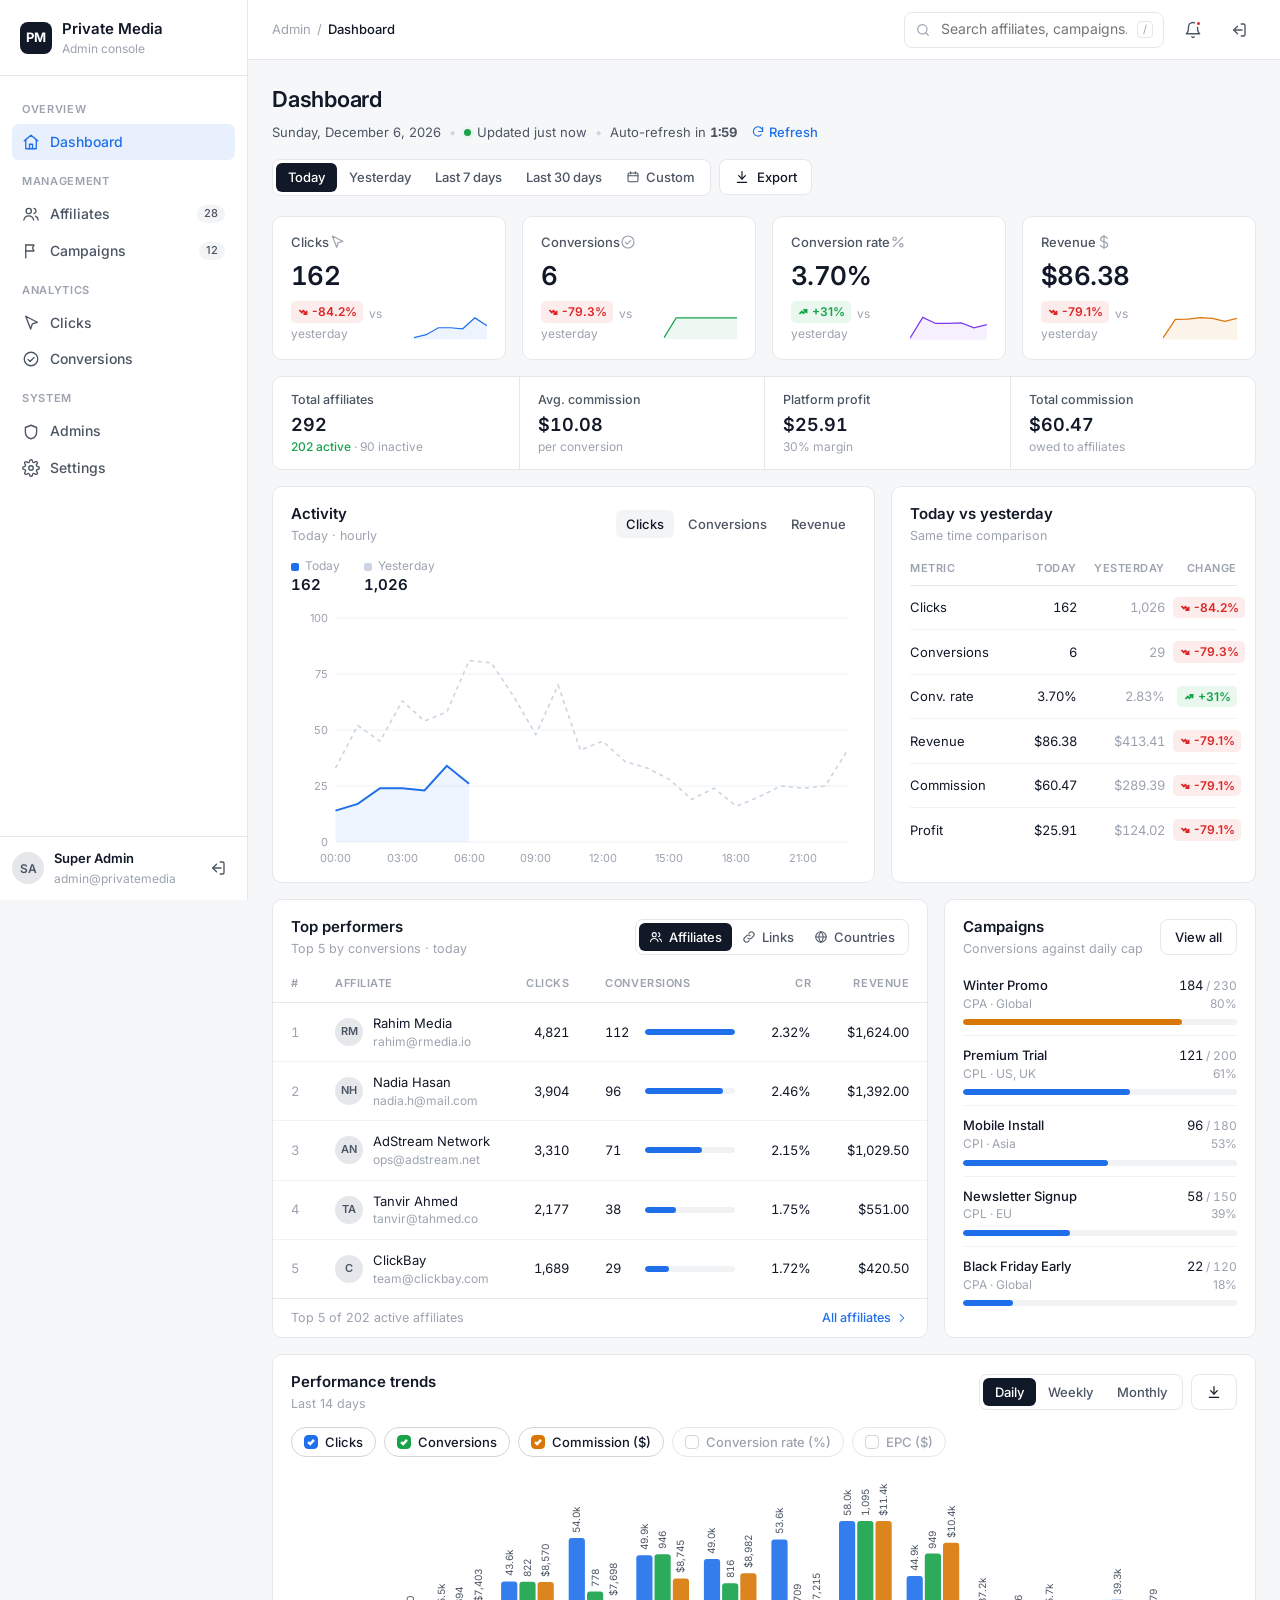
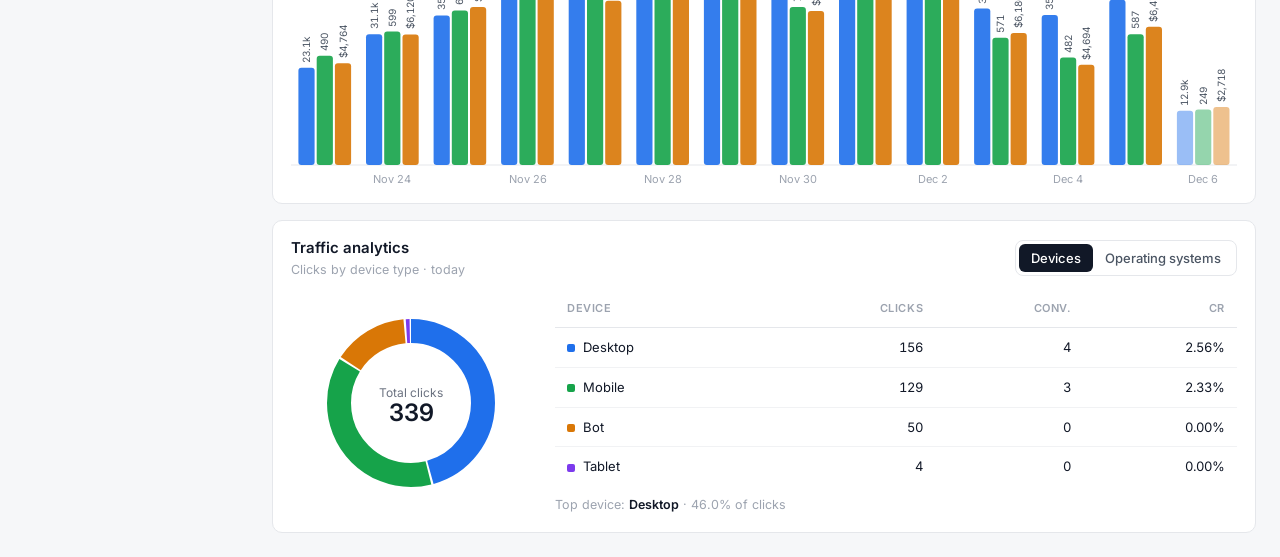
==== index.html @ 7565724c "Add Private Media admin dashboard UI Single-file admin console (HTML/CSS/JS, no build step) with sam" ====
<!doctype html>
<html lang="en">
<head>
<meta charset="utf-8">
<meta name="viewport" content="width=device-width, initial-scale=1">
<title>Private Media Admin</title>
<link rel="preconnect" href="https://fonts.googleapis.com">
<link href="https://fonts.googleapis.com/css2?family=Inter:wght@400;500;600;700&display=swap" rel="stylesheet">
<style>
  :root{
    --bg:#f6f7f9; --surface:#fff; --border:#e5e7eb; --border-strong:#d1d5db;
    --text:#111827; --text-2:#4b5563; --text-3:#9ca3af;
    --accent:#1f6feb; --accent-soft:#e8f0fe;
    --green:#16a34a; --green-soft:#e9f7ee;
    --red:#dc2626; --red-soft:#fdecec;
    --amber:#d97706; --amber-soft:#fdf3e2;
    --sidebar-w:248px; --radius:10px;
  }
  *{box-sizing:border-box}
  html,body{margin:0}
  body{font-family:Inter,system-ui,-apple-system,"Segoe UI",sans-serif;background:var(--bg);color:var(--text);font-size:14px;line-height:1.45;-webkit-font-smoothing:antialiased}
  button{font:inherit;color:inherit;cursor:pointer;border:0;background:none}
  a{color:inherit;text-decoration:none}
  svg.i{width:18px;height:18px;stroke:currentColor;fill:none;stroke-width:1.8;stroke-linecap:round;stroke-linejoin:round;flex-shrink:0}
  .num{font-variant-numeric:tabular-nums}

  /* ---------- Sidebar ---------- */
  .sidebar{position:fixed;inset:0 auto 0 0;width:var(--sidebar-w);background:var(--surface);border-right:1px solid var(--border);display:flex;flex-direction:column;z-index:40;transition:transform .2s}
  .brand{display:flex;align-items:center;gap:10px;padding:18px 20px;border-bottom:1px solid var(--border)}
  .brand-mark{width:32px;height:32px;border-radius:8px;background:var(--text);color:#fff;display:grid;place-items:center;font-weight:700;font-size:13px;letter-spacing:.5px}
  .brand-name{font-weight:600;font-size:15px}
  .brand-sub{font-size:12px;color:var(--text-3)}
  .nav{flex:1;overflow-y:auto;padding:12px 12px}
  .nav-label{font-size:11px;font-weight:600;color:var(--text-3);text-transform:uppercase;letter-spacing:.06em;padding:14px 10px 6px}
  .nav-item{display:flex;align-items:center;gap:10px;width:100%;padding:8px 10px;border-radius:7px;color:var(--text-2);font-weight:500;text-align:left}
  .nav-item:hover{background:#f3f4f6;color:var(--text)}
  .nav-item.active{background:var(--accent-soft);color:var(--accent)}
  .nav-item .badge{margin-left:auto;font-size:11px;background:#f3f4f6;color:var(--text-2);padding:1px 7px;border-radius:10px}
  .nav-item.active .badge{background:#fff}
  .side-foot{border-top:1px solid var(--border);padding:12px;display:flex;align-items:center;gap:10px}
  .avatar{width:32px;height:32px;border-radius:50%;background:#e5e7eb;display:grid;place-items:center;font-weight:600;font-size:12px;color:var(--text-2)}
  .side-foot .who{flex:1;min-width:0}
  .side-foot .who b{display:block;font-size:13px;font-weight:600}
  .side-foot .who span{font-size:12px;color:var(--text-3)}
  .icon-btn{width:34px;height:34px;border-radius:7px;display:grid;place-items:center;color:var(--text-2);position:relative}
  .icon-btn:hover{background:#f3f4f6;color:var(--text)}
  .scrim{display:none}

  /* ---------- Topbar ---------- */
  .main{margin-left:var(--sidebar-w);min-height:100vh}
  .topbar{position:sticky;top:0;z-index:30;height:60px;background:rgba(255,255,255,.92);backdrop-filter:blur(6px);border-bottom:1px solid var(--border);display:flex;align-items:center;gap:12px;padding:0 24px}
  .menu-btn{display:none}
  .crumbs{display:flex;align-items:center;gap:6px;color:var(--text-3);font-size:13px}
  .crumbs b{color:var(--text);font-weight:500}
  .search{margin-left:auto;display:flex;align-items:center;gap:8px;border:1px solid var(--border);border-radius:8px;padding:0 10px;height:36px;width:260px;color:var(--text-3);background:#fff}
  .search input{border:0;outline:0;font:inherit;flex:1;min-width:0;color:var(--text)}
  .search kbd{font-family:inherit;font-size:11px;border:1px solid var(--border);border-radius:4px;padding:0 5px;color:var(--text-3)}
  .search:focus-within{border-color:var(--accent);box-shadow:0 0 0 3px var(--accent-soft)}
  .dot-red{position:absolute;top:7px;right:8px;width:7px;height:7px;border-radius:50%;background:var(--red);border:2px solid #fff}

  /* ---------- Page ---------- */
  .page{padding:24px;max-width:1440px}
  .page-head{display:flex;align-items:flex-end;justify-content:space-between;gap:16px;flex-wrap:wrap;margin-bottom:20px}
  .page-head h1{margin:0;font-size:22px;font-weight:600;letter-spacing:-.01em}
  .meta{display:flex;align-items:center;gap:8px;margin-top:6px;color:var(--text-2);font-size:13px;flex-wrap:wrap}
  .live{display:inline-flex;align-items:center;gap:6px}
  .live::before{content:"";width:7px;height:7px;border-radius:50%;background:var(--green);box-shadow:0 0 0 3px var(--green-soft)}
  .sep{color:var(--border-strong)}
  .link-btn{color:var(--accent);font-weight:500;display:inline-flex;align-items:center;gap:4px}
  .link-btn:hover{text-decoration:underline}
  .head-actions{display:flex;gap:8px;align-items:center;flex-wrap:wrap}
  .seg{display:inline-flex;background:#fff;border:1px solid var(--border);border-radius:8px;padding:3px}
  .seg button{padding:5px 12px;border-radius:6px;color:var(--text-2);font-weight:500;font-size:13px}
  .seg button:hover{color:var(--text)}
  .seg button.on{background:var(--text);color:#fff}
  .btn{display:inline-flex;align-items:center;gap:7px;height:36px;padding:0 14px;border-radius:8px;border:1px solid var(--border);background:#fff;font-weight:500;font-size:13px}
  .btn:hover{background:#f9fafb;border-color:var(--border-strong)}
  .btn.primary{background:var(--text);border-color:var(--text);color:#fff}
  .btn.primary:hover{background:#1f2937}
  .btn.danger{background:var(--red);border-color:var(--red);color:#fff}
  .btn svg.i{width:16px;height:16px}

  .card{background:var(--surface);border:1px solid var(--border);border-radius:var(--radius)}
  .card-head{display:flex;align-items:center;justify-content:space-between;gap:12px;padding:16px 18px 0}
  .card-head h2{margin:0;font-size:15px;font-weight:600}
  .card-head p{margin:2px 0 0;color:var(--text-3);font-size:12.5px}

  /* KPI */
  .kpis{display:grid;grid-template-columns:repeat(4,1fr);gap:16px}
  .kpi{padding:16px 18px;display:flex;flex-direction:column;gap:6px;text-align:left;transition:border-color .15s}
  .kpi:hover{border-color:var(--border-strong)}
  .kpi-top{display:flex;justify-content:space-between;align-items:center;color:var(--text-2);font-weight:500;font-size:13px}
  .kpi-top svg.i{color:var(--text-3);width:16px;height:16px}
  .kpi-val{font-size:26px;font-weight:600;letter-spacing:-.02em}
  .kpi-foot{display:flex;justify-content:space-between;align-items:flex-end;gap:8px}
  .delta{display:inline-flex;align-items:center;gap:3px;font-size:12px;font-weight:600;padding:2px 6px;border-radius:5px}
  .delta.up{color:var(--green);background:var(--green-soft)}
  .delta.down{color:var(--red);background:var(--red-soft)}
  .delta.flat{color:var(--text-2);background:#f3f4f6}
  .delta svg{width:12px;height:12px;stroke:currentColor;fill:none;stroke-width:2.2}
  .vs{font-size:12px;color:var(--text-3);margin-left:6px}
  .spark{width:96px;height:32px}

  .stats{display:grid;grid-template-columns:repeat(4,1fr);margin-top:16px}
  .stat{padding:14px 18px;border-left:1px solid var(--border)}
  .stat:first-child{border-left:0}
  .stat .l{color:var(--text-2);font-size:12.5px;font-weight:500}
  .stat .v{font-size:18px;font-weight:600;margin-top:2px}
  .stat .s{font-size:12px;color:var(--text-3)}
  .stat .s b{color:var(--green);font-weight:500}

  .grid-2{display:grid;grid-template-columns:2fr 1fr;gap:16px;margin-top:16px}
  .grid-2b{display:grid;grid-template-columns:3fr 2fr;gap:16px;margin-top:16px}

  /* chart */
  .tabs{display:flex;gap:4px}
  .tabs button{padding:5px 10px;border-radius:6px;font-size:13px;font-weight:500;color:var(--text-2)}
  .tabs button:hover{background:#f3f4f6}
  .tabs button.on{background:#f3f4f6;color:var(--text)}
  .chart-wrap{position:relative;padding:12px 18px 14px}
  .chart-sum{display:flex;gap:24px;padding:12px 18px 0}
  .chart-sum div span{display:block;font-size:12px;color:var(--text-3)}
  .chart-sum div b{font-size:15px;font-weight:600}
  .legend-dot{display:inline-block;width:8px;height:8px;border-radius:2px;margin-right:6px;vertical-align:middle}
  #chart{width:100%;height:260px;display:block}
  .tip{position:absolute;pointer-events:none;background:var(--text);color:#fff;font-size:12px;padding:7px 10px;border-radius:6px;white-space:nowrap;opacity:0;transform:translate(-50%,-110%);transition:opacity .1s}
  .tip b{font-weight:600}
  .tip span{color:#9ca3af}

  /* compare */
  .cmp{padding:6px 18px 16px}
  .cmp-head{display:grid;grid-template-columns:1fr 80px 80px 64px;gap:8px;font-size:11px;color:var(--text-3);text-transform:uppercase;letter-spacing:.05em;font-weight:600;padding:10px 0 8px;border-bottom:1px solid var(--border)}
  .cmp-row{display:grid;grid-template-columns:1fr 80px 80px 64px;gap:8px;align-items:center;padding:11px 0;border-bottom:1px solid #f1f2f4;font-size:13px}
  .cmp-row:last-child{border-bottom:0}
  .cmp-row .r,.cmp-head .r{text-align:right}
  .cmp-row .muted{color:var(--text-3)}

  /* table */
  table{width:100%;border-collapse:collapse;font-size:13px}
  th{text-align:left;font-size:11px;text-transform:uppercase;letter-spacing:.05em;color:var(--text-3);font-weight:600;padding:10px 18px;border-bottom:1px solid var(--border);white-space:nowrap}
  th.r,td.r{text-align:right}
  td{padding:11px 18px;border-bottom:1px solid #f1f2f4;white-space:nowrap}
  tbody tr{cursor:pointer}
  tbody tr:hover{background:#fafafa}
  tbody tr:last-child td{border-bottom:0}
  .who-cell{display:flex;align-items:center;gap:10px}
  .who-cell .avatar{width:28px;height:28px;font-size:11px}
  .who-cell small{display:block;color:var(--text-3);font-size:12px}
  .pill{display:inline-flex;align-items:center;gap:5px;font-size:12px;font-weight:500;padding:2px 8px;border-radius:20px}
  .pill::before{content:"";width:6px;height:6px;border-radius:50%;background:currentColor}
  .pill.ok{color:var(--green);background:var(--green-soft)}
  .pill.warn{color:var(--amber);background:var(--amber-soft)}
  .pill.off{color:var(--text-2);background:#f3f4f6}
  .table-wrap{overflow-x:auto;margin-top:8px}
  .card-foot{border-top:1px solid var(--border);padding:10px 18px;display:flex;justify-content:space-between;align-items:center;font-size:12.5px;color:var(--text-3)}

  .camp{padding:8px 18px 14px}
  .camp-row{padding:10px 0;border-bottom:1px solid #f1f2f4;cursor:pointer}
  .camp-row:last-child{border-bottom:0}
  .camp-row:hover .camp-name{color:var(--accent)}
  .camp-line{display:flex;justify-content:space-between;font-size:13px;gap:8px}
  .camp-name{font-weight:500}
  .camp-meta{color:var(--text-3);font-size:12px}
  .bar{height:6px;background:#f1f2f4;border-radius:4px;margin-top:7px;overflow:hidden}
  .bar i{display:block;height:100%;background:var(--accent);border-radius:4px}

  /* dropdown / modal / toast */
  .menu{position:absolute;top:calc(100% + 6px);right:0;width:320px;background:#fff;border:1px solid var(--border);border-radius:10px;box-shadow:0 10px 30px rgba(17,24,39,.1);display:none;z-index:50;text-align:left}
  .menu.open{display:block}
  .menu-head{display:flex;justify-content:space-between;align-items:center;padding:12px 14px;border-bottom:1px solid var(--border);font-weight:600}
  .menu-item{display:flex;gap:10px;padding:11px 14px;border-bottom:1px solid #f1f2f4;font-size:13px;color:var(--text-2)}
  .menu-item:last-child{border-bottom:0}
  .menu-item b{color:var(--text);font-weight:500}
  .menu-item small{display:block;color:var(--text-3);font-size:12px;margin-top:2px}
  .menu-item .ic{width:28px;height:28px;border-radius:7px;background:#f3f4f6;display:grid;place-items:center;flex-shrink:0}
  .menu-item .ic svg{width:15px;height:15px}
  .menu-item.unread{background:#fbfcff}
  .modal-bg{position:fixed;inset:0;background:rgba(17,24,39,.4);display:none;align-items:center;justify-content:center;z-index:100;padding:16px}
  .modal-bg.open{display:flex}
  .modal{background:#fff;border-radius:12px;width:100%;max-width:380px;padding:22px}
  .modal h3{margin:0 0 6px;font-size:16px}
  .modal p{margin:0 0 20px;color:var(--text-2)}
  .modal .acts{display:flex;justify-content:flex-end;gap:8px}
  .toast{position:fixed;bottom:20px;left:50%;transform:translate(-50%,20px);background:var(--text);color:#fff;padding:10px 16px;border-radius:8px;font-size:13px;opacity:0;transition:.2s;z-index:200;pointer-events:none}
  .toast.show{opacity:1;transform:translate(-50%,0)}

  .empty{padding:60px 20px;text-align:center;color:var(--text-2)}
  .empty .ic{width:44px;height:44px;border-radius:10px;background:#f3f4f6;display:grid;place-items:center;margin:0 auto 14px;color:var(--text-2)}
  .empty h3{margin:0 0 4px;color:var(--text);font-size:15px}
  .empty p{margin:0 0 16px}
  .spin{animation:spin .7s linear}
  @keyframes spin{to{transform:rotate(360deg)}}

  /* ---------- Top performers / trends / traffic ---------- */
  .section{margin-top:16px}
  .card-head{flex-wrap:wrap}
  .seg.sm button{display:inline-flex;align-items:center;gap:6px;padding:5px 10px}
  .seg.sm svg.i{width:14px;height:14px}
  .rank{color:var(--text-3);width:36px}
  .lead{width:28px;height:28px;border-radius:7px;background:#f3f4f6;display:grid;place-items:center;font-size:11px;font-weight:600;color:var(--text-2);flex-shrink:0}
  .lead svg.i{width:14px;height:14px}
  .conv-cell{display:flex;align-items:center;gap:10px;min-width:130px}
  .conv-cell span{width:30px}
  .conv-cell .bar{flex:1;margin:0}

  .metric-picks{display:flex;flex-wrap:wrap;gap:8px;padding:14px 18px 0}
  .chip{display:inline-flex;align-items:center;gap:7px;height:30px;padding:0 12px;border:1px solid var(--border);border-radius:16px;font-size:13px;font-weight:500;color:var(--text-3);background:#fff;user-select:none}
  .chip:hover{border-color:var(--border-strong);color:var(--text-2)}
  .chip .box{width:14px;height:14px;border-radius:4px;border:1.5px solid var(--border-strong);display:grid;place-items:center}
  .chip .box svg{width:10px;height:10px;stroke:#fff;stroke-width:3;fill:none;display:none}
  .chip.on{color:var(--text);border-color:var(--border-strong)}
  .chip.on .box{background:var(--c);border-color:var(--c)}
  .chip.on .box svg{display:block}
  #trendChart{width:100%;display:block}
  .tip .row{display:flex;align-items:center;gap:6px;margin-top:3px}
  .tip .row i{width:8px;height:8px;border-radius:2px;display:inline-block}
  .tip .row b{margin-left:auto;padding-left:14px}

  .traffic{display:grid;grid-template-columns:240px 1fr;gap:24px;align-items:center;padding:12px 18px 18px}
  .donut{width:200px;height:200px;margin:0 auto;display:block}
  .donut circle.sg{transition:opacity .15s;cursor:pointer}
  .traffic.hovering circle.sg:not(.hl){opacity:.25}
  .traffic table td{padding:10px 12px}
  .traffic table th{padding:10px 12px}
  .traffic tr.hl td{background:#f9fafb}
  .dot{display:inline-block;width:8px;height:8px;border-radius:2px;margin-right:8px;vertical-align:middle}
  .share{display:flex;align-items:center;gap:8px;justify-content:flex-end}
  .share .bar{width:70px;margin:0}
  .traffic-foot{margin-top:10px;font-size:12.5px;color:var(--text-3)}
  .traffic-foot b{color:var(--text);font-weight:600}

  /* ---------- Affiliates page ---------- */
  .utabs{display:flex;gap:24px;padding:0 18px;border-bottom:1px solid var(--border);overflow-x:auto}
  .utabs button{padding:14px 0 12px;border-bottom:2px solid transparent;margin-bottom:-1px;color:var(--text-2);font-weight:500;display:inline-flex;gap:7px;align-items:center;white-space:nowrap}
  .utabs button:hover{color:var(--text)}
  .utabs button.on{color:var(--text);border-color:var(--text)}
  .utabs .cnt{font-size:11.5px;background:#f3f4f6;color:var(--text-2);padding:1px 7px;border-radius:10px}
  .utabs button.on .cnt{background:var(--text);color:#fff}
  .toolbar{display:flex;gap:10px;flex-wrap:wrap;align-items:center;padding:12px 18px;border-bottom:1px solid var(--border)}
  .field{display:flex;align-items:center;gap:8px;height:36px;border:1px solid var(--border);border-radius:8px;padding:0 10px;background:#fff;color:var(--text-3)}
  .field:focus-within{border-color:var(--accent);box-shadow:0 0 0 3px var(--accent-soft)}
  .field input{border:0;outline:0;font:inherit;color:var(--text);background:transparent;min-width:0;flex:1}
  .field svg.i{width:16px;height:16px}
  .toolbar .grow{flex:1;min-width:220px;max-width:360px}
  select.sel{height:36px;border:1px solid var(--border);border-radius:8px;padding:0 30px 0 10px;font:inherit;font-size:13px;color:var(--text);background:#fff url("data:image/svg+xml;utf8,<svg xmlns='http://www.w3.org/2000/svg' width='12' height='12' viewBox='0 0 24 24' fill='none' stroke='%239ca3af' stroke-width='2.5'><path d='m6 9 6 6 6-6'/></svg>") no-repeat right 10px center;appearance:none;-webkit-appearance:none;cursor:pointer;outline:0}
  select.sel:focus{border-color:var(--accent);box-shadow:0 0 0 3px var(--accent-soft)}
  select.sel.sm{height:30px}
  .bulk{display:flex;align-items:center;gap:8px;padding:9px 18px;background:#f9fafb;border-bottom:1px solid var(--border);font-size:13px;flex-wrap:wrap}
  .bulk b{margin-right:6px;font-weight:600}
  .btn.sm{height:30px;padding:0 10px;font-size:12.5px}
  .btn.sm svg.i{width:14px;height:14px}
  th.cb,td.cb{width:44px;padding-right:0}
  input[type=checkbox]{width:16px;height:16px;accent-color:var(--text);cursor:pointer;margin:0;vertical-align:middle}
  .paytag{font-size:12px;font-weight:500;border:1px solid var(--border);border-radius:6px;padding:2px 8px;color:var(--text-2);background:#fff}
  .site{color:var(--accent);max-width:180px;display:inline-block;overflow:hidden;text-overflow:ellipsis;vertical-align:middle;white-space:nowrap}
  .site:hover{text-decoration:underline}
  .contact{font-size:12.5px;line-height:1.65}
  .contact span{color:var(--text-3);display:inline-block;width:62px}
  .muted{color:var(--text-3)}
  .row-acts{display:inline-flex;gap:2px}
  .row-acts button{width:30px;height:30px;border-radius:6px;display:grid;place-items:center;color:var(--text-2)}
  .row-acts button:hover{background:#f3f4f6;color:var(--text)}
  .row-acts button.del:hover{background:var(--red-soft);color:var(--red)}
  .row-acts button.ok:hover{background:var(--green-soft);color:var(--green)}
  .row-acts svg.i{width:16px;height:16px}
  tr.sel td{background:#f8fafc}
  .pager{display:flex;align-items:center;gap:2px}
  .pager button{min-width:30px;height:30px;border-radius:6px;padding:0 6px;color:var(--text-2);font-size:13px;display:grid;place-items:center}
  .pager button:hover:not(:disabled){background:#f3f4f6}
  .pager button.on{background:var(--text);color:#fff}
  .pager button:disabled{opacity:.35;cursor:default}
  .pager svg.i{width:15px;height:15px}
  .empty-row td{text-align:center;padding:56px 18px;color:var(--text-3);cursor:default}
  .empty-row:hover td{background:none}

  /* profile */
  .crumbs a:hover{color:var(--text)}
  .back{display:inline-flex;align-items:center;gap:4px;color:var(--text-2);font-size:13px;font-weight:500;margin-bottom:12px}
  .back:hover{color:var(--text)}
  .back svg.i{width:15px;height:15px}
  .prof-top{display:flex;gap:16px;align-items:flex-start;padding:20px;flex-wrap:wrap}
  .avatar.xl{width:56px;height:56px;font-size:18px;flex-shrink:0}
  .prof-id{flex:1;min-width:240px}
  .prof-name{display:flex;align-items:center;gap:10px;flex-wrap:wrap}
  .prof-name h1{margin:0;font-size:20px;font-weight:600;letter-spacing:-.01em}
  .prof-meta{display:flex;flex-wrap:wrap;gap:6px 20px;margin-top:8px;font-size:13px;color:var(--text)}
  .prof-meta span{display:inline-flex;align-items:center;gap:6px}
  .prof-meta b{color:var(--text-3);font-weight:400}
  .prof-meta svg.i{width:14px;height:14px;color:var(--text-3)}
  .prof-meta a{color:var(--accent)}
  .prof-meta a:hover{text-decoration:underline}
  .prof-stats{display:grid;grid-template-columns:repeat(5,1fr);border-top:1px solid var(--border)}
  .info-grid{display:grid;grid-template-columns:1fr 1fr}
  .info-sec{padding:18px 20px 22px}
  .info-sec+.info-sec{border-left:1px solid var(--border)}
  .info-sec h3{margin:0 0 16px;font-size:14px;font-weight:600;display:flex;justify-content:space-between;align-items:center}
  .info-sec h3 .link-btn{font-size:13px}
  .dl{display:grid;grid-template-columns:140px 1fr;gap:12px;font-size:13.5px;margin:0}
  .dl dt{color:var(--text-3)}
  .dl dd{margin:0;word-break:break-word}
  .code{font-family:ui-monospace,SFMono-Regular,Consolas,monospace;font-size:12px;background:#f3f4f6;border-radius:5px;padding:2px 6px;color:var(--text)}
  .cc{display:inline-block;font-size:11px;font-weight:600;color:var(--text-2);background:#f3f4f6;border-radius:4px;padding:1px 5px;margin-right:7px}
  .copy{width:26px;height:26px;border-radius:6px;display:inline-grid;place-items:center;color:var(--text-3);vertical-align:middle;margin-left:4px}
  .copy:hover{background:#f3f4f6;color:var(--text)}
  .copy svg.i{width:14px;height:14px}
  tbody tr.static{cursor:default}
  .tb-summary{font-size:13px;color:var(--text-2)}
  .tb-summary b{color:var(--text);font-weight:600}
  .field .fl{font-size:12.5px;color:var(--text-3)}
  .field input[type=date]{font-size:13px}
  .btn:disabled{opacity:.45;cursor:not-allowed}
  .form-sec{grid-column:1/-1;font-size:11px;text-transform:uppercase;letter-spacing:.06em;color:var(--text-3);font-weight:600;padding-top:4px;border-top:1px solid var(--border);padding-top:14px}
  .form-sec:first-child{border-top:0;padding-top:0}
  @media (max-width:900px){
    .prof-stats{grid-template-columns:repeat(2,1fr)}
    .prof-stats .stat{border-left:0;border-top:1px solid var(--border)}
    .prof-stats .stat:nth-child(-n+2){border-top:0}
    .prof-stats .stat:nth-child(even){border-left:1px solid var(--border)}
    .info-grid{grid-template-columns:1fr}
    .info-sec+.info-sec{border-left:0;border-top:1px solid var(--border)}
    .dl{grid-template-columns:120px 1fr}
  }

  .modal{max-height:calc(100vh - 32px);overflow-y:auto}
  .modal.wide{max-width:560px}
  .form{display:grid;grid-template-columns:1fr 1fr;gap:14px;margin-bottom:22px}
  .form label{display:flex;flex-direction:column;gap:6px;font-size:12.5px;font-weight:500;color:var(--text-2)}
  .form label.full{grid-column:1/-1}
  .form input,.form select{height:38px;border:1px solid var(--border);border-radius:8px;padding:0 10px;font:inherit;font-size:14px;color:var(--text);outline:0;background:#fff;width:100%}
  .form input:focus,.form select:focus{border-color:var(--accent);box-shadow:0 0 0 3px var(--accent-soft)}
  .form .hint{color:var(--red);font-weight:400;font-size:12px;display:none}
  .form label.bad input{border-color:var(--red)}
  .form label.bad .hint{display:block}
  @media (max-width:560px){.form{grid-template-columns:1fr}.toolbar .grow{max-width:none}}

  /* ---------- Campaigns ---------- */
  .cgrid{display:grid;grid-template-columns:repeat(auto-fill,minmax(280px,1fr));gap:16px;margin-top:16px}
  .ccard{overflow:hidden;display:flex;flex-direction:column;cursor:pointer;transition:border-color .15s,box-shadow .15s}
  .ccard:hover{border-color:var(--border-strong);box-shadow:0 4px 14px rgba(17,24,39,.06)}
  .ccover{position:relative;height:140px;background-size:cover;background-position:center;display:flex;align-items:center;justify-content:center;padding:16px}
  .ccover-t{color:rgba(255,255,255,.92);font-weight:700;font-size:20px;text-transform:uppercase;letter-spacing:.02em;text-align:center;line-height:1.15}
  .cnum{position:absolute;left:10px;bottom:10px;background:rgba(17,24,39,.75);color:#fff;font-size:11.5px;font-weight:600;padding:2px 7px;border-radius:5px}
  .cstatus{position:absolute;right:10px;top:10px}
  .cbody{padding:14px 16px 12px;display:flex;flex-direction:column;gap:9px;flex:1}
  .ctitle{display:flex;align-items:flex-start;justify-content:space-between;gap:8px}
  .ctitle h3{margin:0;font-size:15px;font-weight:600;line-height:1.3}
  .curl{max-width:100%;font-size:12.5px;margin-top:-5px}
  .ccomm{display:flex;align-items:baseline;gap:6px;flex-wrap:wrap}
  .ccomm b{font-size:18px;font-weight:600}
  .ccomm span{font-size:12.5px;color:var(--text-3)}
  .cappr{margin-left:auto;font-size:11.5px!important;color:var(--text-2)!important;border:1px solid var(--border);border-radius:5px;padding:0 6px}
  .cdur-top{display:flex;justify-content:space-between;gap:8px;font-size:12px;color:var(--text-2)}
  .cdur-top .soon{color:var(--amber);font-weight:500}
  .cdur .bar{margin-top:6px}
  .cmeta{font-size:12px;color:var(--text-3)}
  .cfoot{display:flex;align-items:center;gap:8px;padding:10px 16px;border-top:1px solid var(--border)}
  .cdel{margin-left:auto;width:30px;height:30px}
  .cdel:hover{background:var(--red-soft);color:var(--red)}
  .stepper{display:inline-flex;align-items:center;border:1px solid var(--border);border-radius:8px;height:30px}
  .stepper button{width:28px;height:28px;display:grid;place-items:center;color:var(--text-2)}
  .stepper button:hover{background:#f3f4f6;color:var(--text)}
  .stepper svg.i{width:13px;height:13px}
  .stepper span{min-width:26px;text-align:center;font-size:13px;font-weight:600}
  .ttag{display:inline-flex;align-items:center;gap:4px;font-size:11.5px;font-weight:600;padding:2px 7px;border-radius:5px;white-space:nowrap;flex-shrink:0}
  .ttag svg.i{width:12px;height:12px}
  .t-hot{color:#b91c1c;background:#fdecec}
  .t-seasonal{color:#b45309;background:#fdf3e2}
  .t-evergreen{color:#15803d;background:#e9f7ee}
  .t-new{color:#1d4ed8;background:#e8f0fe}
  .t-ending{color:#7c3aed;background:#f1ecfd}

  /* campaign form */
  .cform-wrap{max-width:860px;margin:0 auto}
  .fsec{padding:18px 20px 20px;margin-bottom:16px}
  .fsec h2{margin:0 0 14px;font-size:15px;font-weight:600}
  .fsec .form{margin-bottom:0}
  .form textarea{border:1px solid var(--border);border-radius:8px;padding:9px 10px;font:inherit;font-size:14px;color:var(--text);outline:0;resize:vertical;width:100%}
  .form textarea:focus{border-color:var(--accent);box-shadow:0 0 0 3px var(--accent-soft)}
  .form label.bad select{border-color:var(--red)}
  .suffix{position:relative}
  .suffix input{padding-right:48px}
  .suffix span{position:absolute;right:10px;top:50%;transform:translateY(-50%);font-size:12.5px;color:var(--text-3)}
  .form label.switch-row{flex-direction:row;align-items:center;justify-content:space-between;gap:12px;border:1px solid var(--border);border-radius:8px;padding:10px 12px;cursor:pointer;align-self:end}
  .switch-row b{display:block;color:var(--text);font-weight:500;font-size:13.5px}
  .switch-row small{display:block;color:var(--text-3);font-weight:400;font-size:12px}
  .switch{position:relative;width:36px;height:20px;flex-shrink:0}
  .switch input{position:absolute;opacity:0;inset:0;margin:0;cursor:pointer}
  .switch i{position:absolute;inset:0;background:#d1d5db;border-radius:20px;transition:background .15s;pointer-events:none}
  .switch i::after{content:"";position:absolute;top:2px;left:2px;width:16px;height:16px;background:#fff;border-radius:50%;transition:transform .15s;box-shadow:0 1px 2px rgba(0,0,0,.2)}
  .switch input:checked+i{background:var(--green)}
  .switch input:checked+i::after{transform:translateX(16px)}
  .switch input:focus-visible+i{box-shadow:0 0 0 3px var(--accent-soft)}
  .flabel{font-size:12.5px;font-weight:500;color:var(--text-2);margin-bottom:8px}
  .trend-grid{display:grid;grid-template-columns:repeat(auto-fill,minmax(180px,1fr));gap:10px}
  .trend-opt{display:flex;align-items:center;gap:10px;border:1px solid var(--border);border-radius:8px;padding:10px 12px;cursor:pointer}
  .trend-opt:hover{border-color:var(--border-strong)}
  .trend-opt:has(input:checked){border-color:var(--accent);background:var(--accent-soft)}
  .trend-opt input{margin:0;accent-color:var(--accent)}
  .trend-opt .ttag{padding:5px}
  .trend-opt .ttag svg.i{width:14px;height:14px}
  .trend-opt b{display:block;font-size:13.5px;font-weight:500}
  .trend-opt small{display:block;font-size:12px;color:var(--text-3)}
  .drop{border:1.5px dashed var(--border-strong);border-radius:10px;padding:32px 16px;text-align:center;cursor:pointer;color:var(--text-2);transition:.15s}
  .drop:hover,.drop.over,.drop:focus-visible{border-color:var(--accent);background:var(--accent-soft);outline:0}
  .drop .ic{width:40px;height:40px;border-radius:10px;background:#f3f4f6;display:grid;place-items:center;margin:0 auto 10px}
  .drop b{display:block;font-weight:500;font-size:13.5px;color:var(--text)}
  .drop small{color:var(--text-3);font-size:12px}
  .img-prev{display:flex;gap:16px;align-items:flex-end;flex-wrap:wrap}
  .img-prev img{width:320px;max-width:100%;aspect-ratio:16/9;object-fit:cover;border-radius:8px;border:1px solid var(--border)}
  .img-acts{display:flex;gap:8px}
  .form-actions{display:flex;gap:8px;justify-content:flex-end;align-items:center;position:sticky;bottom:0;background:rgba(246,247,249,.94);backdrop-filter:blur(4px);padding:12px 0;border-top:1px solid var(--border);margin-top:4px}

  /* ---------- Reports / admins ---------- */
  .alink{color:var(--accent);font-weight:500}
  .alink:hover{text-decoration:underline}
  .row-acts .rbtn{width:30px;height:30px;border-radius:6px;display:grid;place-items:center;color:var(--text-2)}
  .row-acts .rbtn:hover{background:#f3f4f6;color:var(--text)}
  .row-acts .rbtn svg.i{width:16px;height:16px}
  .you{font-size:11px;font-weight:600;color:var(--text-2);background:#f3f4f6;border-radius:4px;padding:1px 6px;margin-left:4px;vertical-align:1px}
  .form select:disabled{background:#f9fafb;color:var(--text-3);cursor:not-allowed}

  /* ---------- Date range picker ---------- */
  .seg button{display:inline-flex;align-items:center;gap:6px}
  .seg button svg.i{width:14px;height:14px}
  .rwrap{display:inline-flex;gap:8px;align-items:center;flex-wrap:wrap}
  .rchip svg.i{width:15px;height:15px}
  .rpop{position:absolute;z-index:120;width:300px;max-width:calc(100vw - 16px);background:#fff;border:1px solid var(--border);border-radius:10px;box-shadow:0 10px 30px rgba(17,24,39,.12);padding:14px}
  .rpop-h{font-weight:600;font-size:14px;margin-bottom:10px}
  .rpop-q{display:flex;flex-wrap:wrap;gap:6px;margin-bottom:12px}
  .rpop-q button{font-size:12px;padding:3px 10px;border:1px solid var(--border);border-radius:14px;color:var(--text-2)}
  .rpop-q button:hover{border-color:var(--border-strong);color:var(--text);background:#f9fafb}
  .rpop-f{display:grid;grid-template-columns:1fr 1fr;gap:10px}
  .rpop-f label{display:flex;flex-direction:column;gap:4px;font-size:12px;color:var(--text-2);font-weight:500}
  .rpop-f input{height:34px;border:1px solid var(--border);border-radius:7px;padding:0 8px;font:inherit;font-size:13px;width:100%;outline:0;color:var(--text)}
  .rpop-f input:focus{border-color:var(--accent);box-shadow:0 0 0 3px var(--accent-soft)}
  .rpop-err{color:var(--red);font-size:12px;min-height:16px;margin:6px 0 4px}
  .rpop-a{display:flex;justify-content:flex-end;gap:8px}

  /* ---------- Responsive ---------- */
  @media (max-width:760px){.traffic{grid-template-columns:1fr}}
  @media (max-width:1180px){
    .kpis{grid-template-columns:repeat(2,1fr)}
    .grid-2,.grid-2b{grid-template-columns:1fr}
  }
  @media (max-width:900px){
    .sidebar{transform:translateX(-100%)}
    body.nav-open .sidebar{transform:none}
    body.nav-open .scrim{display:block;position:fixed;inset:0;background:rgba(17,24,39,.35);z-index:35}
    .main{margin-left:0}
    .menu-btn{display:grid}
    .search{display:none}
    .topbar{padding:0 16px}
    .page{padding:16px}
    .stats{grid-template-columns:repeat(2,1fr)}
    .stat:nth-child(3){border-left:0}
    .stat:nth-child(n+3){border-top:1px solid var(--border)}
  }
  @media (max-width:560px){
    .kpis{grid-template-columns:1fr}
    .head-actions{width:100%}
    .seg{flex:1;overflow-x:auto}
    .seg button{flex:1;white-space:nowrap}
    .menu{width:calc(100vw - 32px);right:-8px}
    .chart-sum{flex-wrap:wrap;gap:12px 20px}
  }
</style>
</head>
<body>

<!-- SVG icon sprite -->
<svg width="0" height="0" style="position:absolute">
  <defs>
    <symbol id="i-home" viewBox="0 0 24 24"><path d="M3 10.5 12 3l9 7.5"/><path d="M5 9.5V21h14V9.5"/><path d="M10 21v-6h4v6"/></symbol>
    <symbol id="i-users" viewBox="0 0 24 24"><circle cx="9" cy="8" r="3.5"/><path d="M2.5 20c.6-3.4 3.2-5.5 6.5-5.5s5.9 2.1 6.5 5.5"/><path d="M16 4.6a3.5 3.5 0 0 1 0 6.8"/><path d="M18 14.8c1.9.7 3.2 2.6 3.5 5.2"/></symbol>
    <symbol id="i-flag" viewBox="0 0 24 24"><path d="M5 21V4"/><path d="M5 4h11l-2 4 2 4H5"/></symbol>
    <symbol id="i-file" viewBox="0 0 24 24"><path d="M14 3H6v18h12V7z"/><path d="M14 3v4h4"/><path d="M9 13h6M9 17h4"/></symbol>
    <symbol id="i-cursor" viewBox="0 0 24 24"><path d="m5 3 6.5 17 2.3-6.8L20.5 11z"/></symbol>
    <symbol id="i-check" viewBox="0 0 24 24"><circle cx="12" cy="12" r="9"/><path d="m8 12.5 2.7 2.7L16 10"/></symbol>
    <symbol id="i-shield" viewBox="0 0 24 24"><path d="M12 3 4.5 6v6c0 4.5 3.2 8 7.5 9 4.3-1 7.5-4.5 7.5-9V6z"/></symbol>
    <symbol id="i-gear" viewBox="0 0 24 24"><circle cx="12" cy="12" r="3"/><path d="M19.4 15a1.7 1.7 0 0 0 .3 1.8l.1.1a2 2 0 1 1-2.8 2.8l-.1-.1a1.7 1.7 0 0 0-1.8-.3 1.7 1.7 0 0 0-1 1.5V21a2 2 0 1 1-4 0v-.1a1.7 1.7 0 0 0-1.1-1.5 1.7 1.7 0 0 0-1.8.3l-.1.1a2 2 0 1 1-2.8-2.8l.1-.1a1.7 1.7 0 0 0 .3-1.8 1.7 1.7 0 0 0-1.5-1H3a2 2 0 1 1 0-4h.1a1.7 1.7 0 0 0 1.5-1.1 1.7 1.7 0 0 0-.3-1.8l-.1-.1a2 2 0 1 1 2.8-2.8l.1.1a1.7 1.7 0 0 0 1.8.3H9a1.7 1.7 0 0 0 1-1.5V3a2 2 0 1 1 4 0v.1a1.7 1.7 0 0 0 1 1.5 1.7 1.7 0 0 0 1.8-.3l.1-.1a2 2 0 1 1 2.8 2.8l-.1.1a1.7 1.7 0 0 0-.3 1.8V9a1.7 1.7 0 0 0 1.5 1H21a2 2 0 1 1 0 4h-.1a1.7 1.7 0 0 0-1.5 1z"/></symbol>
    <symbol id="i-logout" viewBox="0 0 24 24"><path d="M15 4h3a2 2 0 0 1 2 2v12a2 2 0 0 1-2 2h-3"/><path d="M10 17l-5-5 5-5"/><path d="M5 12h11"/></symbol>
    <symbol id="i-search" viewBox="0 0 24 24"><circle cx="11" cy="11" r="7"/><path d="m20 20-3.5-3.5"/></symbol>
    <symbol id="i-bell" viewBox="0 0 24 24"><path d="M6 8a6 6 0 1 1 12 0c0 7 3 9 3 9H3s3-2 3-9"/><path d="M10.3 21a1.9 1.9 0 0 0 3.4 0"/></symbol>
    <symbol id="i-menu" viewBox="0 0 24 24"><path d="M4 6h16M4 12h16M4 18h16"/></symbol>
    <symbol id="i-refresh" viewBox="0 0 24 24"><path d="M20 11a8 8 0 1 0-2.3 5.7"/><path d="M20 4v7h-7"/></symbol>
    <symbol id="i-download" viewBox="0 0 24 24"><path d="M12 4v11"/><path d="m7 10 5 5 5-5"/><path d="M5 20h14"/></symbol>
    <symbol id="i-percent" viewBox="0 0 24 24"><path d="M19 5 5 19"/><circle cx="7" cy="7" r="2.5"/><circle cx="17" cy="17" r="2.5"/></symbol>
    <symbol id="i-dollar" viewBox="0 0 24 24"><path d="M12 2v20"/><path d="M17 6.5c-.8-1.5-2.6-2.5-5-2.5-3 0-5 1.5-5 3.8 0 5.2 10.5 2.7 10.5 8.2 0 2.3-2.2 4-5.5 4-2.6 0-4.6-1.1-5.5-3"/></symbol>
    <symbol id="i-chev" viewBox="0 0 24 24"><path d="m9 6 6 6-6 6"/></symbol>
    <symbol id="i-plus" viewBox="0 0 24 24"><path d="M12 5v14M5 12h14"/></symbol>
    <symbol id="i-link" viewBox="0 0 24 24"><path d="M10 14a4.5 4.5 0 0 0 6.4 0l3-3a4.5 4.5 0 0 0-6.4-6.4l-1.2 1.2"/><path d="M14 10a4.5 4.5 0 0 0-6.4 0l-3 3a4.5 4.5 0 0 0 6.4 6.4l1.2-1.2"/></symbol>
    <symbol id="i-edit" viewBox="0 0 24 24"><path d="M4 20h4L19 9l-4-4L4 16z"/><path d="m13.5 6.5 4 4"/></symbol>
    <symbol id="i-eye" viewBox="0 0 24 24"><path d="M2 12s3.6-7 10-7 10 7 10 7-3.6 7-10 7S2 12 2 12z"/><circle cx="12" cy="12" r="3"/></symbol>
    <symbol id="i-trash" viewBox="0 0 24 24"><path d="M4 7h16"/><path d="M10 11v6M14 11v6"/><path d="M6 7l1 13h10l1-13"/><path d="M9 7V4h6v3"/></symbol>
    <symbol id="i-x" viewBox="0 0 24 24"><path d="M6 6l12 12M18 6 6 18"/></symbol>
    <symbol id="i-ok" viewBox="0 0 24 24"><path d="m5 12.5 4.5 4.5L19 7.5"/></symbol>
    <symbol id="i-flame" viewBox="0 0 24 24"><path d="M12 3c1 3.5 5 5.5 5 10a5 5 0 0 1-10 0c0-2.2 1-3.6 2-4.5.2 1.7 1 2.8 2 3.2 0-3 0-5.7 1-8.7z"/></symbol>
    <symbol id="i-calendar" viewBox="0 0 24 24"><rect x="3.5" y="5" width="17" height="15" rx="2"/><path d="M3.5 10h17M8 3v4M16 3v4"/></symbol>
    <symbol id="i-spark" viewBox="0 0 24 24"><path d="M12 3v4M12 17v4M3 12h4M17 12h4M6 6l2.5 2.5M15.5 15.5 18 18M18 6l-2.5 2.5M8.5 15.5 6 18"/></symbol>
    <symbol id="i-star" viewBox="0 0 24 24"><path d="m12 3.5 2.6 5.3 5.9.9-4.3 4.1 1 5.8L12 16.9l-5.2 2.7 1-5.8-4.3-4.1 5.9-.9z"/></symbol>
    <symbol id="i-clock" viewBox="0 0 24 24"><circle cx="12" cy="12" r="9"/><path d="M12 7v5l3 2"/></symbol>
    <symbol id="i-minus" viewBox="0 0 24 24"><path d="M5 12h14"/></symbol>
    <symbol id="i-image" viewBox="0 0 24 24"><rect x="3" y="4" width="18" height="16" rx="2"/><circle cx="9" cy="10" r="2"/><path d="m21 16-5-5-9 9"/></symbol>
    <symbol id="i-user"viewBox="0 0 24 24"><circle cx="12" cy="8" r="4"/><path d="M4 21c.8-4 4-6.5 8-6.5s7.2 2.5 8 6.5"/></symbol>
    <symbol id="i-mail" viewBox="0 0 24 24"><rect x="3" y="5" width="18" height="14" rx="2"/><path d="m4 7 8 6 8-6"/></symbol>
    <symbol id="i-copy" viewBox="0 0 24 24"><rect x="9" y="9" width="11" height="11" rx="2"/><path d="M15 9V5a1 1 0 0 0-1-1H5a1 1 0 0 0-1 1v9a1 1 0 0 0 1 1h4"/></symbol>
    <symbol id="i-chevl"viewBox="0 0 24 24"><path d="m15 6-6 6 6 6"/></symbol>
    <symbol id="i-globe"viewBox="0 0 24 24"><circle cx="12" cy="12" r="9"/><path d="M3 12h18"/><path d="M12 3c2.5 2.6 3.8 5.6 3.8 9s-1.3 6.4-3.8 9c-2.5-2.6-3.8-5.6-3.8-9S9.5 5.6 12 3z"/></symbol>
  </defs>
</svg>

<aside class="sidebar" id="sidebar">
  <div class="brand">
    <div class="brand-mark">PM</div>
    <div><div class="brand-name">Private Media</div><div class="brand-sub">Admin console</div></div>
  </div>
  <nav class="nav" id="nav">
    <div class="nav-label">Overview</div>
    <a class="nav-item" href="#dashboard" data-page="dashboard"><svg class="i"><use href="#i-home"/></svg>Dashboard</a>

    <div class="nav-label">Management</div>
    <a class="nav-item" href="#affiliates" data-page="affiliates"><svg class="i"><use href="#i-users"/></svg>Affiliates<span class="badge">292</span></a>
    <a class="nav-item" href="#campaigns" data-page="campaigns"><svg class="i"><use href="#i-flag"/></svg>Campaigns<span class="badge">0</span></a>

    <div class="nav-label">Analytics</div>
    <a class="nav-item" href="#clicks" data-page="clicks"><svg class="i"><use href="#i-cursor"/></svg>Clicks</a>
    <a class="nav-item" href="#conversions" data-page="conversions"><svg class="i"><use href="#i-check"/></svg>Conversions</a>

    <div class="nav-label">System</div>
    <a class="nav-item" href="#admins" data-page="admins"><svg class="i"><use href="#i-shield"/></svg>Admins</a>
    <a class="nav-item" href="#settings" data-page="settings"><svg class="i"><use href="#i-gear"/></svg>Settings</a>
  </nav>
  <div class="side-foot">
    <div class="avatar">SA</div>
    <div class="who"><b>Super Admin</b><span>admin@privatemedia</span></div>
    <button class="icon-btn" title="Log out" data-action="logout"><svg class="i"><use href="#i-logout"/></svg></button>
  </div>
</aside>
<div class="scrim" id="scrim"></div>

<div class="main">
  <header class="topbar">
    <button class="icon-btn menu-btn" id="menuBtn" aria-label="Open menu"><svg class="i"><use href="#i-menu"/></svg></button>
    <div class="crumbs" id="crumbs"></div>
    <label class="search">
      <svg class="i" style="width:16px;height:16px"><use href="#i-search"/></svg>
      <input id="searchInput" placeholder="Search affiliates, campaigns…">
      <kbd>/</kbd>
    </label>
    <div style="position:relative">
      <button class="icon-btn" id="bellBtn" aria-label="Notifications"><svg class="i"><use href="#i-bell"/></svg><span class="dot-red" id="bellDot"></span></button>
      <div class="menu" id="bellMenu">
        <div class="menu-head">Notifications <button class="link-btn" style="font-size:12px" id="markRead">Mark all read</button></div>
        <div class="menu-item unread"><div class="ic"><svg class="i"><use href="#i-users"/></svg></div><div><b>3 new affiliate sign-ups</b> waiting for approval<small>12 min ago</small></div></div>
        <div class="menu-item unread"><div class="ic"><svg class="i"><use href="#i-flag"/></svg></div><div>Campaign <b>Winter Promo</b> hit 80% of its daily cap<small>1 hr ago</small></div></div>
        <div class="menu-item"><div class="ic"><svg class="i"><use href="#i-dollar"/></svg></div><div>Weekly payout batch <b>#1042</b> completed<small>Yesterday</small></div></div>
      </div>
    </div>
    <button class="icon-btn" title="Log out" data-action="logout"><svg class="i"><use href="#i-logout"/></svg></button>
  </header>

  <main class="page" id="page"></main>
</div>

<!-- logout modal -->
<div class="modal-bg" id="logoutModal">
  <div class="modal" role="dialog" aria-modal="true">
    <h3>Log out?</h3>
    <p>You'll need to sign in again to access the admin console.</p>
    <div class="acts">
      <button class="btn" data-close>Cancel</button>
      <button class="btn danger" id="confirmLogout">Log out</button>
    </div>
  </div>
</div>
<!-- add / edit affiliate -->
<div class="modal-bg" id="formModal">
  <div class="modal wide" role="dialog" aria-modal="true">
    <h3 id="formTitle"></h3>
    <p id="formSub"></p>
    <form class="form" id="affForm" novalidate></form>
    <div class="acts">
      <button class="btn" data-close>Cancel</button>
      <button class="btn primary" id="formSave">Save</button>
    </div>
  </div>
</div>
<!-- generic confirm -->
<div class="modal-bg" id="confirmModal">
  <div class="modal" role="dialog" aria-modal="true">
    <h3 id="cfTitle"></h3>
    <p id="cfText"></p>
    <div class="acts">
      <button class="btn" data-close>Cancel</button>
      <button class="btn danger" id="cfOk"></button>
    </div>
  </div>
</div>

<div class="toast" id="toast"></div>

<script>
/* ============ helpers ============ */
const $ = (s, el=document) => el.querySelector(s);
const $$ = (s, el=document) => [...el.querySelectorAll(s)];
const fmt = n => n.toLocaleString('en-US');
const money = n => '$' + n.toLocaleString('en-US',{minimumFractionDigits:2,maximumFractionDigits:2});
const icon = id => `<svg class="i"><use href="#i-${id}"/></svg>`;
function toast(msg){const t=$('#toast');t.textContent=msg;t.classList.add('show');clearTimeout(t._t);t._t=setTimeout(()=>t.classList.remove('show'),2200)}
function rng(seed){return()=>{seed=(seed*16807)%2147483647;return(seed-1)/2147483646}}

/* ============ mock data ============ */
const RANGES = {
  today:     {label:'Today',     prev:'yesterday',     points:24, seed:11, base:22, hourly:true},
  yesterday: {label:'Yesterday', prev:'day before',    points:24, seed:23, base:52, hourly:true},
  '7d':      {label:'Last 7 days',  prev:'previous 7 days',  points:7,  seed:37, base:1180},
  '30d':     {label:'Last 30 days', prev:'previous 30 days', points:30, seed:51, base:1050},
};
const PAYOUT = 14.5, COMMISSION_RATE = 0.7;
// custom dashboard range: one day → hourly, otherwise one point per day, compared with the same-length period before it
function setCustomRange(v){
  const n = Math.round((new Date(v.to+'T12:00') - new Date(v.from+'T12:00'))/DAY) + 1, one = n===1;
  state.custom = v;
  RANGES.custom = {label:rangeLabel(v), prev:'previous period', points: one ? 24 : n, hourly:one, base: one ? 50 : 1100,
    seed: (parseInt(v.from.replace(/-/g,''), 10) % 997) + n, end:v.to};
}

function buildSeries(key, jitter=0){
  const r = RANGES[key], rand = rng(r.seed + jitter);
  const nowH = new Date().getHours();
  const out = [];
  for(let i=0;i<r.points;i++){
    let shape = 1;
    if(r.hourly) shape = 0.35 + Math.sin((i-6)/24*Math.PI*2 - Math.PI/2)*-0.5 + 0.5; // daytime peak
    let clicks = Math.round(r.base * shape * (0.75 + rand()*0.5));
    if((key==='today' || (key==='custom' && r.hourly && r.end===isoDay(new Date()))) && i>nowH) clicks = null;   // future hours
    const conv = clicks==null ? null : Math.round(clicks * (0.018 + rand()*0.02));
    out.push({clicks, conv, rev: conv==null?null: +(conv*PAYOUT*(0.85+rand()*0.3)).toFixed(2)});
  }
  return out;
}
function labelsFor(key){
  const r = RANGES[key];
  if(r.hourly) return Array.from({length:24},(_,i)=>`${String(i).padStart(2,'0')}:00`);
  const d = r.end ? new Date(r.end+'T12:00') : new Date(); return Array.from({length:r.points},(_,i)=>{
    const x = new Date(d); x.setDate(d.getDate()-(r.points-1-i));
    return x.toLocaleDateString('en-US',{month:'short',day:'numeric'});
  });
}
function totals(series){
  const s = series.filter(p=>p.clicks!=null);
  const clicks = s.reduce((a,p)=>a+p.clicks,0), conv = s.reduce((a,p)=>a+p.conv,0), rev = s.reduce((a,p)=>a+p.rev,0);
  const commission = rev*COMMISSION_RATE;
  return {clicks, conv, rev, rate: clicks? conv/clicks*100 : 0, commission, profit: rev-commission, avgComm: conv? commission/conv : 0};
}
const pct = (a,b) => b===0 ? 0 : (a-b)/b*100;

const AFFILIATES = [
  {name:'Rahim Media',      email:'rahim@rmedia.io',   clicks:4821, conv:112, rev:1624.0, status:'ok'},
  {name:'Nadia Hasan',      email:'nadia.h@mail.com',  clicks:3904, conv:96,  rev:1392.0, status:'ok'},
  {name:'AdStream Network', email:'ops@adstream.net',  clicks:3310, conv:71,  rev:1029.5, status:'ok'},
  {name:'Tanvir Ahmed',     email:'tanvir@tahmed.co',  clicks:2177, conv:38,  rev:551.0,  status:'warn'},
  {name:'ClickBay',         email:'team@clickbay.com', clicks:1689, conv:29,  rev:420.5,  status:'ok'},
  {name:'Jamal Uddin',      email:'jamal.u@mail.com',  clicks:942,  conv:9,   rev:130.5,  status:'off'},
];
const CAMPAIGNS = [
  {name:'Winter Promo',       type:'CPA · Global',  conv:184, cap:230},
  {name:'Premium Trial',      type:'CPL · US, UK',  conv:121, cap:200},
  {name:'Mobile Install',     type:'CPI · Asia',    conv:96,  cap:180},
  {name:'Newsletter Signup',  type:'CPL · EU',      conv:58,  cap:150},
  {name:'Black Friday Early', type:'CPA · Global',  conv:22,  cap:120},
];

const LINKS = [
  {name:'pm.link/winter-promo',  sub:'Winter Promo',       clicks:6120, conv:148, rev:2146.0},
  {name:'pm.link/premium-trial', sub:'Premium Trial',      clicks:4870, conv:103, rev:1493.5},
  {name:'pm.link/app-install',   sub:'Mobile Install',     clicks:5302, conv:88,  rev:1276.0},
  {name:'pm.link/newsletter',    sub:'Newsletter Signup',  clicks:2210, conv:51,  rev:739.5},
  {name:'pm.link/bf-early',      sub:'Black Friday Early', clicks:1488, conv:22,  rev:319.0},
];
const COUNTRIES = [
  {code:'US', name:'United States',  clicks:5410, conv:131, rev:1899.5},
  {code:'BD', name:'Bangladesh',     clicks:7820, conv:97,  rev:1406.5},
  {code:'GB', name:'United Kingdom', clicks:2930, conv:74,  rev:1073.0},
  {code:'IN', name:'India',          clicks:6105, conv:58,  rev:841.0},
  {code:'DE', name:'Germany',        clicks:1760, conv:41,  rev:594.5},
];
const TRAFFIC = {
  devices:{label:'device type', rows:[
    {name:'Desktop',clicks:156,conv:4},{name:'Mobile',clicks:129,conv:3},{name:'Bot',clicks:50,conv:0},{name:'Tablet',clicks:4,conv:0}]},
  os:{label:'operating system', rows:[
    {name:'Windows',clicks:141,conv:4},{name:'Android',clicks:98,conv:2},{name:'iOS',clicks:52,conv:1},{name:'macOS',clicks:21,conv:0},{name:'Linux',clicks:15,conv:0},{name:'Other',clicks:12,conv:0}]},
};
const SERIES_COLORS = ['#1f6feb','#16a34a','#d97706','#7c3aed','#0891b2','#9ca3af'];
const TREND_METRICS = {
  clicks:    {label:'Clicks',          color:'#1f6feb', f:v=>fmt(Math.round(v))},
  conv:      {label:'Conversions',     color:'#16a34a', f:v=>fmt(Math.round(v))},
  commission:{label:'Commission ($)',  color:'#d97706', f:v=>money(v)},
  cr:        {label:'Conversion rate (%)', color:'#7c3aed', f:v=>v.toFixed(2)+'%'},
  epc:       {label:'EPC ($)',         color:'#0891b2', f:v=>'$'+v.toFixed(3)},
};

/* ============ state ============ */
const state = { range:'today', metric:'clicks', jitter:0, lastUpdate:Date.now(), nextRefresh:120,
  top:'affiliates', gran:'daily', tmetrics:new Set(['clicks','conv','commission']), traffic:'devices' };

/* ============ dashboard ============ */
function deltaHtml(v, invert=false){
  const r = Math.round(v*10)/10;
  if(Math.abs(r) < 0.1) return `<span class="delta flat">0%</span>`;
  const up = r>0, good = invert ? !up : up;
  const path = up ? 'M3 9l3-3 2 2 4-4M8 4h4v4' : 'M3 4l3 3 2-2 4 4M8 9h4V5';
  return `<span class="delta ${good?'up':'down'}"><svg viewBox="0 0 15 13"><path d="${path}"/></svg>${up?'+':''}${r}%</span>`;
}
function sparkline(vals, color){
  vals = vals.filter(v=>v!=null); if(vals.length<2) return '';
  const w=96,h=32,max=Math.max(...vals),min=Math.min(...vals),span=max-min||1;
  const pts = vals.map((v,i)=>[i/(vals.length-1)*w, h-2-(v-min)/span*(h-6)]);
  const d = pts.map((p,i)=>(i?'L':'M')+p[0].toFixed(1)+' '+p[1].toFixed(1)).join(' ');
  return `<svg class="spark" viewBox="0 0 ${w} ${h}"><path d="${d} L${w} ${h} L0 ${h}Z" fill="${color}" opacity=".08"/><path d="${d}" fill="none" stroke="${color}" stroke-width="1.6"/></svg>`;
}

function renderDashboard(){
  const r = RANGES[state.range];
  const cur = buildSeries(state.range, state.jitter);
  const prevKey = state.range==='today' ? 'yesterday' : state.range;
  const prev = buildSeries(prevKey, 99 + (state.range==='today'?-99:0));
  const T = totals(cur), P = totals(prev);
  const todayT = totals(buildSeries('today', state.jitter)), yT = totals(buildSeries('yesterday'));
  const prettyDate = new Date().toLocaleDateString('en-US',{weekday:'long',month:'long',day:'numeric',year:'numeric'});

  $('#page').innerHTML = `
    <div class="page-head">
      <div>
        <h1>Dashboard</h1>
        <div class="meta">
          <span>${prettyDate}</span><span class="sep">•</span>
          <span class="live" id="updated">Updated just now</span><span class="sep">•</span>
          <span>Auto-refresh in <b class="num" id="countdown">2:00</b></span>
          <button class="link-btn" id="refreshBtn">${icon('refresh').replace('class="i"','class="i" style="width:14px;height:14px"')}Refresh</button>
        </div>
      </div>
      <div class="head-actions">
        <div class="seg" id="rangeSeg">
          ${['today','yesterday','7d','30d'].map(k=>`<button data-range="${k}" class="${k===state.range?'on':''}">${RANGES[k].label}</button>`).join('')}
          <button data-range="custom" class="${state.range==='custom'?'on':''}" title="Pick a custom date range">${icon('calendar')}${state.range==='custom' ? RANGES.custom.label : 'Custom'}</button>
        </div>
        <button class="btn" id="exportBtn">${icon('download')}Export</button>
      </div>
    </div>

    <section class="kpis">
      ${kpiCard('Clicks','cursor',fmt(T.clicks),pct(T.clicks,P.clicks),cur.map(p=>p.clicks),'#1f6feb',r.prev,'clicks')}
      ${kpiCard('Conversions','check',fmt(T.conv),pct(T.conv,P.conv),cur.map(p=>p.conv),'#16a34a',r.prev,'conversions')}
      ${kpiCard('Conversion rate','percent',T.rate.toFixed(2)+'%',pct(T.rate,P.rate),cur.map(p=>p.clicks?p.conv/p.clicks:null),'#7c3aed',r.prev,'conversions')}
      ${kpiCard('Revenue','dollar',money(T.rev),pct(T.rev,P.rev),cur.map(p=>p.rev),'#d97706',r.prev,'conversions')}
    </section>

    <section class="card stats">
      <div class="stat"><div class="l">Total affiliates</div><div class="v num">292</div><div class="s"><b>202 active</b> · 90 inactive</div></div>
      <div class="stat"><div class="l">Avg. commission</div><div class="v num">${money(T.avgComm)}</div><div class="s">per conversion</div></div>
      <div class="stat"><div class="l">Platform profit</div><div class="v num">${money(T.profit)}</div><div class="s">${Math.round((1-COMMISSION_RATE)*100)}% margin</div></div>
      <div class="stat"><div class="l">Total commission</div><div class="v num">${money(T.commission)}</div><div class="s">owed to affiliates</div></div>
    </section>

    <section class="grid-2">
      <div class="card">
        <div class="card-head">
          <div><h2>Activity</h2><p>${r.label} · ${r.hourly?'hourly':'daily'}</p></div>
          <div class="tabs" id="metricTabs">
            <button data-metric="clicks">Clicks</button>
            <button data-metric="conv">Conversions</button>
            <button data-metric="rev">Revenue</button>
          </div>
        </div>
        <div class="chart-sum">
          <div><span><i class="legend-dot" style="background:var(--accent)"></i>${r.label}</span><b class="num" id="sumCur"></b></div>
          <div><span><i class="legend-dot" style="background:#cbd5e1"></i>${cap(r.prev)}</span><b class="num" id="sumPrev"></b></div>
        </div>
        <div class="chart-wrap"><svg id="chart"></svg><div class="tip" id="tip"></div></div>
      </div>

      <div class="card">
        <div class="card-head"><div><h2>Today vs yesterday</h2><p>Same time comparison</p></div></div>
        <div class="cmp">
          <div class="cmp-head"><span>Metric</span><span class="r">Today</span><span class="r">Yesterday</span><span class="r">Change</span></div>
          ${cmpRow('Clicks', fmt(todayT.clicks), fmt(yT.clicks), pct(todayT.clicks,yT.clicks))}
          ${cmpRow('Conversions', fmt(todayT.conv), fmt(yT.conv), pct(todayT.conv,yT.conv))}
          ${cmpRow('Conv. rate', todayT.rate.toFixed(2)+'%', yT.rate.toFixed(2)+'%', pct(todayT.rate,yT.rate))}
          ${cmpRow('Revenue', money(todayT.rev), money(yT.rev), pct(todayT.rev,yT.rev))}
          ${cmpRow('Commission', money(todayT.commission), money(yT.commission), pct(todayT.commission,yT.commission))}
          ${cmpRow('Profit', money(todayT.profit), money(yT.profit), pct(todayT.profit,yT.profit))}
        </div>
      </div>
    </section>

    <section class="grid-2b">
      <div class="card">
        <div class="card-head">
          <div><h2>Top performers</h2><p>Top 5 by conversions · ${state.range==='custom' ? r.label : r.label.toLowerCase()}</p></div>
          <div class="seg sm" id="topTabs">
            <button data-top="affiliates">${icon('users')}Affiliates</button>
            <button data-top="links">${icon('link')}Links</button>
            <button data-top="countries">${icon('globe')}Countries</button>
          </div>
        </div>
        <div class="table-wrap" id="topTable"></div>
        <div class="card-foot" id="topFoot"></div>
      </div>

      <div class="card">
        <div class="card-head"><div><h2>Campaigns</h2><p>Conversions against daily cap</p></div><a class="btn" href="#campaigns">View all</a></div>
        <div class="camp">
          ${CAMPAIGNS.map(c=>{const p=Math.round(c.conv/c.cap*100);return `<div class="camp-row" data-go="campaigns">
            <div class="camp-line"><span class="camp-name">${c.name}</span><span class="num">${c.conv} <span class="camp-meta">/ ${c.cap}</span></span></div>
            <div class="camp-line"><span class="camp-meta">${c.type}</span><span class="camp-meta">${p}%</span></div>
            <div class="bar"><i style="width:${p}%;${p>=80?'background:var(--amber)':''}"></i></div>
          </div>`}).join('')}
        </div>
      </div>
    </section>

    <section class="card section">
      <div class="card-head">
        <div><h2>Performance trends</h2><p id="trendSub"></p></div>
        <div class="head-actions">
          <div class="seg" id="granSeg">
            <button data-g="daily">Daily</button><button data-g="weekly">Weekly</button><button data-g="monthly">Monthly</button>
          </div>
          <button class="btn" id="trendDl" title="Download CSV">${icon('download')}</button>
        </div>
      </div>
      <div class="metric-picks" id="metricPicks">
        ${Object.entries(TREND_METRICS).map(([k,m])=>`<button class="chip" data-m="${k}" style="--c:${m.color}"><span class="box"><svg viewBox="0 0 12 12"><path d="M2.5 6.2 5 8.5l4.5-5"/></svg></span>${m.label}</button>`).join('')}
      </div>
      <div class="chart-wrap"><svg id="trendChart"></svg><div class="tip" id="trendTip"></div></div>
    </section>

    <section class="card section">
      <div class="card-head">
        <div><h2>Traffic analytics</h2><p id="trafficSub"></p></div>
        <div class="seg" id="trafficTabs"><button data-t="devices">Devices</button><button data-t="os">Operating systems</button></div>
      </div>
      <div class="traffic" id="traffic"></div>
    </section>`;

  // wire up
  $$('#rangeSeg button').forEach(b=>b.onclick=()=>{
    if(b.dataset.range==='custom') return openRangePicker(b, state.custom, v => { setCustomRange(v); state.range='custom'; renderDashboard(); });
    state.range=b.dataset.range; renderDashboard();
  });
  $$('#metricTabs button').forEach(b=>{b.classList.toggle('on',b.dataset.metric===state.metric);b.onclick=()=>{state.metric=b.dataset.metric;$$('#metricTabs button').forEach(x=>x.classList.toggle('on',x===b));drawChart(cur,prev)}});
  $$('[data-go]').forEach(el=>el.onclick=()=>location.hash=el.dataset.go);
  $$('.kpi').forEach(el=>el.onclick=()=>location.hash=el.dataset.go);
  $('#refreshBtn').onclick=()=>refresh(true);
  $('#exportBtn').onclick=()=>exportCsv(cur);
  drawChart(cur, prev);
  renderTop(); renderTrends(); renderTraffic();
  tickClock();
}
function cap(s){return s[0].toUpperCase()+s.slice(1)}
function kpiCard(label, ic, value, d, spark, color, prevLabel, go){
  return `<button class="card kpi" data-go="${go}">
    <div class="kpi-top"><span>${label}</span>${icon(ic)}</div>
    <div class="kpi-val num">${value}</div>
    <div class="kpi-foot"><div>${deltaHtml(d)}<span class="vs">vs ${prevLabel}</span></div>${sparkline(spark,color)}</div>
  </button>`;
}
function cmpRow(label,a,b,d){
  return `<div class="cmp-row"><span>${label}</span><span class="r num">${a}</span><span class="r num muted">${b}</span><span class="r">${deltaHtml(d)}</span></div>`;
}

/* ============ chart ============ */
function drawChart(cur, prev){
  const svg = $('#chart'); if(!svg) return;
  const m = state.metric, labels = labelsFor(state.range);
  const W = svg.clientWidth || 600, H = 260, pad={l:44,r:8,t:10,b:26};
  const cv = cur.map(p=>p[m]), pv = prev.map(p=>p[m]);
  const max = Math.max(1, ...cv.filter(v=>v!=null), ...pv) * 1.12;
  const nice = niceMax(max), iw = W-pad.l-pad.r, ih = H-pad.t-pad.b;
  const x = i => pad.l + (cv.length===1?iw/2: i/(cv.length-1)*iw);
  const y = v => pad.t + ih - v/nice*ih;
  const f = v => m==='rev' ? '$'+(v>=1000?(v/1000).toFixed(1)+'k':Math.round(v)) : (v>=1000?(v/1000).toFixed(1)+'k':Math.round(v));
  const line = arr => arr.map((v,i)=>v==null?null:[x(i),y(v)]).filter(Boolean).map((p,i)=>(i?'L':'M')+p[0].toFixed(1)+' '+p[1].toFixed(1)).join(' ');
  const curPts = cv.map((v,i)=>v==null?null:[x(i),y(v)]).filter(Boolean);
  const area = curPts.length ? line(cv)+` L${curPts.at(-1)[0]} ${pad.t+ih} L${curPts[0][0]} ${pad.t+ih}Z` : '';
  const step = Math.ceil(labels.length/ (W<500?4:8));
  let g = '';
  for(let k=0;k<=4;k++){const v=nice/4*k, yy=y(v);g+=`<line x1="${pad.l}" x2="${W-pad.r}" y1="${yy}" y2="${yy}" stroke="#eef0f3"/><text x="${pad.l-8}" y="${yy+4}" text-anchor="end" font-size="11" fill="#9ca3af">${f(v)}</text>`}
  labels.forEach((l,i)=>{if(i%step===0) g+=`<text x="${x(i)}" y="${H-6}" text-anchor="middle" font-size="11" fill="#9ca3af">${l}</text>`});
  svg.setAttribute('viewBox',`0 0 ${W} ${H}`);
  svg.innerHTML = g +
    `<path d="${line(pv)}" fill="none" stroke="#cbd5e1" stroke-width="1.6" stroke-dasharray="4 4"/>` +
    `<path d="${area}" fill="#1f6feb" opacity=".07"/>` +
    `<path d="${line(cv)}" fill="none" stroke="#1f6feb" stroke-width="2"/>` +
    `<line id="hoverLine" y1="${pad.t}" y2="${pad.t+ih}" stroke="#d1d5db" visibility="hidden"/>` +
    `<circle id="hoverDot" r="4" fill="#fff" stroke="#1f6feb" stroke-width="2" visibility="hidden"/>` +
    `<rect x="${pad.l}" y="${pad.t}" width="${iw}" height="${ih}" fill="transparent" id="hit"/>`;

  const sum = arr => arr.filter(v=>v!=null).reduce((a,b)=>a+b,0);
  const show = v => m==='rev'?money(v):fmt(v);
  $('#sumCur').textContent = show(sum(cv)); $('#sumPrev').textContent = show(sum(pv));

  const tip = $('#tip'), hl = $('#hoverLine'), hd = $('#hoverDot');
  $('#hit').onmousemove = e => {
    const rect = svg.getBoundingClientRect(), mx = (e.clientX-rect.left)/rect.width*W;
    const i = Math.max(0, Math.min(cv.length-1, Math.round((mx-pad.l)/iw*(cv.length-1))));
    const xx = x(i); hl.setAttribute('x1',xx); hl.setAttribute('x2',xx); hl.setAttribute('visibility','visible');
    if(cv[i]!=null){hd.setAttribute('cx',xx);hd.setAttribute('cy',y(cv[i]));hd.setAttribute('visibility','visible')} else hd.setAttribute('visibility','hidden');
    tip.innerHTML = `<span>${labels[i]}</span><br><b>${cv[i]==null?'—':show(cv[i])}</b> <span>vs ${show(pv[i])}</span>`;
    tip.style.left = (xx/W*rect.width + 18)+'px'; tip.style.top = (y(Math.max(cv[i]??0,pv[i]))/H*rect.height + 12)+'px'; tip.style.opacity = 1;
  };
  $('#hit').onmouseleave = () => {tip.style.opacity=0;hl.setAttribute('visibility','hidden');hd.setAttribute('visibility','hidden')};
}
function niceMax(v){const p=Math.pow(10,Math.floor(Math.log10(v)));const n=v/p;return (n<=1?1:n<=2?2:n<=2.5?2.5:n<=5?5:10)*p}

/* ============ top performers ============ */
function renderTop(){
  const t = state.top, initials = n => n.split(' ').map(w=>w[0]).join('').slice(0,2);
  let rows, col, foot;
  if(t==='affiliates'){
    rows = [...AFFILIATES].sort((a,b)=>b.conv-a.conv).slice(0,5).map(a=>({...a, sub:a.email, lead:`<div class="avatar">${initials(a.name)}</div>`}));
    col='Affiliate'; foot=['Top 5 of 202 active affiliates','affiliates','All affiliates'];
  } else if(t==='links'){
    rows = LINKS.map(l=>({...l, lead:`<div class="lead">${icon('link')}</div>`}));
    col='Link'; foot=['Top 5 of 38 tracking links','campaigns','All campaigns'];
  } else {
    rows = COUNTRIES.map(c=>({...c, sub:c.code, lead:`<div class="lead">${c.code}</div>`}));
    col='Country'; foot=['Top 5 of 47 countries','clicks','Full geo report'];
  }
  const max = Math.max(...rows.map(r=>r.conv));
  $('#topTable').innerHTML = `<table>
    <thead><tr><th>#</th><th>${col}</th><th class="r">Clicks</th><th>Conversions</th><th class="r">CR</th><th class="r">Revenue</th></tr></thead>
    <tbody>${rows.map((r,i)=>`<tr data-go="${foot[1]}">
      <td class="rank num">${i+1}</td>
      <td><div class="who-cell">${r.lead}<div>${r.name}<small>${r.sub}</small></div></div></td>
      <td class="r num">${fmt(r.clicks)}</td>
      <td><div class="conv-cell"><span class="num">${r.conv}</span><div class="bar"><i style="width:${(r.conv/max*100).toFixed(0)}%"></i></div></div></td>
      <td class="r num">${(r.conv/r.clicks*100).toFixed(2)}%</td>
      <td class="r num">${money(r.rev)}</td>
    </tr>`).join('')}</tbody></table>`;
  $('#topFoot').innerHTML = `<span>${foot[0]}</span><a class="link-btn" href="#${foot[1]}">${foot[2]} ${icon('chev').replace('class="i"','class="i" style="width:14px;height:14px"')}</a>`;
  $$('#topTable [data-go]').forEach(el=>el.onclick=()=>location.hash=el.dataset.go);
  $$('#topTabs button').forEach(b=>{b.classList.toggle('on',b.dataset.top===t);b.onclick=()=>{state.top=b.dataset.top;renderTop()}});
}

/* ============ performance trends ============ */
function trendData(g){
  const n = {daily:14,weekly:12,monthly:12}[g], base = {daily:42000,weekly:290000,monthly:1250000}[g];
  const rand = rng({daily:7,weekly:13,monthly:19}[g]), now = new Date(), out = [];
  for(let i=0;i<n;i++){
    const back = n-1-i, d = new Date(now); let label;
    if(g==='daily'){ d.setDate(now.getDate()-back); label = d.toLocaleDateString('en-US',{month:'short',day:'numeric'}); }
    else if(g==='weekly'){ d.setDate(now.getDate()-now.getDay()+1-back*7); label = d.toLocaleDateString('en-US',{month:'short',day:'numeric'}); }
    else { d.setDate(1); d.setMonth(now.getMonth()-back); label = d.toLocaleDateString('en-US',{month:'short'}) + " '" + String(d.getFullYear()).slice(2); }
    let clicks = Math.round(base*(0.55+rand()*0.9));
    if(back===0) clicks = Math.round(clicks * (g==='daily' ? (now.getHours()+1)/24 : g==='weekly' ? ((now.getDay()||7))/7 : now.getDate()/30));
    const conv = Math.round(clicks*(0.012+rand()*0.01));
    const commission = +(conv*PAYOUT*COMMISSION_RATE*(0.9+rand()*0.2)).toFixed(2);
    out.push({label, clicks, conv, commission, cr: clicks?conv/clicks*100:0, epc: clicks?commission/clicks:0});
  }
  return out;
}
function renderTrends(){
  state.trend = trendData(state.gran);
  const n = state.trend.length;
  $('#trendSub').textContent = {daily:`Last ${n} days`, weekly:`Last ${n} weeks`, monthly:`Last ${n} months`}[state.gran];
  $$('#granSeg button').forEach(b=>{b.classList.toggle('on',b.dataset.g===state.gran);b.onclick=()=>{state.gran=b.dataset.g;renderTrends()}});
  $$('#metricPicks .chip').forEach(c=>{
    c.classList.toggle('on',state.tmetrics.has(c.dataset.m));
    c.onclick=()=>{
      const k=c.dataset.m;
      if(state.tmetrics.has(k)){ if(state.tmetrics.size===1) return toast('Keep at least one metric selected'); state.tmetrics.delete(k); }
      else state.tmetrics.add(k);
      c.classList.toggle('on'); drawTrends();
    };
  });
  $('#trendDl').onclick=()=>{
    const d = state.trend, rows=[['Period','Clicks','Conversions','Commission','Conversion rate (%)','EPC']].concat(d.map(p=>[p.label,p.clicks,p.conv,p.commission,p.cr.toFixed(2),p.epc.toFixed(4)]));
    downloadCsv(rows, `trends-${state.gran}-${new Date().toISOString().slice(0,10)}.csv`);
  };
  drawTrends();
}
function drawTrends(){
  const svg = $('#trendChart'); if(!svg) return;
  const data = state.trend, keys = Object.keys(TREND_METRICS).filter(k=>state.tmetrics.has(k));
  const W = svg.clientWidth || 800, H = 320, axisH = 24, n = data.length, colW = W/n;
  const groupW = colW*0.78, barW = Math.min(34, (groupW - (keys.length-1)*2) / keys.length);
  const realGroupW = barW*keys.length + (keys.length-1)*2;
  const rotate = barW < 28;                       // vertical labels when bars are too thin for horizontal text
  const topPad = rotate ? 52 : 22, base = H - axisH, barMax = base - topPad;
  const compact = v => v>=1e6 ? (v/1e6).toFixed(1)+'M' : v>=1e4 ? (v/1e3).toFixed(1)+'k' : fmt(Math.round(v));
  const short = {clicks:compact, conv:compact, commission:v=>'$'+compact(v), cr:v=>v.toFixed(2)+'%', epc:v=>'$'+v.toFixed(3)};
  const maxOf = {}; keys.forEach(k=>maxOf[k] = Math.max(...data.map(p=>p[k]))||1);
  svg.setAttribute('viewBox',`0 0 ${W} ${H}`); svg.style.height = H+'px';
  let g = `<rect id="tHl" y="0" width="${colW}" height="${base}" fill="#f3f4f6" rx="4" visibility="hidden"/>`;
  g += `<line x1="0" x2="${W}" y1="${base}" y2="${base}" stroke="#e5e7eb"/>`;
  data.forEach((p,i)=>{
    const gx = i*colW + (colW-realGroupW)/2, faded = i===n-1;
    keys.forEach((k,j)=>{
      const m = TREND_METRICS[k], h = Math.max(2, p[k]/maxOf[k]*barMax), x = gx + j*(barW+2), y = base-h, cx = x+barW/2;
      g += `<rect x="${x.toFixed(1)}" y="${y.toFixed(1)}" width="${barW.toFixed(1)}" height="${h.toFixed(1)}" rx="3" fill="${m.color}" opacity="${faded?.45:.9}"/>`;
      g += rotate
        ? `<text transform="translate(${cx+3.5} ${y-5}) rotate(-90)" font-size="10" fill="#4b5563" class="num">${short[k](p[k])}</text>`
        : `<text x="${cx}" y="${y-6}" font-size="10.5" fill="#4b5563" text-anchor="middle" class="num">${short[k](p[k])}</text>`;
    });
  });
  const step = Math.ceil(n/(W<520?5:12));
  data.forEach((p,i)=>{ if((n-1-i)%step===0) g += `<text x="${i*colW+colW/2}" y="${H-6}" font-size="11" fill="#9ca3af" text-anchor="middle">${p.label}</text>`; });
  g += `<rect id="tHit" x="0" y="0" width="${W}" height="${H}" fill="transparent"/>`;
  svg.innerHTML = g;

  const tip = $('#trendTip'), hl = $('#tHl');
  $('#tHit').onmousemove = e => {
    const rect = svg.getBoundingClientRect(), i = Math.max(0, Math.min(n-1, Math.floor((e.clientX-rect.left)/rect.width*n)));
    hl.setAttribute('x', i*colW); hl.setAttribute('visibility','visible');
    const p = data[i];
    tip.innerHTML = `<span>${p.label}${i===n-1?' (so far)':''}</span>` + keys.map(k=>`<div class="row"><i style="background:${TREND_METRICS[k].color}"></i>${TREND_METRICS[k].label}<b>${TREND_METRICS[k].f(p[k])}</b></div>`).join('');
    const cx = (i+0.5)*colW/W*rect.width;
    tip.style.left = Math.min(Math.max(cx+18, 110), rect.width-90)+'px'; tip.style.top = (e.clientY-rect.top+12)+'px'; tip.style.opacity = 1;
  };
  $('#tHit').onmouseleave = () => { tip.style.opacity = 0; hl.setAttribute('visibility','hidden'); };
}

/* ============ traffic analytics ============ */
function renderTraffic(){
  const T = TRAFFIC[state.traffic], rows = T.rows, total = rows.reduce((a,r)=>a+r.clicks,0);
  $('#trafficSub').textContent = `Clicks by ${T.label} · today`;
  $$('#trafficTabs button').forEach(b=>{b.classList.toggle('on',b.dataset.t===state.traffic);b.onclick=()=>{state.traffic=b.dataset.t;renderTraffic()}});
  const R = 72, C = 2*Math.PI*R, gap = rows.length>1 ? 2 : 0; let off = 0;
  const segs = rows.map((r,i)=>{ const len = r.clicks/total*C, s = `<circle class="sg" data-i="${i}" cx="100" cy="100" r="${R}" fill="none" stroke="${SERIES_COLORS[i]}" stroke-width="24" stroke-dasharray="${Math.max(0,len-gap)} ${C}" stroke-dashoffset="${-off}" transform="rotate(-90 100 100)"/>`; off += len; return s; }).join('');
  const top = rows.reduce((a,b)=>b.clicks>a.clicks?b:a);
  const name = state.traffic==='devices'?'Device':'OS';
  $('#traffic').innerHTML = `
    <svg class="donut" viewBox="0 0 200 200">${segs}
      <text x="100" y="94" text-anchor="middle" font-size="12" fill="#6b7280">Total clicks</text>
      <text x="100" y="118" text-anchor="middle" font-size="24" font-weight="600" fill="#111827">${fmt(total)}</text>
    </svg>
    <div>
      <div class="table-wrap" style="margin:0">
        <table>
          <thead><tr><th>${name}</th><th class="r">Clicks</th><th class="r">Conv.</th><th class="r">CR</th></tr></thead>
          <tbody>${rows.map((r,i)=>{return `<tr data-i="${i}">
            <td><i class="dot" style="background:${SERIES_COLORS[i]}"></i>${r.name}</td>
            <td class="r num">${fmt(r.clicks)}</td>
            <td class="r num">${r.conv}</td>
            <td class="r num">${(r.conv/r.clicks*100).toFixed(2)}%</td>
          </tr>`}).join('')}</tbody>
        </table>
      </div>
      <div class="traffic-foot">Top ${name.toLowerCase()}: <b>${top.name}</b> · ${(top.clicks/total*100).toFixed(1)}% of clicks</div>
    </div>`;
  const wrap = $('#traffic');
  const hover = i => { wrap.classList.toggle('hovering', i!=null); $$('#traffic [data-i]').forEach(el=>el.classList.toggle('hl', el.dataset.i===String(i))); };
  $$('#traffic [data-i]').forEach(el=>{ el.onmouseenter=()=>hover(el.dataset.i); el.onmouseleave=()=>hover(null); });
}

/* ============ refresh / export ============ */
function downloadCsv(rows, filename){
  const blob = new Blob([rows.map(r=>r.join(',')).join('\n')],{type:'text/csv'});
  const a = document.createElement('a'); a.href = URL.createObjectURL(blob); a.download = filename; a.click();
  toast('CSV exported');
}
function refresh(manual){
  state.jitter++; state.lastUpdate=Date.now(); state.nextRefresh=120;
  if(route()==='dashboard'){ renderDashboard(); }
  if(manual) toast('Dashboard refreshed');
}
function tickClock(){
  const u=$('#updated'), c=$('#countdown'); if(!u) return;
  const s = Math.floor((Date.now()-state.lastUpdate)/1000);
  u.textContent = s<10 ? 'Updated just now' : s<60 ? `Updated ${s}s ago` : `Updated ${Math.floor(s/60)}m ago`;
  c.textContent = `${Math.floor(state.nextRefresh/60)}:${String(state.nextRefresh%60).padStart(2,'0')}`;
}
setInterval(()=>{ state.nextRefresh--; if(state.nextRefresh<=0) refresh(false); tickClock(); },1000);

function exportCsv(series){
  const labels = labelsFor(state.range);
  const rows = [['Period','Clicks','Conversions','Revenue']].concat(series.map((p,i)=>[labels[i],p.clicks??'',p.conv??'',p.rev??'']));
  downloadCsv(rows, `dashboard-${state.range}-${new Date().toISOString().slice(0,10)}.csv`);
}

/* ============ other pages (placeholder) ============ */
const PAGES = {
  dashboard:{title:'Dashboard'},
  affiliates:{title:'Affiliates', icon:'users', desc:'Manage affiliate accounts, approvals and payouts.', cta:'Add affiliate'},
  campaigns:{title:'Campaigns', icon:'flag', desc:'Create campaigns, set payouts and daily caps.', cta:'New campaign'},
  clicks:{title:'Clicks', icon:'cursor', desc:'Raw click log with source, device and geo breakdown.'},
  conversions:{title:'Conversions', icon:'check', desc:'Every tracked conversion with payout and status.'},
  admins:{title:'Admins', icon:'shield', desc:'Who has access to this console and what they can do.', cta:'Invite admin'},
  settings:{title:'Settings', icon:'gear'},
};
function renderPlaceholder(key){
  const p = PAGES[key];
  $('#page').innerHTML = `
    <div class="page-head"><div><h1>${p.title}</h1>${p.desc ? `<div class="meta">${p.desc}</div>` : ''}</div>
      ${p.cta?`<div class="head-actions"><button class="btn primary" id="ctaBtn">${icon('plus')}${p.cta}</button></div>`:''}</div>
    <div class="card empty">
      <div class="ic">${icon(p.icon)}</div>
      <h3>${p.title} page coming soon</h3>
      <p>This section hasn't been designed yet.</p>
      <a class="btn" href="#dashboard">Back to dashboard</a>
    </div>`;
  const cta = $('#ctaBtn'); if(cta) cta.onclick=()=>toast(`"${p.cta}" will open a form here`);
}

/* ============ affiliates: data ============ */
const MODS = ['Unassigned','Rafi Karim','Mitu Akter','Arif Hossain'];
const PAYS = ['Bank','PayPal','Payoneer','USDT'];
const STATUS_LABEL = {active:'Active', pending:'Pending', inactive:'Inactive'};
const STATUS_PILL  = {active:'ok', pending:'warn', inactive:'off'};
const COUNTRY_NAME = {BD:'Bangladesh', US:'United States', GB:'United Kingdom', IN:'India', DE:'Germany', CA:'Canada'};
const GEO = [
  {c:'Bangladesh',     s:'Rajshahi',  city:'Sirajganj',  zip:'6700',     dial:'+880 17'},
  {c:'United States',  s:'Texas',     city:'Austin',     zip:'73301',    dial:'+1 512'},
  {c:'United Kingdom', s:'England',   city:'Manchester', zip:'M1 1AE',   dial:'+44 161'},
  {c:'India',          s:'Karnataka', city:'Bengaluru',  zip:'560001',   dial:'+91 80'},
  {c:'Germany',        s:'Bavaria',   city:'Munich',     zip:'80331',    dial:'+49 89'},
  {c:'Canada',         s:'Ontario',   city:'Toronto',    zip:'M5H 2N2',  dial:'+1 416'},
];
const DAY = 864e5;
const dateFmt = d => d.toLocaleDateString('en-US',{month:'short',day:'numeric',year:'numeric'});
const dtFmt = d => dateFmt(d) + ', ' + d.toLocaleTimeString('en-US',{hour:'numeric',minute:'2-digit'});
const esc = s => String(s ?? '').replace(/[&<>"']/g, c => ({'&':'&amp;','<':'&lt;','>':'&gt;','"':'&quot;',"'":'&#39;'}[c]));
const initials = n => n.split(' ').filter(Boolean).map(w=>w[0]).join('').slice(0,2).toUpperCase();
const dn = a => a.name || a.email;   // display name: new affiliates only have an email until the profile is filled in
const codePrefix = a => (dn(a).split(/[\s@._-]/)[0].toUpperCase().replace(/[^A-Z0-9]/g,'').slice(0,5)) || 'AFF';
const sumBy = (arr, k) => arr.reduce((t,x)=>t+x[k], 0);
const dash = v => v ? esc(v) : '<span class="muted">—</span>';
const isoDay = d => new Date(d.getTime() - d.getTimezoneOffset()*6e4).toISOString().slice(0,10);

let AFF_DATA = (() => {
  const r = rng(77);
  const first = ['alex','maria','jordan','sam','lena','omar','priya','diego','nina','kai','sara','tom','yuki','ivan','zara','leo','emma','raj','mia','noah','ava','liam','sofia','ethan','chloe','ali','hana','marco'];
  const last = ['Rahman','Smith','Lopez','Khan','Chen','Ali','Brown','Silva'];
  const sites = ['deals','reviews','tech','travel','fit','games','money','style','food','hub'];
  return first.map((f,i) => {
    const d = new Date(); d.setDate(d.getDate() - Math.floor(i*2.3 + r()*2)); d.setHours(Math.floor(r()*23), Math.floor(r()*59));
    const st = i<4 ? 'pending' : r()<0.72 ? 'active' : r()<0.5 ? 'pending' : 'inactive';
    const handle = f + (Math.floor(r()*90)+10);
    return {
      id:i+1, name:cap(f)+' '+last[Math.floor(r()*8)], email:`${handle}@mail.com`,
      pay:PAYS[Math.floor(r()*4)], website:`https://${f}${sites[Math.floor(r()*10)]}.com`,
      skype: r()<0.8 ? `live:${handle}` : '', telegram: r()<0.85 ? `@${handle}` : '',
      created:d, status:st, balance:0, mod:MODS[Math.floor(r()*4)],
    };
  });
})();

/* per-affiliate profile, links, clicks, conversions, payments (mock) */
const AFF_DETAIL = {};
function seedAffiliate(a){
  const r = rng(a.id*97 + 5), now = Date.now(), pick = arr => arr[Math.floor(r()*arr.length)];
  const g = pick(GEO);
  Object.assign(a, {
    mobile: `${g.dial} ${String(Math.floor(r()*9e6)+1e6)}`, country:g.c, state:g.s, city:g.city, zip:g.zip,
    address: `${10+Math.floor(r()*190)} ${pick(['Station Road','Main Street','Park Avenue','Lake View Road','Market Lane'])}`,
    registered: new Date(a.created.getTime() - (1+Math.floor(r()*20))*36e5),
    payout: a.pay==='Bank' ? `•••• ${1000+Math.floor(r()*9000)}` : a.pay==='USDT' ? `TRC20 · T${Math.random().toString(36).slice(2,6).toUpperCase()}…${Math.floor(r()*90+10)}` : a.email,
  });
  const links = [], nL = a.status==='pending' ? (r()<.5?0:1) : 1+Math.floor(r()*4);
  for(let i=0;i<nL;i++){
    const created = new Date(a.created.getTime() + r()*(now-a.created.getTime())*0.3), dur = pick([0,30,90]);
    links.push({code: codePrefix(a) + (10+Math.floor(r()*90)), campaign:pick(CAMPAIGNS).name,
      commission:pick([8,10.15,12,15]), status: r()<.85?'active':'paused', created, end: dur ? new Date(created.getTime()+dur*DAY) : null});
  }
  const clicks = [], conversions = [], start = Math.max(a.created.getTime(), now-30*DAY);
  const nC = !links.length ? 0 : a.status==='pending' ? 3+Math.floor(r()*15) : a.status==='inactive' ? 5+Math.floor(r()*20) : 40+Math.floor(r()*110);
  for(let i=0;i<nC;i++){
    const l = pick(links), cc = pick(Object.keys(COUNTRY_NAME)), dev = pick(['Desktop','Desktop','Mobile','Mobile','Tablet']);
    const ck = {date:new Date(start + r()*(now-start)), campaign:l.campaign, link:l.code, country:cc, device:dev,
      browser:pick(['Chrome','Chrome','Safari','Firefox','Edge']), os: dev==='Desktop' ? pick(['Windows','Windows','macOS','Linux']) : pick(['Android','iOS']),
      ip:`${pick([103,182,45,89,212])}.${Math.floor(r()*255)}.${Math.floor(r()*255)}.${Math.floor(r()*255)}`,
      referrer:pick(['facebook.com','t.me','google.com','youtube.com','Direct'])};
    clicks.push(ck);
    if(a.status!=='pending' && r()<0.07) conversions.push({date:new Date(Math.min(now, ck.date.getTime()+r()*6*36e5)), campaign:l.campaign, link:l.code, country:cc, commission:l.commission});
  }
  const byDate = (x,y) => y.date - x.date; clicks.sort(byDate); conversions.sort(byDate);
  const earned = sumBy(conversions,'commission'), payments = [];
  if(earned>0 && r()<.75){
    const n = 1+Math.floor(r()*2), each = +(earned*(0.4+r()*0.4)/n).toFixed(2);
    for(let k=0;k<n;k++) payments.push({date:new Date(now-(3+k*7)*DAY), method:a.pay, note:'Weekly payout', amount:each});
  }
  AFF_DETAIL[a.id] = {links, clicks, conversions, payments};
  a.balance = +(earned - sumBy(payments,'amount')).toFixed(2);
}
AFF_DATA.forEach(seedAffiliate);

state.aff = {tab:'all', q:'', mod:'all', pay:'all', page:1, per:10};
state.tp = {};

function updateAffBadge(){ const b = $('.nav-item[data-page="affiliates"] .badge'); if(b) b.textContent = AFF_DATA.length; }
function affFiltered(){
  const s = state.aff, q = s.q.toLowerCase();
  return AFF_DATA.filter(a =>
    (s.tab==='all' || a.status===s.tab) && (s.mod==='all' || a.mod===s.mod) && (s.pay==='all' || a.pay===s.pay) &&
    (!q || (a.name+' '+a.email+' '+a.website+' '+a.telegram+' '+a.skype).toLowerCase().includes(q))
  ).sort((a,b) => b.created - a.created);
}
function pagerHtml(page, pages){
  const nums = []; for(let p=1;p<=pages;p++){ if(p===1||p===pages||Math.abs(p-page)<=1) nums.push(p); else if(nums.at(-1)!=='…') nums.push('…'); }
  return `<div class="pager">
    <button data-p="${page-1}" ${page===1?'disabled':''} aria-label="Previous">${icon('chevl')}</button>
    ${nums.map(p => p==='…' ? `<span class="muted" style="padding:0 4px">…</span>` : `<button data-p="${p}" class="${p===page?'on':''}">${p}</button>`).join('')}
    <button data-p="${page+1}" ${page===pages?'disabled':''} aria-label="Next">${icon('chev')}</button></div>`;
}

/* ============ affiliates: list page ============ */
function renderAffiliates(){
  const s = state.aff;
  $('#page').innerHTML = `
    <div class="page-head">
      <div><h1>Affiliates</h1></div>
      <div class="head-actions">
        <button class="btn" id="affExport">${icon('download')}Export</button>
        <button class="btn primary" id="affAdd">${icon('plus')}Add affiliate</button>
      </div>
    </div>
    <div class="card">
      <div class="utabs" id="affTabs"></div>
      <div class="toolbar">
        <label class="field grow">${icon('search')}<input id="affQ" placeholder="Search name, email, website or handle" value="${esc(s.q)}"></label>
        <select class="sel" id="affMod"><option value="all">All moderators</option>${MODS.map(m=>`<option ${s.mod===m?'selected':''}>${m}</option>`).join('')}</select>
        <select class="sel" id="affPay"><option value="all">All payment methods</option>${PAYS.map(p=>`<option ${s.pay===p?'selected':''}>${p}</option>`).join('')}</select>
        <button class="link-btn" id="affClear">Clear filters</button>
      </div>
      <div class="table-wrap" style="margin:0" id="affTable"></div>
      <div class="card-foot" id="affFoot"></div>
    </div>`;

  $('#affAdd').onclick = () => openAffForm(null);
  $('#affExport').onclick = () => downloadCsv(
    [['Name','Email','Payment','Website','Skype','Telegram','Moderator','Created','Status','Balance']]
      .concat(affFiltered().map(a=>[a.name,a.email,a.pay,a.website,a.skype,a.telegram,a.mod,isoDay(a.created),a.status,a.balance.toFixed(2)])),
    `affiliates-${isoDay(new Date())}.csv`);
  $('#affQ').oninput = e => { s.q = e.target.value.trim(); s.page = 1; renderAffTable(); };
  $('#affMod').onchange = e => { s.mod = e.target.value; s.page = 1; renderAffTable(); };
  $('#affPay').onchange = e => { s.pay = e.target.value; s.page = 1; renderAffTable(); };
  $('#affClear').onclick = () => { s.q=''; s.mod='all'; s.pay='all'; s.page=1; renderAffiliates(); };
  renderAffTable();
}

function renderAffTable(){
  const s = state.aff;
  const counts = {all:AFF_DATA.length}; ['active','pending','inactive'].forEach(k => counts[k] = AFF_DATA.filter(a=>a.status===k).length);
  $('#affTabs').innerHTML = ['all','active','pending','inactive'].map(k =>
    `<button data-tab="${k}" class="${s.tab===k?'on':''}">${k==='all'?'All':STATUS_LABEL[k]}<span class="cnt">${counts[k]}</span></button>`).join('');
  $$('#affTabs button').forEach(b => b.onclick = () => { s.tab = b.dataset.tab; s.page = 1; renderAffTable(); });
  $('#affClear').style.visibility = (s.q || s.mod!=='all' || s.pay!=='all') ? 'visible' : 'hidden';

  const list = affFiltered(), pages = Math.max(1, Math.ceil(list.length/s.per));
  if(s.page > pages) s.page = pages;
  const rows = list.slice((s.page-1)*s.per, s.page*s.per);

  $('#affTable').innerHTML = `<table>
    <thead><tr>
      <th>Affiliate</th><th>Payment</th><th>Website</th><th>Contact</th><th>Joined</th><th>Status</th><th class="r">Balance</th><th class="r">Actions</th>
    </tr></thead>
    <tbody>${rows.length ? rows.map(a => `<tr data-id="${a.id}">
      <td><div class="who-cell"><div class="avatar">${initials(dn(a))}</div><div>${a.name ? `${esc(a.name)}<small>${esc(a.email)}</small>` : `${esc(a.email)}<small>Profile not completed</small>`}</div></div></td>
      <td>${a.pay ? `<span class="paytag">${esc(a.pay)}</span>` : dash()}</td>
      <td>${a.website ? `<a class="site" href="${esc(a.website)}" target="_blank" rel="noopener">${esc(a.website.replace(/^https?:\/\//,''))}</a>` : '<span class="muted">—</span>'}</td>
      <td class="contact">
        <div><span>Skype</span>${a.skype ? esc(a.skype) : '<i class="muted">—</i>'}</div>
        <div><span>Telegram</span>${a.telegram ? `<a class="site" style="max-width:140px" href="https://t.me/${esc(a.telegram.replace('@',''))}" target="_blank" rel="noopener">${esc(a.telegram)}</a>` : '<i class="muted">—</i>'}</div>
      </td>
      <td>${dateFmt(a.created)}</td>
      <td><span class="pill ${STATUS_PILL[a.status]}">${STATUS_LABEL[a.status]}</span></td>
      <td class="r num ${a.balance?'':'muted'}">${money(a.balance)}</td>
      <td class="r"><div class="row-acts">
        ${a.status==='pending' ? `<button class="ok" data-act="approve" title="Approve">${icon('ok')}</button>` : ''}
        <button data-act="view" title="View profile">${icon('eye')}</button>
        <button data-act="edit" title="Edit">${icon('edit')}</button>
        <button class="del" data-act="delete" title="Delete">${icon('trash')}</button>
      </div></td>
    </tr>`).join('') : `<tr class="empty-row"><td colspan="8">No affiliates match these filters.</td></tr>`}</tbody>
  </table>`;

  const from = list.length ? (s.page-1)*s.per+1 : 0, to = Math.min(s.page*s.per, list.length);
  $('#affFoot').innerHTML = `<span>Showing ${from}–${to} of ${list.length}</span>
    <div style="display:flex;align-items:center;gap:12px;flex-wrap:wrap">
      <select class="sel sm" id="affPer">${[10,25,50].map(n=>`<option value="${n}" ${s.per===n?'selected':''}>${n} / page</option>`).join('')}</select>
      ${pagerHtml(s.page, pages)}
    </div>`;
  $('#affPer').onchange = e => { s.per = +e.target.value; s.page = 1; renderAffTable(); };
  $$('#affFoot [data-p]').forEach(b => b.onclick = () => { s.page = +b.dataset.p; renderAffTable(); });

  $('#affTable').onclick = e => {
    const tr = e.target.closest('tr[data-id]'); if(!tr) return;
    const id = +tr.dataset.id;
    if(e.target.closest('a')) return;
    const act = e.target.closest('[data-act]')?.dataset.act;
    if(act==='edit') openAffForm(id);
    else if(act==='delete') deleteAff([id]);
    else if(act==='approve') setAffStatus([id],'active');
    else location.hash = `affiliates/${id}`;
  };
}

/* ============ affiliates: actions ============ */
function rerenderAff(){
  const h = parseHash(); if(h.page!=='affiliates') return;
  h.id ? renderAffProfile(+h.id, h.tab) : renderAffTable();
}
function setAffStatus(ids, status){
  AFF_DATA.forEach(a => { if(ids.includes(a.id)) a.status = status; });
  toast(`${ids.length>1 ? ids.length+' affiliates' : 'Affiliate'} ${status==='active'?'approved':status==='inactive'?'deactivated':'updated'}`);
  rerenderAff();
}
function deleteAff(ids){
  const one = ids.length===1 ? AFF_DATA.find(a=>a.id===ids[0]) : null;
  confirmDialog(
    one ? `Delete ${dn(one)}?` : `Delete ${ids.length} affiliates?`,
    'Their account, links and tracking history will be removed. This cannot be undone.',
    'Delete',
    () => {
      AFF_DATA = AFF_DATA.filter(a => !ids.includes(a.id));
      ids.forEach(id => { delete AFF_DETAIL[id]; });
      updateAffBadge();
      toast(ids.length>1 ? `${ids.length} affiliates deleted` : 'Affiliate deleted');
      if(parseHash().id) location.hash = 'affiliates'; else renderAffTable();
    });
}

const emailError = (email, self) => !/^[^\s@]+@[^\s@]+\.[^\s@]+$/.test(email) ? 'Enter a valid email'
  : AFF_DATA.some(x => x !== self && x.email.toLowerCase()===email.toLowerCase()) ? 'This email is already registered' : '';

/* create: just email + status — the rest is filled in later from the profile */
function openCreateAffForm(){
  openModalForm({
    title:'Create affiliate profile', sub:'', save:'Create',
    html:`
      <label class="full">Email<input name="email" type="email" placeholder="name@example.com" autocomplete="off"><span class="hint"></span></label>
      <label class="full">Status<select name="status"><option value="" selected disabled>Select status…</option>${['pending','active','inactive'].map(st=>`<option value="${st}">${STATUS_LABEL[st]}</option>`).join('')}</select><span class="hint">Select a status</span></label>`,
    onSave:(d, mark) => {
      const msg = emailError(d.email, null);
      if(mark('email', !!msg, msg) | mark('status', !d.status)) return false;
      const id = Math.max(0, ...AFF_DATA.map(x=>x.id)) + 1, now = new Date();
      AFF_DATA.push({id, email:d.email, status:d.status, name:'', pay:'', payout:'', website:'', skype:'', telegram:'', mobile:'',
        country:'', state:'', city:'', zip:'', address:'', mod:'Unassigned', created:now, registered:now, balance:0});
      AFF_DETAIL[id] = {links:[], clicks:[], conversions:[], payments:[]};
      Object.assign(state.aff, {tab:'all', page:1});
      toast('Affiliate created');
      updateAffBadge(); rerenderAff();
    },
  });
}

function openAffForm(id){
  if(!id) return openCreateAffForm();
  const a = AFF_DATA.find(x => x.id===id);
  const v = k => esc(a ? a[k] : '');
  const opt = (list, cur) => (cur ? '' : '<option value="" selected>—</option>') + list.map(x=>`<option ${cur===x?'selected':''}>${x}</option>`).join('');
  openModalForm({
    title: 'Edit affiliate', sub: a.email, save: 'Save changes',
    html: `
      <div class="form-sec">Basic</div>
      <label>Full name<input name="name" value="${v('name')}" placeholder="Jane Doe" autocomplete="off"></label>
      <label>Email<input name="email" type="email" value="${v('email')}" placeholder="name@example.com" autocomplete="off"><span class="hint"></span></label>
      <label>Mobile<input name="mobile" value="${v('mobile')}" placeholder="+880 17…"></label>
      <label>Website<input name="website" value="${v('website')}" placeholder="https://"></label>
      <label>Skype<input name="skype" value="${v('skype')}" placeholder="live:username"></label>
      <label>Telegram<input name="telegram" value="${v('telegram')}" placeholder="@username"></label>
      <div class="form-sec">Address</div>
      <label>Country<select name="country">${opt(GEO.map(g=>g.c), a?.country)}</select></label>
      <label>State / region<input name="state" value="${v('state')}"></label>
      <label>City<input name="city" value="${v('city')}"></label>
      <label>Zip<input name="zip" value="${v('zip')}"></label>
      <label class="full">Street address<input name="address" value="${v('address')}"></label>
      <div class="form-sec">Account</div>
      <label>Payment method<select name="pay">${opt(PAYS, a?.pay)}</select></label>
      <label>Payout account<input name="payout" value="${v('payout')}" placeholder="Account no. / email / wallet"></label>
      <label>Moderator<select name="mod">${opt(MODS, a?.mod)}</select></label>
      <label>Status<select name="status">${['pending','active','inactive'].map(st=>`<option value="${st}" ${(a?a.status:'pending')===st?'selected':''}>${STATUS_LABEL[st]}</option>`).join('')}</select></label>`,
    onSave: (d, mark) => {
      const emailMsg = emailError(d.email, a);
      if(mark('email', !!emailMsg, emailMsg)) return false;
      if(d.telegram && !d.telegram.startsWith('@')) d.telegram = '@' + d.telegram;
      if(d.website && !/^https?:\/\//.test(d.website)) d.website = 'https://' + d.website;
      Object.assign(a, d);
      toast('Affiliate updated');
      rerenderAff();
    },
  });
}

/* ============ affiliates: profile page ============ */
const PROFILE_TABS = [['profile','Profile','user'],['payments','Payments','dollar'],['links','Links','link'],['conversions','Conversions','check'],['clicks','Clicks','cursor']];

function renderAffProfile(id, tab){
  const a = AFF_DATA.find(x => x.id===id);
  if(!a){
    $('#page').innerHTML = `<a class="back" href="#affiliates">${icon('chevl')}All affiliates</a>
      <div class="card empty"><div class="ic">${icon('users')}</div><h3>Affiliate not found</h3><p>It may have been deleted.</p><a class="btn" href="#affiliates">Back to affiliates</a></div>`;
    return;
  }
  if(!PROFILE_TABS.some(t=>t[0]===tab)) tab = 'profile';
  const d = AFF_DETAIL[a.id], earned = sumBy(d.conversions,'commission'), paid = sumBy(d.payments,'amount');
  const statusBtn = a.status==='pending' ? `<button class="btn primary" data-st="active">${icon('ok')}Approve</button>`
                  : a.status==='active'  ? `<button class="btn" data-st="inactive">Deactivate</button>`
                  : `<button class="btn primary" data-st="active">Activate</button>`;
  const counts = {payments:d.payments.length, links:d.links.length, conversions:d.conversions.length, clicks:d.clicks.length};

  $('#page').innerHTML = `
    <a class="back" href="#affiliates">${icon('chevl')}All affiliates</a>
    <div class="card">
      <div class="prof-top">
        <div class="avatar xl">${initials(dn(a))}</div>
        <div class="prof-id">
          <div class="prof-name"><h1>${esc(dn(a))}</h1><span class="pill ${STATUS_PILL[a.status]}">${STATUS_LABEL[a.status]}</span></div>
          <div class="prof-meta">
            <span>${icon('mail')}<a href="mailto:${esc(a.email)}">${esc(a.email)}</a></span>
            ${a.skype ? `<span><b>Skype</b>${esc(a.skype)}</span>` : ''}
            ${a.telegram ? `<span><b>Telegram</b><a href="https://t.me/${esc(a.telegram.replace('@',''))}" target="_blank" rel="noopener">${esc(a.telegram)}</a></span>` : ''}
            <span><b>Joined</b>${dateFmt(a.created)}</span>
          </div>
        </div>
        <div class="head-actions">
          <button class="btn" id="pEdit">${icon('edit')}Edit</button>
          ${statusBtn}
          <button class="btn" id="pDel" title="Delete affiliate" style="color:var(--red);padding:0 10px">${icon('trash')}</button>
        </div>
      </div>
      <div class="prof-stats">
        <div class="stat"><div class="l">Current balance</div><div class="v num">${money(a.balance)}</div><div class="s">outstanding</div></div>
        <div class="stat"><div class="l">Total earned</div><div class="v num">${money(earned)}</div><div class="s">from conversions</div></div>
        <div class="stat"><div class="l">Total paid</div><div class="v num">${money(paid)}</div><div class="s">${d.payments.length} payment${d.payments.length===1?'':'s'}</div></div>
        <div class="stat"><div class="l">Conversions</div><div class="v num">${fmt(d.conversions.length)}</div><div class="s">${d.clicks.length ? (d.conversions.length/d.clicks.length*100).toFixed(2) : '0.00'}% conv. rate</div></div>
        <div class="stat"><div class="l">Clicks</div><div class="v num">${fmt(d.clicks.length)}</div><div class="s">last 30 days</div></div>
      </div>
    </div>

    <div class="card section">
      <div class="utabs" id="pTabs">
        ${PROFILE_TABS.map(([k,l,ic]) => `<button data-t="${k}" class="${k===tab?'on':''}">${icon(ic).replace('class="i"','class="i" style="width:15px;height:15px"')}${l}${counts[k]!=null?`<span class="cnt">${counts[k]}</span>`:''}</button>`).join('')}
      </div>
      <div id="tabBody"></div>
    </div>`;

  $('#pEdit').onclick = () => openAffForm(a.id);
  $('#pDel').onclick = () => deleteAff([a.id]);
  $$('[data-st]').forEach(b => b.onclick = () => setAffStatus([a.id], b.dataset.st));
  $$('#pTabs button').forEach(b => b.onclick = () => {
    const k = b.dataset.t;
    // update the URL so the tab is linkable, without re-rendering the whole page
    const h = `#affiliates/${a.id}${k==='profile'?'':'/'+k}`;
    if(location.hash !== h){ state.skipRoute = true; location.hash = h; }
    $$('#pTabs button').forEach(x => x.classList.toggle('on', x===b));
    state.tp = {};
    renderProfileTab(a, k);
  });
  renderProfileTab(a, tab);
}

function renderProfileTab(a, tab){
  const d = AFF_DETAIL[a.id], body = $('#tabBody');

  if(tab==='profile'){
    body.innerHTML = `<div class="info-grid">
      <div class="info-sec">
        <h3>Personal information <button class="link-btn" data-edit>Edit</button></h3>
        <dl class="dl lg">
          <dt>Full name</dt><dd>${dash(a.name)}</dd>
          <dt>Mobile</dt><dd>${dash(a.mobile)}</dd>
          <dt>Email</dt><dd>${dash(a.email)}</dd>
          <dt>Country</dt><dd>${dash(a.country)}</dd>
          <dt>State / region</dt><dd>${dash(a.state)}</dd>
          <dt>City</dt><dd>${dash(a.city)}</dd>
          <dt>Street address</dt><dd>${dash(a.address)}</dd>
          <dt>Zip</dt><dd>${dash(a.zip)}</dd>
        </dl>
      </div>
      <div class="info-sec">
        <h3>Account</h3>
        <dl class="dl lg">
          <dt>Website</dt><dd>${a.website ? `<a class="site" style="max-width:100%" href="${esc(a.website)}" target="_blank" rel="noopener">${esc(a.website)}</a>` : dash()}</dd>
          <dt>Payment method</dt><dd>${a.pay ? `<span class="paytag">${esc(a.pay)}</span>` : dash()}</dd>
          <dt>Payout account</dt><dd>${dash(a.payout)}</dd>
          <dt>Moderator</dt><dd>${dash(a.mod)}</dd>
          <dt>Registered</dt><dd>${a.registered ? dtFmt(a.registered) : dash()}</dd>
          <dt>Account created</dt><dd>${dtFmt(a.created)}</dd>
        </dl>
      </div>
    </div>`;
    $('[data-edit]', body).onclick = () => openAffForm(a.id);
    return;
  }

  if(tab==='payments'){
    body.innerHTML = `<div class="toolbar">
        <label class="field"><span class="fl">From</span><input type="date" id="payFrom"></label>
        <label class="field"><span class="fl">To</span><input type="date" id="payTo"></label>
        <button class="link-btn" id="payClear" style="visibility:hidden">Clear</button>
        <button class="btn primary" id="payBtn" style="margin-left:auto" ${a.balance>0?'':'disabled title="No outstanding balance"'}>${icon('dollar')}Record payment</button>
      </div><div id="payTable"></div>`;
    const draw = () => {
      const f = $('#payFrom').value, t = $('#payTo').value;
      $('#payClear').style.visibility = f||t ? 'visible' : 'hidden';
      const rows = d.payments.filter(p => (!f || p.date >= new Date(f+'T00:00:00')) && (!t || p.date <= new Date(t+'T23:59:59')));
      state.tp.pay = 1;
      pagedTable($('#payTable'), 'pay', [
        {h:'Date', v:p=>dateFmt(p.date)},
        {h:'Method', v:p=>`<span class="paytag">${esc(p.method)}</span>`},
        {h:'Note', v:p=>dash(p.note)},
        {h:'Status', v:()=>`<span class="pill ok">Paid</span>`},
        {h:'Amount', r:1, v:p=>money(p.amount)},
      ], rows, f||t ? 'No payments in this date range.' : 'No payments made yet.');
    };
    $('#payFrom').onchange = draw; $('#payTo').onchange = draw;
    $('#payClear').onclick = () => { $('#payFrom').value = ''; $('#payTo').value = ''; draw(); };
    $('#payBtn').onclick = () => openPaymentForm(a);
    draw();
    return;
  }

  if(tab==='links'){
    body.innerHTML = `<div class="toolbar">
        <span class="tb-summary"><b>${d.links.length}</b> link${d.links.length===1?'':'s'} · <b>${d.links.filter(l=>l.status==='active').length}</b> active</span>
        <button class="btn primary" id="linkBtn" style="margin-left:auto">${icon('plus')}Create link</button>
      </div><div id="linkTable"></div>`;
    pagedTable($('#linkTable'), 'links', [
      {h:'Coupon / link', v:l=>`<span class="code">${esc(l.code)}</span><button class="copy" data-copy="https://pm.link/${esc(l.code.toLowerCase())}" title="Copy link">${icon('copy')}</button><small class="muted" style="display:block;margin-top:2px">pm.link/${esc(l.code.toLowerCase())}</small>`},
      {h:'Campaign', v:l=>esc(l.campaign)},
      {h:'Commission', v:l=>`${money(l.commission)} <span class="muted">/ conv.</span>`},
      {h:'Status', v:l=>`<span class="pill ${l.status==='active'?'ok':'off'}">${l.status==='active'?'Active':'Paused'}</span>`},
      {h:'Duration', v:l=>l.end ? `Until ${dateFmt(l.end)}` : '<span class="muted">No end date</span>'},
      {h:'Created', v:l=>dateFmt(l.created)},
      {h:'', r:1, v:(l,i)=>`<button class="btn sm" data-toggle="${i}">${l.status==='active'?'Pause':'Resume'}</button>`},
    ], d.links, 'No links or coupons yet. Create one to start tracking.');
    $('#linkBtn').onclick = () => openLinkForm(a);
    return;
  }

  if(tab==='conversions'){
    const f = state.prange.conv, rows = d.conversions.filter(c => inRange(c.date, f)), total = sumBy(rows,'commission');
    body.innerHTML = `<div class="toolbar">
        <span class="rwrap" id="pRange"></span>
        <span class="tb-summary"><b>${rows.length}</b> conversion${rows.length===1?'':'s'} · <b>${money(total)}</b> commission</span>
        <button class="btn" id="cvExport" style="margin-left:auto" ${rows.length?'':'disabled'}>${icon('download')}Export</button>
      </div><div id="cvTable"></div>`;
    mountRange($('#pRange'), f, ['all','today','7d','30d','custom'], () => { state.tp.conv = 1; renderProfileTab(a, 'conversions'); });
    pagedTable($('#cvTable'), 'conv', [
      {h:'Date', v:c=>dtFmt(c.date)},
      {h:'Campaign', v:c=>esc(c.campaign)},
      {h:'Link', v:c=>`<span class="code">${esc(c.link)}</span>`},
      {h:'Country', v:c=>`<span class="cc">${c.country}</span>${COUNTRY_NAME[c.country]}`},
      {h:'Commission', r:1, v:c=>money(c.commission)},
    ], rows, d.conversions.length ? 'No conversions in this date range.' : a.status==='pending' ? 'No conversions yet — this affiliate is still pending approval.' : 'No conversions yet.');
    $('#cvExport').onclick = () => downloadCsv([['Date','Campaign','Link','Country','Commission']].concat(rows.map(c=>[c.date.toISOString(),c.campaign,c.link,c.country,c.commission])), `conversions-${a.id}.csv`);
    return;
  }

  if(tab==='clicks'){
    const f = state.prange.clicks, rows = d.clicks.filter(c => inRange(c.date, f)), countries = new Set(rows.map(c=>c.country)).size;
    body.innerHTML = `<div class="toolbar">
        <span class="rwrap" id="pRange"></span>
        <span class="tb-summary"><b>${fmt(rows.length)}</b> click${rows.length===1?'':'s'} · <b>${countries}</b> ${countries===1?'country':'countries'}</span>
        <button class="btn" id="ckExport" style="margin-left:auto" ${rows.length?'':'disabled'}>${icon('download')}Export</button>
      </div><div id="ckTable"></div>`;
    mountRange($('#pRange'), f, ['all','today','7d','30d','custom'], () => { state.tp.clicks = 1; renderProfileTab(a, 'clicks'); });
    pagedTable($('#ckTable'), 'clicks', [
      {h:'Date', v:c=>dtFmt(c.date)},
      {h:'Campaign', v:c=>esc(c.campaign)},
      {h:'Link', v:c=>`<span class="code">${esc(c.link)}</span>`},
      {h:'Country', v:c=>`<span class="cc">${c.country}</span>`},
      {h:'Device', v:c=>c.device},
      {h:'Browser', v:c=>c.browser},
      {h:'OS', v:c=>c.os},
      {h:'IP', v:c=>`<span class="num muted">${c.ip}</span>`},
      {h:'Referrer', v:c=>c.referrer==='Direct' ? '<span class="muted">Direct</span>' : esc(c.referrer)},
    ], rows, d.clicks.length ? 'No clicks in this date range.' : 'No clicks recorded yet.');
    $('#ckExport').onclick = () => downloadCsv([['Date','Campaign','Link','Country','Device','Browser','OS','IP','Referrer']].concat(rows.map(c=>[c.date.toISOString(),c.campaign,c.link,c.country,c.device,c.browser,c.os,c.ip,c.referrer])), `clicks-${a.id}.csv`);
  }
}

/* generic paginated table used by the profile tabs */
function pagedTable(el, key, cols, rows, emptyMsg, per=10){
  const pages = Math.max(1, Math.ceil(rows.length/per));
  let page = Math.min(state.tp[key] || 1, pages);
  const slice = rows.slice((page-1)*per, page*per), offset = (page-1)*per;
  el.innerHTML = `<div class="table-wrap" style="margin:0"><table>
      <thead><tr>${cols.map(c=>`<th class="${c.r?'r':''}">${c.h}</th>`).join('')}</tr></thead>
      <tbody>${slice.length ? slice.map((row,i)=>`<tr class="static">${cols.map(c=>`<td class="${c.r?'r num':''}">${c.v(row, offset+i)}</td>`).join('')}</tr>`).join('')
        : `<tr class="empty-row"><td colspan="${cols.length}">${emptyMsg}</td></tr>`}</tbody>
    </table></div>
    ${rows.length ? `<div class="card-foot"><span>Showing ${fmt(offset+1)}–${fmt(offset+slice.length)} of ${fmt(rows.length)}</span>${pages>1 ? pagerHtml(page, pages) : ''}</div>` : ''}`;
  $$('[data-p]', el).forEach(b => b.onclick = () => { state.tp[key] = +b.dataset.p; pagedTable(el, key, cols, rows, emptyMsg, per); });
  $$('[data-copy]', el).forEach(b => b.onclick = () => {
    const txt = b.dataset.copy;
    (navigator.clipboard?.writeText(txt) || Promise.reject()).then(() => toast('Link copied'), () => toast(txt));
  });
  $$('[data-toggle]', el).forEach(b => b.onclick = () => {
    const l = rows[+b.dataset.toggle]; l.status = l.status==='active' ? 'paused' : 'active';
    toast(`Link ${l.code} ${l.status==='active'?'resumed':'paused'}`);
    pagedTable(el, key, cols, rows, emptyMsg, per);
  });
}

function openPaymentForm(a){
  const d = AFF_DETAIL[a.id];
  openModalForm({
    title:'Record payment', sub:`${dn(a)} · outstanding balance ${money(a.balance)}`, save:'Record payment',
    html:`
      <label>Amount (USD)<input name="amount" type="number" step="0.01" min="0" value="${a.balance.toFixed(2)}"><span class="hint"></span></label>
      <label>Payment date<input name="date" type="date" value="${isoDay(new Date())}"></label>
      <label class="full">Method<select name="method">${PAYS.map(p=>`<option ${p===a.pay?'selected':''}>${p}</option>`).join('')}</select></label>
      <label class="full">Note<input name="note" placeholder="e.g. Weekly payout"></label>`,
    onSave:(v, mark) => {
      const amt = Math.round(parseFloat(v.amount)*100)/100;
      if(mark('amount', !(amt>0) || amt>a.balance, !(amt>0) ? 'Enter an amount greater than 0' : `Can't be more than the balance (${money(a.balance)})`)) return false;
      d.payments.push({date:new Date((v.date||isoDay(new Date()))+'T12:00:00'), method:v.method, note:v.note || 'Manual payout', amount:amt});
      d.payments.sort((x,y)=>y.date-x.date);
      a.balance = +(a.balance-amt).toFixed(2);
      toast(`Payment of ${money(amt)} recorded`);
      renderAffProfile(a.id, 'payments');
    },
  });
}

function openLinkForm(a){
  const d = AFF_DETAIL[a.id];
  const code = codePrefix(a) + Math.floor(10+Math.random()*90);
  openModalForm({
    title:'Create link', sub:`New tracking link and coupon for ${dn(a)}`, save:'Create link',
    html:`
      <label class="full">Campaign<select name="campaign">${CAMPAIGNS.map(c=>`<option>${c.name}</option>`).join('')}</select></label>
      <label>Coupon code<input name="code" value="${code}" style="text-transform:uppercase"><span class="hint"></span></label>
      <label>Commission per conversion ($)<input name="commission" type="number" step="0.01" min="0" value="10.15"><span class="hint">Enter a valid amount</span></label>
      <label class="full">Duration<select name="dur"><option value="0">No end date</option><option value="30">30 days</option><option value="90">90 days</option></select></label>`,
    onSave:(v, mark) => {
      v.code = v.code.toUpperCase().replace(/\s+/g,'');
      const taken = Object.values(AFF_DETAIL).some(x => x.links.some(l => l.code===v.code));
      const badCode = mark('code', !/^[A-Z0-9_-]{3,20}$/.test(v.code) || taken, taken ? 'This code is already in use' : 'Use 3–20 letters or numbers');
      const com = parseFloat(v.commission);
      if(mark('commission', !(com>=0)) | badCode) return false;
      const now = new Date();
      d.links.unshift({code:v.code, campaign:v.campaign, commission:com, status:'active', created:now, end: +v.dur ? new Date(now.getTime()+ +v.dur*DAY) : null});
      toast(`Link ${v.code} created`);
      renderAffProfile(a.id, 'links');
    },
  });
}

/* ============ generic modal helpers ============ */
function openModalForm({title, sub, html, save, onSave}){
  $('#formTitle').textContent = title; $('#formSub').textContent = sub; $('#formSub').style.display = sub ? '' : 'none';
  $('#affForm').innerHTML = html + '<button type="submit" hidden></button>';
  $('#formSave').textContent = save;
  const run = () => {
    const v = Object.fromEntries(new FormData($('#affForm')));
    Object.keys(v).forEach(k => v[k] = String(v[k]).trim());
    const mark = (name, bad, msg) => {
      const l = $(`#affForm [name="${name}"]`).closest('label'); l.classList.toggle('bad', !!bad);
      if(msg){ const h = $('.hint', l); if(h) h.textContent = msg; }
      return !!bad;
    };
    if(onSave(v, mark) !== false) $('#formModal').classList.remove('open');
  };
  $('#formSave').onclick = run;
  $('#affForm').onsubmit = e => { e.preventDefault(); run(); };
  $('#formModal').classList.add('open');
  setTimeout(() => $('#affForm input, #affForm select')?.focus(), 50);
}
function confirmDialog(title, text, okLabel, onOk){
  $('#cfTitle').textContent = title; $('#cfText').textContent = text;
  const b = $('#cfOk'); b.textContent = okLabel;
  b.onclick = () => { $('#confirmModal').classList.remove('open'); onOk(); };
  $('#confirmModal').classList.add('open');
}
$$('.modal-bg').forEach(m => m.addEventListener('click', e => { if(e.target===m || e.target.closest('[data-close]')) m.classList.remove('open'); }));
updateAffBadge();

/* ============ campaigns ============ */
const TRENDS = {
  hot:      {label:'Hot',         desc:'High-performing',  icon:'flame'},
  seasonal: {label:'Seasonal',    desc:'Time-limited event', icon:'calendar'},
  evergreen:{label:'Evergreen',   desc:'Always available', icon:'spark'},
  new:      {label:'New',         desc:'Recently launched', icon:'star'},
  ending:   {label:'Ending soon', desc:'Last chance',      icon:'clock'},
};
const COVER_COLORS = ['#1e3a5f','#5b2333','#2f4f3a','#4a3b6b','#6b4423','#264653','#3d3d3d','#7a2e2e'];
const pad3 = n => String(n).padStart(3,'0');
const toLocalInput = d => d ? new Date(d.getTime() - d.getTimezoneOffset()*6e4).toISOString().slice(0,16) : '';
const commText = c => c.commType==='percent' ? `${+c.commValue}%` : money(+c.commValue);
function ago(d){
  const s = (Date.now()-d)/1000;
  for(const [n,l] of [[31536000,'year'],[2592000,'month'],[86400,'day'],[3600,'hour'],[60,'minute']])
    if(s>=n){ const v = Math.floor(s/n); return `${v} ${l}${v>1?'s':''} ago`; }
  return 'just now';
}

let CAMP_DATA = (() => {
  const r = rng(404), now = Date.now();
  const rows = [
    ['Music Awards Signup','hot'], ['Championship Final','hot'], ['International Rugby','hot'], ['League World Cup','hot'],
    ['Winter Promo','seasonal'], ['Premium Trial','evergreen'], ['Mobile Install','evergreen'], ['Newsletter Signup','evergreen'],
    ['Black Friday Early','ending'], ['Summer Streaming Pass','seasonal'], ['Fight Night Live','new'], ['Tennis Open Access','new'],
  ];
  return rows.map(([title, trend], i) => {
    const start = new Date(now - (20 + r()*500)*DAY), end = new Date(now + (trend==='ending' ? 3+r()*6 : 60+r()*900)*DAY);
    const created = new Date(start.getTime() - (5+r()*40)*DAY);
    return {
      id: 50 + i*5 + Math.floor(r()*5), title, url:`https://privatemedia.example/${title.toLowerCase().replace(/[^a-z0-9]+/g,'-')}`,
      description:`${title} — promote with your tracking link. Standard creatives are available on request.`,
      start, end, commType: r()<.75 ? 'percent' : 'fixed', commValue: 0, approval: r()<.3, active: i!==7,
      trend, rank: i<4 ? i+1 : 0, image:null, color:COVER_COLORS[i % COVER_COLORS.length],
      created, updated: new Date(now - r()*40*DAY),
    };
  }).map(c => ({...c, commValue: c.commType==='percent' ? [30,40,50,65][c.id%4] : [8,10,12.5,15][c.id%4]}));
})();
state.camp = {q:'', trend:'all', status:'all', sort:'rank'};

function updateCampBadge(){ const b = $('.nav-item[data-page="campaigns"] .badge'); if(b) b.textContent = CAMP_DATA.length; }
function campProgress(c){
  const now = Date.now(), s = c.start.getTime(), e = c.end.getTime();
  if(now < s) return {pct:0, text:`Starts in ${Math.ceil((s-now)/DAY)} days`};
  if(now > e) return {pct:100, text:'Ended'};
  const left = Math.ceil((e-now)/DAY);
  return {pct: Math.round((now-s)/(e-s)*100), text: left<=14 ? `${left} day${left>1?'s':''} left` : `${Math.round((now-s)/(e-s)*100)}% elapsed`, soon: left<=14};
}
function trendTag(t){ const T = TRENDS[t]; return T ? `<span class="ttag t-${t}">${icon(T.icon)}${T.label}</span>` : ''; }

function renderCampaigns(){
  const s = state.camp, all = CAMP_DATA, pct = all.filter(c=>c.commType==='percent');
  $('#page').innerHTML = `
    <div class="page-head">
      <div><h1>Campaigns</h1></div>
      <div class="head-actions"><a class="btn primary" href="#campaigns/new">${icon('plus')}Add campaign</a></div>
    </div>
    <section class="card stats" style="margin:0 0 16px">
      <div class="stat"><div class="l">Total campaigns</div><div class="v num">${all.length}</div><div class="s"><b>${all.filter(c=>c.active).length} active</b></div></div>
      <div class="stat"><div class="l">Hot</div><div class="v num">${all.filter(c=>c.trend==='hot').length}</div><div class="s">trending now</div></div>
      <div class="stat"><div class="l">Evergreen</div><div class="v num">${all.filter(c=>c.trend==='evergreen').length}</div><div class="s">long-term offers</div></div>
      <div class="stat"><div class="l">Avg. commission</div><div class="v num">${pct.length ? Math.round(sumBy(pct,'commValue')/pct.length) : 0}%</div><div class="s">on % based campaigns</div></div>
    </section>
    <div class="card">
      <div class="toolbar" style="border-bottom:0">
        <label class="field grow">${icon('search')}<input id="cQ" placeholder="Search campaigns by title" value="${esc(s.q)}"></label>
        <select class="sel" id="cTrend"><option value="all">All trends</option>${Object.entries(TRENDS).map(([k,t])=>`<option value="${k}" ${s.trend===k?'selected':''}>${t.label}</option>`).join('')}</select>
        <select class="sel" id="cStatus">${[['all','All statuses'],['active','Active'],['inactive','Inactive']].map(([k,l])=>`<option value="${k}" ${s.status===k?'selected':''}>${l}</option>`).join('')}</select>
        <select class="sel" id="cSort">${[['rank','Sort: rank'],['newest','Sort: newest'],['ending','Sort: ending first']].map(([k,l])=>`<option value="${k}" ${s.sort===k?'selected':''}>${l}</option>`).join('')}</select>
        <span class="tb-summary" id="cCount" style="margin-left:auto"></span>
      </div>
    </div>
    <div class="cgrid" id="cGrid"></div>`;
  $('#cQ').oninput = e => { s.q = e.target.value.trim(); renderCampGrid(); };
  $('#cTrend').onchange = e => { s.trend = e.target.value; renderCampGrid(); };
  $('#cStatus').onchange = e => { s.status = e.target.value; renderCampGrid(); };
  $('#cSort').onchange = e => { s.sort = e.target.value; renderCampGrid(); };
  renderCampGrid();
}

function renderCampGrid(){
  const s = state.camp, q = s.q.toLowerCase();
  const sorters = {
    rank:   (a,b) => (a.rank||1e9) - (b.rank||1e9) || b.created - a.created,
    newest: (a,b) => b.created - a.created,
    ending: (a,b) => a.end - b.end,
  };
  const list = CAMP_DATA.filter(c =>
    (!q || c.title.toLowerCase().includes(q)) && (s.trend==='all' || c.trend===s.trend) &&
    (s.status==='all' || (s.status==='active') === c.active)).sort(sorters[s.sort]);
  $('#cCount').innerHTML = `<b>${list.length}</b> of ${CAMP_DATA.length} campaigns`;
  $('#cGrid').innerHTML = list.length ? list.map(c => {
    const p = campProgress(c);
    return `<article class="card ccard" data-id="${c.id}">
      <div class="ccover" style="${c.image ? `background-image:url(${c.image})` : `background-color:${c.color}`}">
        ${c.image ? '' : `<span class="ccover-t">${esc(c.title)}</span>`}
        <span class="cnum">#${pad3(c.id)}</span>
        <span class="pill ${c.active?'ok':'off'} cstatus">${c.active?'Active':'Inactive'}</span>
      </div>
      <div class="cbody">
        <div class="ctitle"><h3>${esc(c.title)}</h3>${trendTag(c.trend)}</div>
        <a class="site curl" href="${esc(c.url)}" target="_blank" rel="noopener">${esc(c.url.replace(/^https?:\/\//,''))}</a>
        <div class="ccomm"><b class="num">${commText(c)}</b><span>${c.commType==='percent'?'of sale':'flat'} per conversion</span>${c.approval?`<span class="cappr" title="Affiliates need approval to promote">Approval</span>`:''}</div>
        <div class="cdur">
          <div class="cdur-top"><span>${dateFmt(c.start)} → ${dateFmt(c.end)}</span><span class="${p.soon?'soon':''}">${p.text}</span></div>
          <div class="bar"><i style="width:${p.pct}%;${p.soon?'background:var(--amber)':''}"></i></div>
        </div>
        <div class="cmeta">Created ${ago(c.created)} · Updated ${ago(c.updated)}</div>
      </div>
      <div class="cfoot">
        <button class="btn sm" data-c="edit">${icon('edit')}Edit</button>
        <div class="stepper" title="Rank — lower numbers show first, 0 = unranked">
          <button data-c="rank-" aria-label="Move up">${icon('minus')}</button>
          <span class="num">${c.rank || '—'}</span>
          <button data-c="rank+" aria-label="Move down">${icon('plus')}</button>
        </div>
        <button class="icon-btn cdel" data-c="delete" title="Delete">${icon('trash')}</button>
      </div>
    </article>`;
  }).join('') : `<div class="card empty" style="grid-column:1/-1"><div class="ic">${icon('flag')}</div><h3>No campaigns found</h3><p>Try a different search or filter.</p></div>`;

  $('#cGrid').onclick = e => {
    const card = e.target.closest('.ccard'); if(!card || e.target.closest('a')) return;
    const c = CAMP_DATA.find(x => x.id===+card.dataset.id), act = e.target.closest('[data-c]')?.dataset.c;
    if(act==='delete') return confirmDialog(`Delete ${c.title}?`, 'Affiliate links for this campaign will stop tracking. This cannot be undone.', 'Delete', () => {
      CAMP_DATA = CAMP_DATA.filter(x => x !== c); updateCampBadge(); toast('Campaign deleted'); renderCampaigns(); });
    if(act==='rank-' || act==='rank+'){
      c.rank = Math.max(0, c.rank + (act==='rank+' ? 1 : -1)); c.updated = new Date();
      $('.stepper span', card).textContent = c.rank || '—';   // update in place so the card doesn't jump while clicking
      return;
    }
    if(e.target.closest('.stepper')) return;
    location.hash = `campaigns/${c.id}`;
  };
}

function renderCampaignForm(id){
  const c = id ? CAMP_DATA.find(x => x.id===id) : null;
  if(id && !c){
    $('#page').innerHTML = `<a class="back" href="#campaigns">${icon('chevl')}All campaigns</a>
      <div class="card empty"><div class="ic">${icon('flag')}</div><h3>Campaign not found</h3><p>It may have been deleted.</p><a class="btn" href="#campaigns">Back to campaigns</a></div>`;
    return;
  }
  const v = k => esc(c ? c[k] : '');
  let image = c ? c.image : null;
  const trend = c ? c.trend : 'evergreen', type = c ? c.commType : 'percent';

  $('#page').innerHTML = `
    <div class="cform-wrap">
    <a class="back" href="#campaigns">${icon('chevl')}All campaigns</a>
    <div class="page-head"><div>
      <h1>${c ? 'Edit campaign' : 'Create campaign'}</h1>
      <div class="meta">${c ? `#${pad3(c.id)} · updated ${ago(c.updated)}` : 'Set up a new campaign with all the essential details.'}</div>
    </div></div>
    <form id="campForm" novalidate>
      <section class="card fsec">
        <h2>Basic information</h2>
        <div class="form">
          <label>Title<input name="title" value="${v('title')}" placeholder="e.g. Winter Promo"><span class="hint">Title is required</span></label>
          <label>URL<input name="url" value="${v('url')}" placeholder="https://"><span class="hint">Enter a full URL starting with https://</span></label>
          <label class="full">Description<textarea name="description" rows="4" placeholder="What affiliates should know about this offer">${v('description')}</textarea></label>
        </div>
      </section>

      <section class="card fsec">
        <h2>Schedule</h2>
        <div class="form">
          <label>Start date<input name="start" type="datetime-local" value="${toLocalInput(c?.start)}"><span class="hint">Start date is required</span></label>
          <label>End date<input name="end" type="datetime-local" value="${toLocalInput(c?.end)}"><span class="hint">End date is required</span></label>
        </div>
      </section>

      <section class="card fsec">
        <h2>Commission &amp; status</h2>
        <div class="form">
          <label>Commission type<select name="commType"><option value="percent" ${type==='percent'?'selected':''}>Percentage of sale</option><option value="fixed" ${type==='fixed'?'selected':''}>Fixed amount</option></select></label>
          <label>Commission value<div class="suffix"><input name="commValue" type="number" step="0.01" min="0" value="${c ? c.commValue : ''}" placeholder="0"><span id="commSuffix">${type==='percent'?'%':'USD'}</span></div><span class="hint"></span></label>
          <label class="switch-row"><span><b>Requires approval</b><small>Affiliates must be approved before promoting</small></span><span class="switch"><input type="checkbox" name="approval" ${c?.approval?'checked':''}><i></i></span></label>
          <label class="switch-row"><span><b>Active</b><small>Campaign is live and visible to affiliates</small></span><span class="switch"><input type="checkbox" name="active" ${!c || c.active?'checked':''}><i></i></span></label>
        </div>
      </section>

      <section class="card fsec">
        <h2>Visibility &amp; ranking</h2>
        <div class="flabel">Campaign trend</div>
        <div class="trend-grid">
          ${Object.entries(TRENDS).map(([k,t]) => `<label class="trend-opt"><input type="radio" name="trend" value="${k}" ${trend===k?'checked':''}><span class="ttag t-${k}">${icon(t.icon)}</span><span><b>${t.label}</b><small>${t.desc}</small></span></label>`).join('')}
        </div>
        <div class="form" style="margin-top:16px">
          <label>Rank<input name="rank" type="number" min="0" step="1" value="${c ? c.rank : 0}"><span class="hint">Use a whole number, 0 or higher</span><small class="muted" style="font-weight:400">Lower numbers appear first. Use 0 for unranked.</small></label>
        </div>
      </section>

      <section class="card fsec">
        <h2>Campaign image</h2>
        <div id="imgBox"></div>
        <input type="file" id="imgInput" accept="image/png,image/jpeg,image/gif,image/webp" hidden>
      </section>

      <div class="form-actions">
        ${c ? `<button type="button" class="btn" id="cfDelete" style="color:var(--red);margin-right:auto">${icon('trash')}Delete</button>` : ''}
        <a class="btn" href="#campaigns">Cancel</a>
        <button type="submit" class="btn primary">${c ? 'Save changes' : 'Create campaign'}</button>
      </div>
    </form>
    </div>`;

  const form = $('#campForm');
  form.elements.commType.onchange = e => { $('#commSuffix').textContent = e.target.value==='percent' ? '%' : 'USD'; };

  // image upload: click or drag & drop, preview, remove
  const drawImg = () => {
    $('#imgBox').innerHTML = image
      ? `<div class="img-prev"><img src="${image}" alt="Campaign image preview"><div class="img-acts"><button type="button" class="btn sm" id="imgChange">Replace</button><button type="button" class="btn sm" id="imgRemove" style="color:var(--red)">Remove</button></div></div>`
      : `<div class="drop" id="drop" tabindex="0" role="button"><div class="ic">${icon('image')}</div><b>Drop an image here or click to upload</b><small>PNG, JPG or GIF up to 10MB · 16:9 works best</small></div>`;
    $('#imgChange')?.addEventListener('click', () => $('#imgInput').click());
    $('#imgRemove')?.addEventListener('click', () => { image = null; drawImg(); });
    const drop = $('#drop'); if(!drop) return;
    drop.onclick = () => $('#imgInput').click();
    drop.onkeydown = e => { if(e.key==='Enter' || e.key===' '){ e.preventDefault(); $('#imgInput').click(); } };
    drop.ondragover = e => { e.preventDefault(); drop.classList.add('over'); };
    drop.ondragleave = () => drop.classList.remove('over');
    drop.ondrop = e => { e.preventDefault(); drop.classList.remove('over'); readImg(e.dataTransfer.files[0]); };
  };
  const readImg = file => {
    if(!file) return;
    if(!file.type.startsWith('image/')) return toast('Please choose an image file');
    if(file.size > 10*1024*1024) return toast('Image is larger than 10MB');
    const fr = new FileReader(); fr.onload = () => { image = fr.result; drawImg(); }; fr.readAsDataURL(file);
  };
  $('#imgInput').onchange = e => { readImg(e.target.files[0]); e.target.value = ''; };
  drawImg();

  $('#cfDelete')?.addEventListener('click', () => confirmDialog(`Delete ${c.title}?`, 'Affiliate links for this campaign will stop tracking. This cannot be undone.', 'Delete', () => {
    CAMP_DATA = CAMP_DATA.filter(x => x !== c); updateCampBadge(); toast('Campaign deleted'); location.hash = 'campaigns'; }));

  form.onsubmit = e => {
    e.preventDefault();
    const f = form.elements, val = n => f[n].value.trim();
    const mark = (n, bad, msg) => { const l = f[n].closest('label'); l.classList.toggle('bad', !!bad); if(msg){ const h = $('.hint', l); if(h) h.textContent = msg; } return !!bad; };
    const start = val('start') ? new Date(val('start')) : null, end = val('end') ? new Date(val('end')) : null;
    const cv = parseFloat(val('commValue')), rank = Number(val('rank'));
    let bad = false;
    bad = mark('title', !val('title')) || bad;
    bad = mark('url', !/^https?:\/\/[^\s.]+\.[^\s]+$/.test(val('url'))) || bad;
    bad = mark('start', !start, 'Start date is required') || bad;
    bad = mark('end', !end || (start && end <= start), !end ? 'End date is required' : 'End date must be after the start date') || bad;
    bad = mark('commValue', !(cv>0) || (f.commType.value==='percent' && cv>100), !(cv>0) ? 'Enter a value greater than 0' : 'Percentage can’t be more than 100') || bad;
    bad = mark('rank', !Number.isInteger(rank) || rank<0) || bad;
    if(bad){ $('label.bad input, label.bad select, label.bad textarea', form)?.focus(); return toast('Please fix the highlighted fields'); }

    const data = {title:val('title'), url:val('url'), description:val('description'), start, end, commType:f.commType.value, commValue:cv,
      approval:f.approval.checked, active:f.active.checked, trend:form.querySelector('[name=trend]:checked').value, rank, image, updated:new Date()};
    if(c){ Object.assign(c, data); toast('Campaign saved'); }
    else {
      const nid = Math.max(0, ...CAMP_DATA.map(x=>x.id)) + 1;
      CAMP_DATA.push({...data, id:nid, created:new Date(), color:COVER_COLORS[nid % COVER_COLORS.length]});
      updateCampBadge(); toast('Campaign created');
    }
    location.hash = 'campaigns';
  };
}
updateCampBadge();

/* ============ date range: presets + custom picker (shared) ============ */
const RANGE_OPTS = {all:'All time', today:'Today', yesterday:'Yesterday', '7d':'Last 7 days', '30d':'Last 30 days', custom:'Custom range…'};
const rangeLabel = v => {
  const a = new Date(v.from+'T12:00'), b = new Date(v.to+'T12:00'), o = {month:'short', day:'numeric'}, y = {...o, year:'numeric'};
  if(v.from===v.to) return a.toLocaleDateString('en-US', y);
  return `${a.toLocaleDateString('en-US', a.getFullYear()===b.getFullYear() ? o : y)} – ${b.toLocaleDateString('en-US', y)}`;
};
// f = {range, custom:{from,to}}  (from/to are YYYY-MM-DD)
function inRange(d, f){
  const r = f.range, t = d.getTime(); if(r==='all') return true;
  if(r==='custom') return !f.custom || (t >= new Date(f.custom.from+'T00:00:00').getTime() && t <= new Date(f.custom.to+'T23:59:59.999').getTime());
  const now = Date.now(), n = new Date(), sod = new Date(n.getFullYear(), n.getMonth(), n.getDate()).getTime();
  return r==='today' ? t>=sod : r==='yesterday' ? (t>=sod-DAY && t<sod) : r==='7d' ? t>=now-7*DAY : t>=now-30*DAY;
}

const rangeSlug = f => f.range==='custom' && f.custom ? `${f.custom.from}_to_${f.custom.to}` : `${f.range}-${isoDay(new Date())}`;

let RP = null;   // the open picker, if any
function closeRangePicker(cancelled){
  if(!RP) return; const {el, onCancel, off} = RP; RP = null;
  el.remove(); off(); if(cancelled && onCancel) onCancel();
}
function openRangePicker(anchor, cur, onApply, onCancel){
  closeRangePicker(true);
  const now = new Date(), today = isoDay(now), el = document.createElement('div');
  const firstOf = (y, m) => isoDay(new Date(y, m, 1));
  const quick = {
    '14': [isoDay(new Date(Date.now()-13*DAY)), today, 'Last 14 days'],
    '90': [isoDay(new Date(Date.now()-89*DAY)), today, 'Last 90 days'],
    tm:   [firstOf(now.getFullYear(), now.getMonth()), today, 'This month'],
    lm:   [firstOf(now.getFullYear(), now.getMonth()-1), isoDay(new Date(now.getFullYear(), now.getMonth(), 0)), 'Last month'],
  };
  el.className = 'rpop'; el.setAttribute('role','dialog'); el.setAttribute('aria-label','Custom date range');
  el.innerHTML = `
    <div class="rpop-h">Custom range</div>
    <div class="rpop-q">${Object.entries(quick).map(([k,q]) => `<button type="button" data-q="${k}">${q[2]}</button>`).join('')}</div>
    <div class="rpop-f">
      <label>From<input type="date" max="${today}" value="${cur?.from || isoDay(new Date(Date.now()-6*DAY))}"></label>
      <label>To<input type="date" max="${today}" value="${cur?.to || today}"></label>
    </div>
    <div class="rpop-err" aria-live="polite"></div>
    <div class="rpop-a"><button type="button" class="btn sm" data-x>Cancel</button><button type="button" class="btn sm primary" data-ok>Apply</button></div>`;
  document.body.appendChild(el);
  const r = anchor.getBoundingClientRect(), w = el.offsetWidth || 300;
  el.style.top = (r.bottom + window.scrollY + 6) + 'px';
  el.style.left = Math.max(8, Math.min(r.left + window.scrollX, window.scrollX + document.documentElement.clientWidth - w - 8)) + 'px';
  const [from, to] = $$('input', el), err = $('.rpop-err', el);
  $$('[data-q]', el).forEach(b => b.onclick = () => { [from.value, to.value] = quick[b.dataset.q]; err.textContent = ''; });
  const ok = () => {
    const f = from.value, t = to.value;
    const msg = !f || !t ? 'Pick both dates' : f > t ? 'Start date must be before the end date'
      : t > today ? 'End date can’t be in the future' : (new Date(t) - new Date(f))/DAY > 365 ? 'Pick a range of one year or less' : '';
    if(msg){ err.textContent = msg; return; }
    closeRangePicker(false); onApply({from:f, to:t});
  };
  $('[data-ok]', el).onclick = ok;
  $('[data-x]', el).onclick = () => closeRangePicker(true);
  el.addEventListener('keydown', e => { if(e.key==='Enter'){ e.preventDefault(); ok(); } });
  const outside = e => { if(!el.contains(e.target) && !anchor.contains(e.target)) closeRangePicker(true); };
  setTimeout(() => document.addEventListener('mousedown', outside));
  RP = {el, onCancel, off: () => document.removeEventListener('mousedown', outside)};
  from.focus();
}
// select with presets; choosing "Custom range…" opens the picker, and a chip with the dates lets you change them
function mountRange(wrap, f, keys, onChange){
  const draw = () => {
    wrap.innerHTML = `<select class="sel" aria-label="Date range">${keys.map(k => `<option value="${k}" ${f.range===k?'selected':''}>${RANGE_OPTS[k]}</option>`).join('')}</select>`
      + (f.range==='custom' && f.custom ? `<button type="button" class="btn rchip" title="Change dates">${icon('calendar')}${rangeLabel(f.custom)}</button>` : '');
    const sel = $('select', wrap), chip = $('.rchip', wrap);
    const pick = () => openRangePicker(chip || sel, f.custom, v => { f.custom = v; f.range = 'custom'; draw(); onChange(); }, () => { sel.value = f.range; });
    sel.onchange = () => { if(sel.value==='custom') return pick(); f.range = sel.value; draw(); onChange(); };
    if(chip) chip.onclick = pick;
  };
  draw();
}

/* ============ reports: clicks & conversions ============ */
const REPORT_RANGE_KEYS = ['today','yesterday','7d','30d','custom'];
state.rep = {
  clicks:{aff:'all', camp:'all', country:'all', range:'7d',  per:25},
  conv:  {aff:'all', camp:'all', country:'all', range:'30d', per:25},
};
state.prange = {conv:{range:'all'}, clicks:{range:'all'}};   // affiliate profile tabs
const maskIp = ip => { const p = ip.split('.'); return `${p[0]}.${p[1]}…${p[3]}`; };
const affLink = (a, tab='') => `<a class="alink" href="#affiliates/${a.id}${tab?'/'+tab:''}">${esc(dn(a))}</a>`;
// flatten per-affiliate data; `src` keeps a reference to the original record so it can be edited/removed
const allClicks = () => AFF_DATA.flatMap(a => AFF_DETAIL[a.id].clicks.map(c => ({...c, aff:a, src:c})));
const allConversions = () => AFF_DATA.flatMap(a => {
  const d = AFF_DETAIL[a.id], lastPay = d.payments.length ? Math.max(...d.payments.map(p=>p.date.getTime())) : 0;
  return d.conversions.map(c => ({...c, aff:a, src:c, paid: c.date.getTime() <= lastPay}));
});

function repToolbar(key){
  const f = state.rep[key];
  const affs = [...AFF_DATA].sort((a,b) => dn(a).localeCompare(dn(b)));
  const camps = [...new Set(Object.values(AFF_DETAIL).flatMap(d => d.links.map(l => l.campaign)))].sort();
  const sel = (name, cur, opts) => `<select class="sel" data-f="${name}" aria-label="${name}">${opts.map(([v,l]) => `<option value="${v}" ${String(cur)===String(v)?'selected':''}>${esc(l)}</option>`).join('')}</select>`;
  return `<div class="toolbar">
    ${sel('aff', f.aff, [['all','All affiliates'], ...affs.map(a => [a.id, dn(a)])])}
    ${sel('camp', f.camp, [['all','All campaigns'], ...camps.map(c => [c,c])])}
    ${sel('country', f.country, [['all','All countries'], ...Object.entries(COUNTRY_NAME)])}
    <span class="rwrap" id="repRange"></span>
    ${sel('per', f.per, [[25,'25 / page'],[50,'50 / page'],[100,'100 / page']])}
    <span class="tb-summary" id="repSum" style="margin-left:auto"></span>
  </div>`;
}
function wireRepToolbar(key, redraw){
  $$('[data-f]').forEach(s => s.onchange = () => {
    state.rep[key][s.dataset.f] = s.dataset.f==='per' ? +s.value : s.value;
    state.tp['r'+key] = 1; redraw();
  });
  mountRange($('#repRange'), state.rep[key], REPORT_RANGE_KEYS, () => { state.tp['r'+key] = 1; redraw(); });
}
function repFilter(rows, key){
  const f = state.rep[key];
  return rows.filter(x => (f.aff==='all' || x.aff.id===+f.aff) && (f.camp==='all' || x.campaign===f.camp) &&
    (f.country==='all' || x.country===f.country) && inRange(x.date, f)).sort((a,b) => b.date-a.date);
}

function renderClicksPage(){
  $('#page').innerHTML = `
    <div class="page-head">
      <div><h1>Clicks</h1></div>
      <div class="head-actions"><button class="btn" id="repExport">${icon('download')}Export</button></div>
    </div>
    <div class="card">${repToolbar('clicks')}<div id="repTable"></div></div>`;
  const draw = () => {
    const rows = repFilter(allClicks(), 'clicks');
    const nC = new Set(rows.map(r=>r.country)).size, nA = new Set(rows.map(r=>r.aff.id)).size;
    $('#repSum').innerHTML = `<b>${fmt(rows.length)}</b> click${rows.length===1?'':'s'} · <b>${nC}</b> ${nC===1?'country':'countries'} · <b>${nA}</b> affiliate${nA===1?'':'s'}`;
    pagedTable($('#repTable'), 'rclicks', [
      {h:'Date', v:c => dtFmt(c.date)},
      {h:'Affiliate', v:c => affLink(c.aff, 'clicks')},
      {h:'Campaign', v:c => esc(c.campaign)},
      {h:'Coupon', v:c => `<span class="code">${esc(c.link)}</span>`},
      {h:'Country', v:c => `<span class="cc">${c.country}</span>${COUNTRY_NAME[c.country]}`},
      {h:'Device', v:c => `${c.device} <span class="muted">· ${c.os}</span>`},
      {h:'IP address', v:c => `<span class="num muted" title="${c.ip}">${maskIp(c.ip)}</span>`},
      {h:'Referrer', v:c => c.referrer==='Direct' ? '<span class="muted">Direct</span>' : esc(c.referrer)},
    ], rows, 'No clicks found. Try a different filter or date range.', state.rep.clicks.per);
    $('#repExport').disabled = !rows.length;
    $('#repExport').onclick = () => downloadCsv([['Date','Affiliate','Email','Campaign','Coupon','Country','Device','OS','Browser','IP','Referrer']]
      .concat(rows.map(c => [c.date.toISOString(), dn(c.aff), c.aff.email, c.campaign, c.link, c.country, c.device, c.os, c.browser, c.ip, c.referrer])),
      `clicks-${rangeSlug(state.rep.clicks)}.csv`);
  };
  wireRepToolbar('clicks', draw); draw();
}

function renderConversionsPage(){
  $('#page').innerHTML = `
    <div class="page-head">
      <div><h1>Conversions</h1></div>
      <div class="head-actions">
        <button class="btn" id="repExport">${icon('download')}Export</button>
        <button class="btn primary" id="convAdd">${icon('plus')}Add conversion</button>
      </div>
    </div>
    <div class="card">${repToolbar('conv')}<div id="repTable"></div></div>`;
  const draw = () => {
    const rows = repFilter(allConversions(), 'conv'), total = sumBy(rows, 'commission'), unpaid = sumBy(rows.filter(r=>!r.paid), 'commission');
    $('#repSum').innerHTML = `<b>${fmt(rows.length)}</b> conversions · <b>${money(total)}</b> commission · <b>${money(unpaid)}</b> unpaid`;
    pagedTable($('#repTable'), 'rconv', [
      {h:'Date', v:c => dtFmt(c.date)},
      {h:'Affiliate', v:c => affLink(c.aff, 'conversions')},
      {h:'Campaign', v:c => esc(c.campaign)},
      {h:'Coupon', v:c => `<span class="code">${esc(c.link)}</span>`},
      {h:'Country', v:c => `<span class="cc">${c.country}</span>${COUNTRY_NAME[c.country]}`},
      {h:'Payment', v:c => c.paid ? '<span class="pill ok">Paid</span>' : '<span class="pill warn">Unpaid</span>'},
      {h:'Commission', r:1, v:c => money(c.commission)},
      {h:'', r:1, v:(c,i) => `<div class="row-acts"><a class="rbtn" href="#affiliates/${c.aff.id}/conversions" title="Open affiliate">${icon('eye')}</a><button class="del" data-del="${i}" title="Remove conversion">${icon('trash')}</button></div>`},
    ], rows, 'No conversions found. Try a different filter or date range.', state.rep.conv.per);
    $('#repTable').onclick = e => {
      const b = e.target.closest('[data-del]'); if(!b) return;
      const c = rows[+b.dataset.del];
      confirmDialog('Remove this conversion?',
        `${money(c.commission)} commission for ${dn(c.aff)} on ${dateFmt(c.date)}. ${c.paid ? 'It was already paid, so the balance won’t change.' : 'It will be deducted from their balance.'}`,
        'Remove', () => {
          const list = AFF_DETAIL[c.aff.id].conversions; list.splice(list.indexOf(c.src), 1);
          if(!c.paid) c.aff.balance = +Math.max(0, c.aff.balance - c.commission).toFixed(2);
          toast('Conversion removed'); draw();
        });
    };
    $('#repExport').disabled = !rows.length;
    $('#repExport').onclick = () => downloadCsv([['Date','Affiliate','Email','Campaign','Coupon','Country','Commission','Payment']]
      .concat(rows.map(c => [c.date.toISOString(), dn(c.aff), c.aff.email, c.campaign, c.link, c.country, c.commission, c.paid?'Paid':'Unpaid'])),
      `conversions-${rangeSlug(state.rep.conv)}.csv`);
  };
  $('#convAdd').onclick = () => openConversionForm(draw);
  wireRepToolbar('conv', draw); draw();
}

/* manual conversion: pick affiliate -> one of their coupons -> commission defaults to the link's rate */
function openConversionForm(onDone){
  const affs = AFF_DATA.filter(a => AFF_DETAIL[a.id].links.length).sort((a,b) => dn(a).localeCompare(dn(b)));
  if(!affs.length) return toast('No affiliate has a tracking link yet');
  openModalForm({
    title:'Add conversion', sub:'Record a conversion that wasn’t tracked automatically. Commission is added to the affiliate’s balance.', save:'Add conversion',
    html:`
      <label class="full">Affiliate<select name="aff">${affs.map(a => `<option value="${a.id}">${esc(dn(a))} — ${esc(a.email)}</option>`).join('')}</select></label>
      <label>Coupon / link<select name="link"></select></label>
      <label>Country<select name="country">${Object.entries(COUNTRY_NAME).map(([k,n]) => `<option value="${k}">${n}</option>`).join('')}</select></label>
      <label>Commission (USD)<input name="commission" type="number" step="0.01" min="0"><span class="hint">Enter an amount greater than 0</span></label>
      <label>Date &amp; time<input name="date" type="datetime-local" value="${toLocalInput(new Date())}"><span class="hint">Pick a date that isn’t in the future</span></label>`,
    onSave:(v, mark) => {
      const a = AFF_DATA.find(x => x.id===+v.aff), link = AFF_DETAIL[a.id].links.find(l => l.code===v.link);
      const com = Math.round(parseFloat(v.commission)*100)/100, date = v.date ? new Date(v.date) : null;
      const badDate = mark('date', !date || date > new Date());
      if(mark('commission', !(com>0)) | badDate) return false;
      const list = AFF_DETAIL[a.id].conversions;
      list.push({date, campaign:link.campaign, link:link.code, country:v.country, commission:com});
      list.sort((x,y) => y.date-x.date);
      a.balance = +(a.balance + com).toFixed(2);
      toast(`Conversion added · ${money(com)} to ${dn(a)}`);
      onDone();
    },
  });
  const f = $('#affForm').elements;
  const fillLinks = () => {
    const links = AFF_DETAIL[+f.aff.value].links;
    f.link.innerHTML = links.map(l => `<option value="${esc(l.code)}">${esc(l.code)} · ${esc(l.campaign)}</option>`).join('');
    fillCom();
  };
  const fillCom = () => { const l = AFF_DETAIL[+f.aff.value].links.find(x => x.code===f.link.value); f.commission.value = l ? l.commission.toFixed(2) : ''; };
  f.aff.onchange = fillLinks; f.link.onchange = fillCom; fillLinks();
}

/* ============ admins ============ */
const ROLE_LABEL = {admin:'Admin', moderator:'Moderator'};
let ADMINS = (() => {
  const now = Date.now(), m = 6e4;
  return [
    ['Super Admin','admin','active',3*m,true], ['Sadia Rahman','admin','active',42*m], ['Rafi Karim','moderator','active',2*60*m],
    ['Mitu Akter','moderator','active',26*60*m], ['Arif Hossain','moderator','active',3*DAY/m*m], ['Tanvir Hasan','admin','inactive',40*DAY/m*m],
    ['Nusrat Jahan','admin','active',5*60*m], ['Imran Kabir','moderator','active',9*DAY/m*m], ['Farhana Akter','admin','active',12*m],
  ].map(([name, role, status, lastAgo, you], i) => ({
    id:i+1, name, role, status, you:!!you, last:new Date(now-lastAgo),
    email: you ? 'admin@privatemedia.example' : `${name.split(' ')[0].toLowerCase()}@privatemedia.example`,
  }));
})();
state.adm = {q:'', role:'all'};

function renderAdminsPage(){
  const s = state.adm;
  $('#page').innerHTML = `
    <div class="page-head">
      <div><h1>Admins</h1></div>
      <div class="head-actions"><button class="btn primary" id="admAdd">${icon('plus')}Add admin</button></div>
    </div>
    <div class="card">
      <div class="toolbar">
        <label class="field grow">${icon('search')}<input id="admQ" placeholder="Search name or email" value="${esc(s.q)}"></label>
        <select class="sel" id="admRole">${[['all','All roles'],['admin','Admins'],['moderator','Moderators']].map(([k,l]) => `<option value="${k}" ${s.role===k?'selected':''}>${l}</option>`).join('')}</select>
        <span class="tb-summary" id="admSum" style="margin-left:auto"></span>
      </div>
      <div class="table-wrap" style="margin:0" id="admTable"></div>
    </div>`;
  $('#admQ').oninput = e => { s.q = e.target.value.trim().toLowerCase(); drawAdmins(); };
  $('#admRole').onchange = e => { s.role = e.target.value; drawAdmins(); };
  $('#admAdd').onclick = () => openAdminForm(null);
  drawAdmins();
}
function drawAdmins(){
  const s = state.adm;
  const rows = ADMINS.filter(a => (s.role==='all' || a.role===s.role) && (!s.q || (a.name+' '+a.email).toLowerCase().includes(s.q)))
    .sort((a,b) => b.you - a.you || (a.status==='active' ? 0 : 1) - (b.status==='active' ? 0 : 1) || a.name.localeCompare(b.name));
  $('#admSum').innerHTML = `<b>${ADMINS.filter(a=>a.role==='admin').length}</b> admins · <b>${ADMINS.filter(a=>a.role==='moderator').length}</b> moderators`;
  $('#admTable').innerHTML = `<table>
    <thead><tr><th>Name</th><th>Role</th><th>Status</th><th class="r">Assigned affiliates</th><th>Last active</th><th class="r">Actions</th></tr></thead>
    <tbody>${rows.length ? rows.map(a => `<tr class="static" data-id="${a.id}">
      <td><div class="who-cell"><div class="avatar">${initials(a.name)}</div><div>${esc(a.name)}${a.you ? ' <span class="you">You</span>' : ''}<small>${esc(a.email)}</small></div></div></td>
      <td><span class="ttag ${a.role==='admin' ? 't-new' : 't-ending'}">${ROLE_LABEL[a.role]}</span></td>
      <td><span class="pill ${a.status==='active' ? 'ok' : 'off'}">${a.status==='active' ? 'Active' : 'Inactive'}</span></td>
      <td class="r num">${a.role==='moderator' ? AFF_DATA.filter(x => x.mod===a.name).length : '<span class="muted">All</span>'}</td>
      <td>${a.you ? 'Now' : ago(a.last)}</td>
      <td class="r"><div class="row-acts">
        <button data-act="edit" title="Edit">${icon('edit')}</button>
        ${a.you ? '' : `<button class="del" data-act="delete" title="Remove">${icon('trash')}</button>`}
      </div></td>
    </tr>`).join('') : `<tr class="empty-row"><td colspan="6">No admins match your search.</td></tr>`}</tbody></table>`;
  $('#admTable').onclick = e => {
    const tr = e.target.closest('tr[data-id]'), act = e.target.closest('[data-act]')?.dataset.act; if(!tr || !act) return;
    const a = ADMINS.find(x => x.id===+tr.dataset.id);
    if(act==='edit') openAdminForm(a);
    else confirmDialog(`Remove ${a.name}?`, 'They will lose access to the admin console immediately.', 'Remove', () => {
      ADMINS = ADMINS.filter(x => x !== a); toast(`${a.name} removed`); drawAdmins(); });
  };
}
function openAdminForm(a){
  openModalForm({
    title: a ? 'Edit admin' : 'Add admin', sub: a ? a.email : 'They’ll get an email invite to set their password.', save: a ? 'Save changes' : 'Send invite',
    html:`
      <label>Full name<input name="name" value="${esc(a?.name)}" placeholder="Jane Doe"><span class="hint">Name is required</span></label>
      <label>Email<input name="email" type="email" value="${esc(a?.email)}" placeholder="name@company.com"><span class="hint"></span></label>
      <label>Role<select name="role">${Object.entries(ROLE_LABEL).map(([k,l]) => `<option value="${k}" ${(a?.role||'moderator')===k?'selected':''}>${l}</option>`).join('')}</select>
        <small class="muted" style="font-weight:400" id="roleHelp"></small></label>
      <label>Status<select name="status" ${a?.you ? 'disabled title="You can’t deactivate your own account"' : ''}>${['active','inactive'].map(st => `<option value="${st}" ${(a?.status||'active')===st?'selected':''}>${st==='active'?'Active':'Inactive'}</option>`).join('')}</select></label>`,
    onSave:(v, mark) => {
      const badName = mark('name', !v.name);
      const emailMsg = !/^[^\s@]+@[^\s@]+\.[^\s@]+$/.test(v.email) ? 'Enter a valid email'
        : ADMINS.some(x => x !== a && x.email.toLowerCase()===v.email.toLowerCase()) ? 'This email already has access' : '';
      if(mark('email', !!emailMsg, emailMsg) | badName) return false;
      const data = {name:v.name, email:v.email, role:v.role, status: a?.you ? 'active' : v.status};
      if(a){ Object.assign(a, data); toast('Admin updated'); }
      else { ADMINS.push({...data, id:Math.max(0, ...ADMINS.map(x=>x.id))+1, last:new Date(), you:false}); toast(`Invite sent to ${v.email}`); }
      drawAdmins();
    },
  });
  const r = $('#affForm').elements.role;
  const help = () => $('#roleHelp').textContent = r.value==='admin' ? 'Full access to every page and setting.' : 'Can manage the affiliates assigned to them.';
  r.onchange = help; help();
}

/* ============ routing ============ */
// #page ·  #affiliates/<id>  ·  #affiliates/<id>/<tab>  ·  #campaigns/new  ·  #campaigns/<id>
const parseHash = () => { const [p, id, tab] = location.hash.slice(1).split('/'); return {page: PAGES[p] ? p : 'dashboard', id, tab}; };
const route = () => parseHash().page;
function go(){
  if(state.skipRoute){ state.skipRoute = false; return; }
  const {page:r, id, tab} = parseHash();
  $$('.nav-item').forEach(a=>a.classList.toggle('active', a.dataset.page===r));
  // sub-page title (affiliate profile, campaign create/edit) for breadcrumb + tab title
  let sub = null;
  if(id && r==='affiliates'){ const a = AFF_DATA.find(x=>x.id===+id); sub = a ? dn(a) : 'Not found'; }
  if(id && r==='campaigns'){ const c = CAMP_DATA.find(x=>x.id===+id); sub = id==='new' ? 'New campaign' : c ? c.title : 'Not found'; }
  $('#crumbs').innerHTML = `<span>Admin</span><span>/</span>` + (sub
    ? `<a href="#${r}">${PAGES[r].title}</a><span>/</span><b>${esc(sub)}</b>`
    : `<b>${PAGES[r].title}</b>`);
  document.title = `${sub || PAGES[r].title} · Private Media Admin`;
  document.body.classList.remove('nav-open');
  closeRangePicker(false);
  $$('.modal-bg').forEach(m=>m.classList.remove('open'));
  if(r==='dashboard') renderDashboard();
  else if(r==='affiliates') id ? renderAffProfile(+id, tab) : renderAffiliates();
  else if(r==='campaigns') id ? renderCampaignForm(id==='new' ? null : +id) : renderCampaigns();
  else if(r==='clicks') renderClicksPage();
  else if(r==='conversions') renderConversionsPage();
  else if(r==='admins') renderAdminsPage();
  else renderPlaceholder(r);
  window.scrollTo(0,0);
}
window.addEventListener('hashchange', go);
let rz; window.addEventListener('resize',()=>{clearTimeout(rz);rz=setTimeout(()=>{if(route()==='dashboard')renderDashboard()},150)});

/* ============ chrome: menu, bell, logout, search ============ */
$('#menuBtn').onclick=()=>document.body.classList.add('nav-open');
$('#scrim').onclick=()=>document.body.classList.remove('nav-open');
$('#bellBtn').onclick=e=>{e.stopPropagation();$('#bellMenu').classList.toggle('open')};
$('#bellMenu').onclick=e=>e.stopPropagation();
$('#markRead').onclick=()=>{$$('#bellMenu .unread').forEach(x=>x.classList.remove('unread'));$('#bellDot').style.display='none';toast('All notifications marked as read')};
document.addEventListener('click',()=>$('#bellMenu').classList.remove('open'));
$$('[data-action="logout"]').forEach(b=>b.onclick=()=>$('#logoutModal').classList.add('open'));
$('#logoutModal').onclick=e=>{if(e.target.id==='logoutModal'||e.target.hasAttribute('data-close'))$('#logoutModal').classList.remove('open')};
$('#confirmLogout').onclick=()=>{$('#logoutModal').classList.remove('open');toast('Logged out')};
document.addEventListener('keydown',e=>{
  if(e.key==='/' && document.activeElement.tagName!=='INPUT'){e.preventDefault();$('#searchInput').focus()}
  if(e.key==='Escape'){closeRangePicker(true);$$('.modal-bg').forEach(m=>m.classList.remove('open'));$('#bellMenu').classList.remove('open');document.body.classList.remove('nav-open')}
});
$('#searchInput').addEventListener('keydown',e=>{if(e.key==='Enter'&&e.target.value.trim()){toast(`Searching for "${e.target.value.trim()}"…`)}});

go();
</script>
</body>
</html>
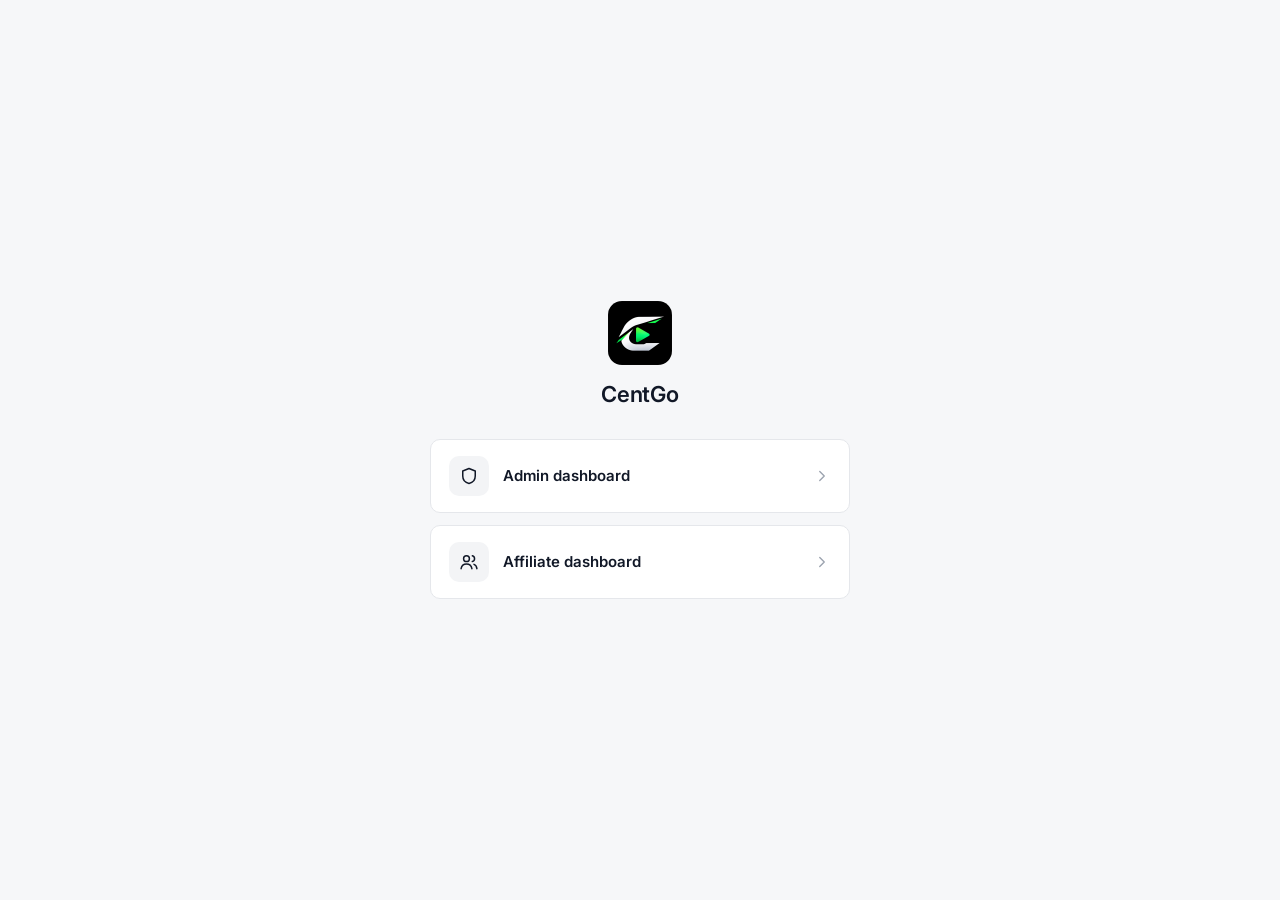
==== commit 59703e8c: "Add initial HTML structure and styles for CentGo application - Created index.html with basic layout " ====
--- a/index.html
+++ b/index.html
@@ -3,2297 +3,40 @@
 <head>
 <meta charset="utf-8">
 <meta name="viewport" content="width=device-width, initial-scale=1">
-<title>Private Media Admin</title>
+<title>CentGo</title>
 <link rel="preconnect" href="https://fonts.googleapis.com">
 <link href="https://fonts.googleapis.com/css2?family=Inter:wght@400;500;600;700&display=swap" rel="stylesheet">
+<link rel="icon" href="assets/logo.png">
+<link rel="stylesheet" href="assets/styles.css">
 <style>
-  :root{
-    --bg:#f6f7f9; --surface:#fff; --border:#e5e7eb; --border-strong:#d1d5db;
-    --text:#111827; --text-2:#4b5563; --text-3:#9ca3af;
-    --accent:#1f6feb; --accent-soft:#e8f0fe;
-    --green:#16a34a; --green-soft:#e9f7ee;
-    --red:#dc2626; --red-soft:#fdecec;
-    --amber:#d97706; --amber-soft:#fdf3e2;
-    --sidebar-w:248px; --radius:10px;
-  }
-  *{box-sizing:border-box}
-  html,body{margin:0}
-  body{font-family:Inter,system-ui,-apple-system,"Segoe UI",sans-serif;background:var(--bg);color:var(--text);font-size:14px;line-height:1.45;-webkit-font-smoothing:antialiased}
-  button{font:inherit;color:inherit;cursor:pointer;border:0;background:none}
-  a{color:inherit;text-decoration:none}
-  svg.i{width:18px;height:18px;stroke:currentColor;fill:none;stroke-width:1.8;stroke-linecap:round;stroke-linejoin:round;flex-shrink:0}
-  .num{font-variant-numeric:tabular-nums}
-
-  /* ---------- Sidebar ---------- */
-  .sidebar{position:fixed;inset:0 auto 0 0;width:var(--sidebar-w);background:var(--surface);border-right:1px solid var(--border);display:flex;flex-direction:column;z-index:40;transition:transform .2s}
-  .brand{display:flex;align-items:center;gap:10px;padding:18px 20px;border-bottom:1px solid var(--border)}
-  .brand-mark{width:32px;height:32px;border-radius:8px;background:var(--text);color:#fff;display:grid;place-items:center;font-weight:700;font-size:13px;letter-spacing:.5px}
-  .brand-name{font-weight:600;font-size:15px}
-  .brand-sub{font-size:12px;color:var(--text-3)}
-  .nav{flex:1;overflow-y:auto;padding:12px 12px}
-  .nav-label{font-size:11px;font-weight:600;color:var(--text-3);text-transform:uppercase;letter-spacing:.06em;padding:14px 10px 6px}
-  .nav-item{display:flex;align-items:center;gap:10px;width:100%;padding:8px 10px;border-radius:7px;color:var(--text-2);font-weight:500;text-align:left}
-  .nav-item:hover{background:#f3f4f6;color:var(--text)}
-  .nav-item.active{background:var(--accent-soft);color:var(--accent)}
-  .nav-item .badge{margin-left:auto;font-size:11px;background:#f3f4f6;color:var(--text-2);padding:1px 7px;border-radius:10px}
-  .nav-item.active .badge{background:#fff}
-  .side-foot{border-top:1px solid var(--border);padding:12px;display:flex;align-items:center;gap:10px}
-  .avatar{width:32px;height:32px;border-radius:50%;background:#e5e7eb;display:grid;place-items:center;font-weight:600;font-size:12px;color:var(--text-2)}
-  .side-foot .who{flex:1;min-width:0}
-  .side-foot .who b{display:block;font-size:13px;font-weight:600}
-  .side-foot .who span{font-size:12px;color:var(--text-3)}
-  .icon-btn{width:34px;height:34px;border-radius:7px;display:grid;place-items:center;color:var(--text-2);position:relative}
-  .icon-btn:hover{background:#f3f4f6;color:var(--text)}
-  .scrim{display:none}
-
-  /* ---------- Topbar ---------- */
-  .main{margin-left:var(--sidebar-w);min-height:100vh}
-  .topbar{position:sticky;top:0;z-index:30;height:60px;background:rgba(255,255,255,.92);backdrop-filter:blur(6px);border-bottom:1px solid var(--border);display:flex;align-items:center;gap:12px;padding:0 24px}
-  .menu-btn{display:none}
-  .crumbs{display:flex;align-items:center;gap:6px;color:var(--text-3);font-size:13px}
-  .crumbs b{color:var(--text);font-weight:500}
-  .search{margin-left:auto;display:flex;align-items:center;gap:8px;border:1px solid var(--border);border-radius:8px;padding:0 10px;height:36px;width:260px;color:var(--text-3);background:#fff}
-  .search input{border:0;outline:0;font:inherit;flex:1;min-width:0;color:var(--text)}
-  .search kbd{font-family:inherit;font-size:11px;border:1px solid var(--border);border-radius:4px;padding:0 5px;color:var(--text-3)}
-  .search:focus-within{border-color:var(--accent);box-shadow:0 0 0 3px var(--accent-soft)}
-  .dot-red{position:absolute;top:7px;right:8px;width:7px;height:7px;border-radius:50%;background:var(--red);border:2px solid #fff}
-
-  /* ---------- Page ---------- */
-  .page{padding:24px;max-width:1440px}
-  .page-head{display:flex;align-items:flex-end;justify-content:space-between;gap:16px;flex-wrap:wrap;margin-bottom:20px}
-  .page-head h1{margin:0;font-size:22px;font-weight:600;letter-spacing:-.01em}
-  .meta{display:flex;align-items:center;gap:8px;margin-top:6px;color:var(--text-2);font-size:13px;flex-wrap:wrap}
-  .live{display:inline-flex;align-items:center;gap:6px}
-  .live::before{content:"";width:7px;height:7px;border-radius:50%;background:var(--green);box-shadow:0 0 0 3px var(--green-soft)}
-  .sep{color:var(--border-strong)}
-  .link-btn{color:var(--accent);font-weight:500;display:inline-flex;align-items:center;gap:4px}
-  .link-btn:hover{text-decoration:underline}
-  .head-actions{display:flex;gap:8px;align-items:center;flex-wrap:wrap}
-  .seg{display:inline-flex;background:#fff;border:1px solid var(--border);border-radius:8px;padding:3px}
-  .seg button{padding:5px 12px;border-radius:6px;color:var(--text-2);font-weight:500;font-size:13px}
-  .seg button:hover{color:var(--text)}
-  .seg button.on{background:var(--text);color:#fff}
-  .btn{display:inline-flex;align-items:center;gap:7px;height:36px;padding:0 14px;border-radius:8px;border:1px solid var(--border);background:#fff;font-weight:500;font-size:13px}
-  .btn:hover{background:#f9fafb;border-color:var(--border-strong)}
-  .btn.primary{background:var(--text);border-color:var(--text);color:#fff}
-  .btn.primary:hover{background:#1f2937}
-  .btn.danger{background:var(--red);border-color:var(--red);color:#fff}
-  .btn svg.i{width:16px;height:16px}
-
-  .card{background:var(--surface);border:1px solid var(--border);border-radius:var(--radius)}
-  .card-head{display:flex;align-items:center;justify-content:space-between;gap:12px;padding:16px 18px 0}
-  .card-head h2{margin:0;font-size:15px;font-weight:600}
-  .card-head p{margin:2px 0 0;color:var(--text-3);font-size:12.5px}
-
-  /* KPI */
-  .kpis{display:grid;grid-template-columns:repeat(4,1fr);gap:16px}
-  .kpi{padding:16px 18px;display:flex;flex-direction:column;gap:6px;text-align:left;transition:border-color .15s}
-  .kpi:hover{border-color:var(--border-strong)}
-  .kpi-top{display:flex;justify-content:space-between;align-items:center;color:var(--text-2);font-weight:500;font-size:13px}
-  .kpi-top svg.i{color:var(--text-3);width:16px;height:16px}
-  .kpi-val{font-size:26px;font-weight:600;letter-spacing:-.02em}
-  .kpi-foot{display:flex;justify-content:space-between;align-items:flex-end;gap:8px}
-  .delta{display:inline-flex;align-items:center;gap:3px;font-size:12px;font-weight:600;padding:2px 6px;border-radius:5px}
-  .delta.up{color:var(--green);background:var(--green-soft)}
-  .delta.down{color:var(--red);background:var(--red-soft)}
-  .delta.flat{color:var(--text-2);background:#f3f4f6}
-  .delta svg{width:12px;height:12px;stroke:currentColor;fill:none;stroke-width:2.2}
-  .vs{font-size:12px;color:var(--text-3);margin-left:6px}
-  .spark{width:96px;height:32px}
-
-  .stats{display:grid;grid-template-columns:repeat(4,1fr);margin-top:16px}
-  .stat{padding:14px 18px;border-left:1px solid var(--border)}
-  .stat:first-child{border-left:0}
-  .stat .l{color:var(--text-2);font-size:12.5px;font-weight:500}
-  .stat .v{font-size:18px;font-weight:600;margin-top:2px}
-  .stat .s{font-size:12px;color:var(--text-3)}
-  .stat .s b{color:var(--green);font-weight:500}
-
-  .grid-2{display:grid;grid-template-columns:2fr 1fr;gap:16px;margin-top:16px}
-  .grid-2b{display:grid;grid-template-columns:3fr 2fr;gap:16px;margin-top:16px}
-
-  /* chart */
-  .tabs{display:flex;gap:4px}
-  .tabs button{padding:5px 10px;border-radius:6px;font-size:13px;font-weight:500;color:var(--text-2)}
-  .tabs button:hover{background:#f3f4f6}
-  .tabs button.on{background:#f3f4f6;color:var(--text)}
-  .chart-wrap{position:relative;padding:12px 18px 14px}
-  .chart-sum{display:flex;gap:24px;padding:12px 18px 0}
-  .chart-sum div span{display:block;font-size:12px;color:var(--text-3)}
-  .chart-sum div b{font-size:15px;font-weight:600}
-  .legend-dot{display:inline-block;width:8px;height:8px;border-radius:2px;margin-right:6px;vertical-align:middle}
-  #chart{width:100%;height:260px;display:block}
-  .tip{position:absolute;pointer-events:none;background:var(--text);color:#fff;font-size:12px;padding:7px 10px;border-radius:6px;white-space:nowrap;opacity:0;transform:translate(-50%,-110%);transition:opacity .1s}
-  .tip b{font-weight:600}
-  .tip span{color:#9ca3af}
-
-  /* compare */
-  .cmp{padding:6px 18px 16px}
-  .cmp-head{display:grid;grid-template-columns:1fr 80px 80px 64px;gap:8px;font-size:11px;color:var(--text-3);text-transform:uppercase;letter-spacing:.05em;font-weight:600;padding:10px 0 8px;border-bottom:1px solid var(--border)}
-  .cmp-row{display:grid;grid-template-columns:1fr 80px 80px 64px;gap:8px;align-items:center;padding:11px 0;border-bottom:1px solid #f1f2f4;font-size:13px}
-  .cmp-row:last-child{border-bottom:0}
-  .cmp-row .r,.cmp-head .r{text-align:right}
-  .cmp-row .muted{color:var(--text-3)}
-
-  /* table */
-  table{width:100%;border-collapse:collapse;font-size:13px}
-  th{text-align:left;font-size:11px;text-transform:uppercase;letter-spacing:.05em;color:var(--text-3);font-weight:600;padding:10px 18px;border-bottom:1px solid var(--border);white-space:nowrap}
-  th.r,td.r{text-align:right}
-  td{padding:11px 18px;border-bottom:1px solid #f1f2f4;white-space:nowrap}
-  tbody tr{cursor:pointer}
-  tbody tr:hover{background:#fafafa}
-  tbody tr:last-child td{border-bottom:0}
-  .who-cell{display:flex;align-items:center;gap:10px}
-  .who-cell .avatar{width:28px;height:28px;font-size:11px}
-  .who-cell small{display:block;color:var(--text-3);font-size:12px}
-  .pill{display:inline-flex;align-items:center;gap:5px;font-size:12px;font-weight:500;padding:2px 8px;border-radius:20px}
-  .pill::before{content:"";width:6px;height:6px;border-radius:50%;background:currentColor}
-  .pill.ok{color:var(--green);background:var(--green-soft)}
-  .pill.warn{color:var(--amber);background:var(--amber-soft)}
-  .pill.off{color:var(--text-2);background:#f3f4f6}
-  .table-wrap{overflow-x:auto;margin-top:8px}
-  .card-foot{border-top:1px solid var(--border);padding:10px 18px;display:flex;justify-content:space-between;align-items:center;font-size:12.5px;color:var(--text-3)}
-
-  .camp{padding:8px 18px 14px}
-  .camp-row{padding:10px 0;border-bottom:1px solid #f1f2f4;cursor:pointer}
-  .camp-row:last-child{border-bottom:0}
-  .camp-row:hover .camp-name{color:var(--accent)}
-  .camp-line{display:flex;justify-content:space-between;font-size:13px;gap:8px}
-  .camp-name{font-weight:500}
-  .camp-meta{color:var(--text-3);font-size:12px}
-  .bar{height:6px;background:#f1f2f4;border-radius:4px;margin-top:7px;overflow:hidden}
-  .bar i{display:block;height:100%;background:var(--accent);border-radius:4px}
-
-  /* dropdown / modal / toast */
-  .menu{position:absolute;top:calc(100% + 6px);right:0;width:320px;background:#fff;border:1px solid var(--border);border-radius:10px;box-shadow:0 10px 30px rgba(17,24,39,.1);display:none;z-index:50;text-align:left}
-  .menu.open{display:block}
-  .menu-head{display:flex;justify-content:space-between;align-items:center;padding:12px 14px;border-bottom:1px solid var(--border);font-weight:600}
-  .menu-item{display:flex;gap:10px;padding:11px 14px;border-bottom:1px solid #f1f2f4;font-size:13px;color:var(--text-2)}
-  .menu-item:last-child{border-bottom:0}
-  .menu-item b{color:var(--text);font-weight:500}
-  .menu-item small{display:block;color:var(--text-3);font-size:12px;margin-top:2px}
-  .menu-item .ic{width:28px;height:28px;border-radius:7px;background:#f3f4f6;display:grid;place-items:center;flex-shrink:0}
-  .menu-item .ic svg{width:15px;height:15px}
-  .menu-item.unread{background:#fbfcff}
-  .modal-bg{position:fixed;inset:0;background:rgba(17,24,39,.4);display:none;align-items:center;justify-content:center;z-index:100;padding:16px}
-  .modal-bg.open{display:flex}
-  .modal{background:#fff;border-radius:12px;width:100%;max-width:380px;padding:22px}
-  .modal h3{margin:0 0 6px;font-size:16px}
-  .modal p{margin:0 0 20px;color:var(--text-2)}
-  .modal .acts{display:flex;justify-content:flex-end;gap:8px}
-  .toast{position:fixed;bottom:20px;left:50%;transform:translate(-50%,20px);background:var(--text);color:#fff;padding:10px 16px;border-radius:8px;font-size:13px;opacity:0;transition:.2s;z-index:200;pointer-events:none}
-  .toast.show{opacity:1;transform:translate(-50%,0)}
-
-  .empty{padding:60px 20px;text-align:center;color:var(--text-2)}
-  .empty .ic{width:44px;height:44px;border-radius:10px;background:#f3f4f6;display:grid;place-items:center;margin:0 auto 14px;color:var(--text-2)}
-  .empty h3{margin:0 0 4px;color:var(--text);font-size:15px}
-  .empty p{margin:0 0 16px}
-  .spin{animation:spin .7s linear}
-  @keyframes spin{to{transform:rotate(360deg)}}
-
-  /* ---------- Top performers / trends / traffic ---------- */
-  .section{margin-top:16px}
-  .card-head{flex-wrap:wrap}
-  .seg.sm button{display:inline-flex;align-items:center;gap:6px;padding:5px 10px}
-  .seg.sm svg.i{width:14px;height:14px}
-  .rank{color:var(--text-3);width:36px}
-  .lead{width:28px;height:28px;border-radius:7px;background:#f3f4f6;display:grid;place-items:center;font-size:11px;font-weight:600;color:var(--text-2);flex-shrink:0}
-  .lead svg.i{width:14px;height:14px}
-  .conv-cell{display:flex;align-items:center;gap:10px;min-width:130px}
-  .conv-cell span{width:30px}
-  .conv-cell .bar{flex:1;margin:0}
-
-  .metric-picks{display:flex;flex-wrap:wrap;gap:8px;padding:14px 18px 0}
-  .chip{display:inline-flex;align-items:center;gap:7px;height:30px;padding:0 12px;border:1px solid var(--border);border-radius:16px;font-size:13px;font-weight:500;color:var(--text-3);background:#fff;user-select:none}
-  .chip:hover{border-color:var(--border-strong);color:var(--text-2)}
-  .chip .box{width:14px;height:14px;border-radius:4px;border:1.5px solid var(--border-strong);display:grid;place-items:center}
-  .chip .box svg{width:10px;height:10px;stroke:#fff;stroke-width:3;fill:none;display:none}
-  .chip.on{color:var(--text);border-color:var(--border-strong)}
-  .chip.on .box{background:var(--c);border-color:var(--c)}
-  .chip.on .box svg{display:block}
-  #trendChart{width:100%;display:block}
-  .tip .row{display:flex;align-items:center;gap:6px;margin-top:3px}
-  .tip .row i{width:8px;height:8px;border-radius:2px;display:inline-block}
-  .tip .row b{margin-left:auto;padding-left:14px}
-
-  .traffic{display:grid;grid-template-columns:240px 1fr;gap:24px;align-items:center;padding:12px 18px 18px}
-  .donut{width:200px;height:200px;margin:0 auto;display:block}
-  .donut circle.sg{transition:opacity .15s;cursor:pointer}
-  .traffic.hovering circle.sg:not(.hl){opacity:.25}
-  .traffic table td{padding:10px 12px}
-  .traffic table th{padding:10px 12px}
-  .traffic tr.hl td{background:#f9fafb}
-  .dot{display:inline-block;width:8px;height:8px;border-radius:2px;margin-right:8px;vertical-align:middle}
-  .share{display:flex;align-items:center;gap:8px;justify-content:flex-end}
-  .share .bar{width:70px;margin:0}
-  .traffic-foot{margin-top:10px;font-size:12.5px;color:var(--text-3)}
-  .traffic-foot b{color:var(--text);font-weight:600}
-
-  /* ---------- Affiliates page ---------- */
-  .utabs{display:flex;gap:24px;padding:0 18px;border-bottom:1px solid var(--border);overflow-x:auto}
-  .utabs button{padding:14px 0 12px;border-bottom:2px solid transparent;margin-bottom:-1px;color:var(--text-2);font-weight:500;display:inline-flex;gap:7px;align-items:center;white-space:nowrap}
-  .utabs button:hover{color:var(--text)}
-  .utabs button.on{color:var(--text);border-color:var(--text)}
-  .utabs .cnt{font-size:11.5px;background:#f3f4f6;color:var(--text-2);padding:1px 7px;border-radius:10px}
-  .utabs button.on .cnt{background:var(--text);color:#fff}
-  .toolbar{display:flex;gap:10px;flex-wrap:wrap;align-items:center;padding:12px 18px;border-bottom:1px solid var(--border)}
-  .field{display:flex;align-items:center;gap:8px;height:36px;border:1px solid var(--border);border-radius:8px;padding:0 10px;background:#fff;color:var(--text-3)}
-  .field:focus-within{border-color:var(--accent);box-shadow:0 0 0 3px var(--accent-soft)}
-  .field input{border:0;outline:0;font:inherit;color:var(--text);background:transparent;min-width:0;flex:1}
-  .field svg.i{width:16px;height:16px}
-  .toolbar .grow{flex:1;min-width:220px;max-width:360px}
-  select.sel{height:36px;border:1px solid var(--border);border-radius:8px;padding:0 30px 0 10px;font:inherit;font-size:13px;color:var(--text);background:#fff url("data:image/svg+xml;utf8,<svg xmlns='http://www.w3.org/2000/svg' width='12' height='12' viewBox='0 0 24 24' fill='none' stroke='%239ca3af' stroke-width='2.5'><path d='m6 9 6 6 6-6'/></svg>") no-repeat right 10px center;appearance:none;-webkit-appearance:none;cursor:pointer;outline:0}
-  select.sel:focus{border-color:var(--accent);box-shadow:0 0 0 3px var(--accent-soft)}
-  select.sel.sm{height:30px}
-  .bulk{display:flex;align-items:center;gap:8px;padding:9px 18px;background:#f9fafb;border-bottom:1px solid var(--border);font-size:13px;flex-wrap:wrap}
-  .bulk b{margin-right:6px;font-weight:600}
-  .btn.sm{height:30px;padding:0 10px;font-size:12.5px}
-  .btn.sm svg.i{width:14px;height:14px}
-  th.cb,td.cb{width:44px;padding-right:0}
-  input[type=checkbox]{width:16px;height:16px;accent-color:var(--text);cursor:pointer;margin:0;vertical-align:middle}
-  .paytag{font-size:12px;font-weight:500;border:1px solid var(--border);border-radius:6px;padding:2px 8px;color:var(--text-2);background:#fff}
-  .site{color:var(--accent);max-width:180px;display:inline-block;overflow:hidden;text-overflow:ellipsis;vertical-align:middle;white-space:nowrap}
-  .site:hover{text-decoration:underline}
-  .contact{font-size:12.5px;line-height:1.65}
-  .contact span{color:var(--text-3);display:inline-block;width:62px}
-  .muted{color:var(--text-3)}
-  .row-acts{display:inline-flex;gap:2px}
-  .row-acts button{width:30px;height:30px;border-radius:6px;display:grid;place-items:center;color:var(--text-2)}
-  .row-acts button:hover{background:#f3f4f6;color:var(--text)}
-  .row-acts button.del:hover{background:var(--red-soft);color:var(--red)}
-  .row-acts button.ok:hover{background:var(--green-soft);color:var(--green)}
-  .row-acts svg.i{width:16px;height:16px}
-  tr.sel td{background:#f8fafc}
-  .pager{display:flex;align-items:center;gap:2px}
-  .pager button{min-width:30px;height:30px;border-radius:6px;padding:0 6px;color:var(--text-2);font-size:13px;display:grid;place-items:center}
-  .pager button:hover:not(:disabled){background:#f3f4f6}
-  .pager button.on{background:var(--text);color:#fff}
-  .pager button:disabled{opacity:.35;cursor:default}
-  .pager svg.i{width:15px;height:15px}
-  .empty-row td{text-align:center;padding:56px 18px;color:var(--text-3);cursor:default}
-  .empty-row:hover td{background:none}
-
-  /* profile */
-  .crumbs a:hover{color:var(--text)}
-  .back{display:inline-flex;align-items:center;gap:4px;color:var(--text-2);font-size:13px;font-weight:500;margin-bottom:12px}
-  .back:hover{color:var(--text)}
-  .back svg.i{width:15px;height:15px}
-  .prof-top{display:flex;gap:16px;align-items:flex-start;padding:20px;flex-wrap:wrap}
-  .avatar.xl{width:56px;height:56px;font-size:18px;flex-shrink:0}
-  .prof-id{flex:1;min-width:240px}
-  .prof-name{display:flex;align-items:center;gap:10px;flex-wrap:wrap}
-  .prof-name h1{margin:0;font-size:20px;font-weight:600;letter-spacing:-.01em}
-  .prof-meta{display:flex;flex-wrap:wrap;gap:6px 20px;margin-top:8px;font-size:13px;color:var(--text)}
-  .prof-meta span{display:inline-flex;align-items:center;gap:6px}
-  .prof-meta b{color:var(--text-3);font-weight:400}
-  .prof-meta svg.i{width:14px;height:14px;color:var(--text-3)}
-  .prof-meta a{color:var(--accent)}
-  .prof-meta a:hover{text-decoration:underline}
-  .prof-stats{display:grid;grid-template-columns:repeat(5,1fr);border-top:1px solid var(--border)}
-  .info-grid{display:grid;grid-template-columns:1fr 1fr}
-  .info-sec{padding:18px 20px 22px}
-  .info-sec+.info-sec{border-left:1px solid var(--border)}
-  .info-sec h3{margin:0 0 16px;font-size:14px;font-weight:600;display:flex;justify-content:space-between;align-items:center}
-  .info-sec h3 .link-btn{font-size:13px}
-  .dl{display:grid;grid-template-columns:140px 1fr;gap:12px;font-size:13.5px;margin:0}
-  .dl dt{color:var(--text-3)}
-  .dl dd{margin:0;word-break:break-word}
-  .code{font-family:ui-monospace,SFMono-Regular,Consolas,monospace;font-size:12px;background:#f3f4f6;border-radius:5px;padding:2px 6px;color:var(--text)}
-  .cc{display:inline-block;font-size:11px;font-weight:600;color:var(--text-2);background:#f3f4f6;border-radius:4px;padding:1px 5px;margin-right:7px}
-  .copy{width:26px;height:26px;border-radius:6px;display:inline-grid;place-items:center;color:var(--text-3);vertical-align:middle;margin-left:4px}
-  .copy:hover{background:#f3f4f6;color:var(--text)}
-  .copy svg.i{width:14px;height:14px}
-  tbody tr.static{cursor:default}
-  .tb-summary{font-size:13px;color:var(--text-2)}
-  .tb-summary b{color:var(--text);font-weight:600}
-  .field .fl{font-size:12.5px;color:var(--text-3)}
-  .field input[type=date]{font-size:13px}
-  .btn:disabled{opacity:.45;cursor:not-allowed}
-  .form-sec{grid-column:1/-1;font-size:11px;text-transform:uppercase;letter-spacing:.06em;color:var(--text-3);font-weight:600;padding-top:4px;border-top:1px solid var(--border);padding-top:14px}
-  .form-sec:first-child{border-top:0;padding-top:0}
-  @media (max-width:900px){
-    .prof-stats{grid-template-columns:repeat(2,1fr)}
-    .prof-stats .stat{border-left:0;border-top:1px solid var(--border)}
-    .prof-stats .stat:nth-child(-n+2){border-top:0}
-    .prof-stats .stat:nth-child(even){border-left:1px solid var(--border)}
-    .info-grid{grid-template-columns:1fr}
-    .info-sec+.info-sec{border-left:0;border-top:1px solid var(--border)}
-    .dl{grid-template-columns:120px 1fr}
-  }
-
-  .modal{max-height:calc(100vh - 32px);overflow-y:auto}
-  .modal.wide{max-width:560px}
-  .form{display:grid;grid-template-columns:1fr 1fr;gap:14px;margin-bottom:22px}
-  .form label{display:flex;flex-direction:column;gap:6px;font-size:12.5px;font-weight:500;color:var(--text-2)}
-  .form label.full{grid-column:1/-1}
-  .form input,.form select{height:38px;border:1px solid var(--border);border-radius:8px;padding:0 10px;font:inherit;font-size:14px;color:var(--text);outline:0;background:#fff;width:100%}
-  .form input:focus,.form select:focus{border-color:var(--accent);box-shadow:0 0 0 3px var(--accent-soft)}
-  .form .hint{color:var(--red);font-weight:400;font-size:12px;display:none}
-  .form label.bad input{border-color:var(--red)}
-  .form label.bad .hint{display:block}
-  @media (max-width:560px){.form{grid-template-columns:1fr}.toolbar .grow{max-width:none}}
-
-  /* ---------- Campaigns ---------- */
-  .cgrid{display:grid;grid-template-columns:repeat(auto-fill,minmax(280px,1fr));gap:16px;margin-top:16px}
-  .ccard{overflow:hidden;display:flex;flex-direction:column;cursor:pointer;transition:border-color .15s,box-shadow .15s}
-  .ccard:hover{border-color:var(--border-strong);box-shadow:0 4px 14px rgba(17,24,39,.06)}
-  .ccover{position:relative;height:140px;background-size:cover;background-position:center;display:flex;align-items:center;justify-content:center;padding:16px}
-  .ccover-t{color:rgba(255,255,255,.92);font-weight:700;font-size:20px;text-transform:uppercase;letter-spacing:.02em;text-align:center;line-height:1.15}
-  .cnum{position:absolute;left:10px;bottom:10px;background:rgba(17,24,39,.75);color:#fff;font-size:11.5px;font-weight:600;padding:2px 7px;border-radius:5px}
-  .cstatus{position:absolute;right:10px;top:10px}
-  .cbody{padding:14px 16px 12px;display:flex;flex-direction:column;gap:9px;flex:1}
-  .ctitle{display:flex;align-items:flex-start;justify-content:space-between;gap:8px}
-  .ctitle h3{margin:0;font-size:15px;font-weight:600;line-height:1.3}
-  .curl{max-width:100%;font-size:12.5px;margin-top:-5px}
-  .ccomm{display:flex;align-items:baseline;gap:6px;flex-wrap:wrap}
-  .ccomm b{font-size:18px;font-weight:600}
-  .ccomm span{font-size:12.5px;color:var(--text-3)}
-  .cappr{margin-left:auto;font-size:11.5px!important;color:var(--text-2)!important;border:1px solid var(--border);border-radius:5px;padding:0 6px}
-  .cdur-top{display:flex;justify-content:space-between;gap:8px;font-size:12px;color:var(--text-2)}
-  .cdur-top .soon{color:var(--amber);font-weight:500}
-  .cdur .bar{margin-top:6px}
-  .cmeta{font-size:12px;color:var(--text-3)}
-  .cfoot{display:flex;align-items:center;gap:8px;padding:10px 16px;border-top:1px solid var(--border)}
-  .cdel{margin-left:auto;width:30px;height:30px}
-  .cdel:hover{background:var(--red-soft);color:var(--red)}
-  .stepper{display:inline-flex;align-items:center;border:1px solid var(--border);border-radius:8px;height:30px}
-  .stepper button{width:28px;height:28px;display:grid;place-items:center;color:var(--text-2)}
-  .stepper button:hover{background:#f3f4f6;color:var(--text)}
-  .stepper svg.i{width:13px;height:13px}
-  .stepper span{min-width:26px;text-align:center;font-size:13px;font-weight:600}
-  .ttag{display:inline-flex;align-items:center;gap:4px;font-size:11.5px;font-weight:600;padding:2px 7px;border-radius:5px;white-space:nowrap;flex-shrink:0}
-  .ttag svg.i{width:12px;height:12px}
-  .t-hot{color:#b91c1c;background:#fdecec}
-  .t-seasonal{color:#b45309;background:#fdf3e2}
-  .t-evergreen{color:#15803d;background:#e9f7ee}
-  .t-new{color:#1d4ed8;background:#e8f0fe}
-  .t-ending{color:#7c3aed;background:#f1ecfd}
-
-  /* campaign form */
-  .cform-wrap{max-width:860px;margin:0 auto}
-  .fsec{padding:18px 20px 20px;margin-bottom:16px}
-  .fsec h2{margin:0 0 14px;font-size:15px;font-weight:600}
-  .fsec .form{margin-bottom:0}
-  .form textarea{border:1px solid var(--border);border-radius:8px;padding:9px 10px;font:inherit;font-size:14px;color:var(--text);outline:0;resize:vertical;width:100%}
-  .form textarea:focus{border-color:var(--accent);box-shadow:0 0 0 3px var(--accent-soft)}
-  .form label.bad select{border-color:var(--red)}
-  .suffix{position:relative}
-  .suffix input{padding-right:48px}
-  .suffix span{position:absolute;right:10px;top:50%;transform:translateY(-50%);font-size:12.5px;color:var(--text-3)}
-  .form label.switch-row{flex-direction:row;align-items:center;justify-content:space-between;gap:12px;border:1px solid var(--border);border-radius:8px;padding:10px 12px;cursor:pointer;align-self:end}
-  .switch-row b{display:block;color:var(--text);font-weight:500;font-size:13.5px}
-  .switch-row small{display:block;color:var(--text-3);font-weight:400;font-size:12px}
-  .switch{position:relative;width:36px;height:20px;flex-shrink:0}
-  .switch input{position:absolute;opacity:0;inset:0;margin:0;cursor:pointer}
-  .switch i{position:absolute;inset:0;background:#d1d5db;border-radius:20px;transition:background .15s;pointer-events:none}
-  .switch i::after{content:"";position:absolute;top:2px;left:2px;width:16px;height:16px;background:#fff;border-radius:50%;transition:transform .15s;box-shadow:0 1px 2px rgba(0,0,0,.2)}
-  .switch input:checked+i{background:var(--green)}
-  .switch input:checked+i::after{transform:translateX(16px)}
-  .switch input:focus-visible+i{box-shadow:0 0 0 3px var(--accent-soft)}
-  .flabel{font-size:12.5px;font-weight:500;color:var(--text-2);margin-bottom:8px}
-  .trend-grid{display:grid;grid-template-columns:repeat(auto-fill,minmax(180px,1fr));gap:10px}
-  .trend-opt{display:flex;align-items:center;gap:10px;border:1px solid var(--border);border-radius:8px;padding:10px 12px;cursor:pointer}
-  .trend-opt:hover{border-color:var(--border-strong)}
-  .trend-opt:has(input:checked){border-color:var(--accent);background:var(--accent-soft)}
-  .trend-opt input{margin:0;accent-color:var(--accent)}
-  .trend-opt .ttag{padding:5px}
-  .trend-opt .ttag svg.i{width:14px;height:14px}
-  .trend-opt b{display:block;font-size:13.5px;font-weight:500}
-  .trend-opt small{display:block;font-size:12px;color:var(--text-3)}
-  .drop{border:1.5px dashed var(--border-strong);border-radius:10px;padding:32px 16px;text-align:center;cursor:pointer;color:var(--text-2);transition:.15s}
-  .drop:hover,.drop.over,.drop:focus-visible{border-color:var(--accent);background:var(--accent-soft);outline:0}
-  .drop .ic{width:40px;height:40px;border-radius:10px;background:#f3f4f6;display:grid;place-items:center;margin:0 auto 10px}
-  .drop b{display:block;font-weight:500;font-size:13.5px;color:var(--text)}
-  .drop small{color:var(--text-3);font-size:12px}
-  .img-prev{display:flex;gap:16px;align-items:flex-end;flex-wrap:wrap}
-  .img-prev img{width:320px;max-width:100%;aspect-ratio:16/9;object-fit:cover;border-radius:8px;border:1px solid var(--border)}
-  .img-acts{display:flex;gap:8px}
-  .form-actions{display:flex;gap:8px;justify-content:flex-end;align-items:center;position:sticky;bottom:0;background:rgba(246,247,249,.94);backdrop-filter:blur(4px);padding:12px 0;border-top:1px solid var(--border);margin-top:4px}
-
-  /* ---------- Reports / admins ---------- */
-  .alink{color:var(--accent);font-weight:500}
-  .alink:hover{text-decoration:underline}
-  .row-acts .rbtn{width:30px;height:30px;border-radius:6px;display:grid;place-items:center;color:var(--text-2)}
-  .row-acts .rbtn:hover{background:#f3f4f6;color:var(--text)}
-  .row-acts .rbtn svg.i{width:16px;height:16px}
-  .you{font-size:11px;font-weight:600;color:var(--text-2);background:#f3f4f6;border-radius:4px;padding:1px 6px;margin-left:4px;vertical-align:1px}
-  .form select:disabled{background:#f9fafb;color:var(--text-3);cursor:not-allowed}
-
-  /* ---------- Date range picker ---------- */
-  .seg button{display:inline-flex;align-items:center;gap:6px}
-  .seg button svg.i{width:14px;height:14px}
-  .rwrap{display:inline-flex;gap:8px;align-items:center;flex-wrap:wrap}
-  .rchip svg.i{width:15px;height:15px}
-  .rpop{position:absolute;z-index:120;width:300px;max-width:calc(100vw - 16px);background:#fff;border:1px solid var(--border);border-radius:10px;box-shadow:0 10px 30px rgba(17,24,39,.12);padding:14px}
-  .rpop-h{font-weight:600;font-size:14px;margin-bottom:10px}
-  .rpop-q{display:flex;flex-wrap:wrap;gap:6px;margin-bottom:12px}
-  .rpop-q button{font-size:12px;padding:3px 10px;border:1px solid var(--border);border-radius:14px;color:var(--text-2)}
-  .rpop-q button:hover{border-color:var(--border-strong);color:var(--text);background:#f9fafb}
-  .rpop-f{display:grid;grid-template-columns:1fr 1fr;gap:10px}
-  .rpop-f label{display:flex;flex-direction:column;gap:4px;font-size:12px;color:var(--text-2);font-weight:500}
-  .rpop-f input{height:34px;border:1px solid var(--border);border-radius:7px;padding:0 8px;font:inherit;font-size:13px;width:100%;outline:0;color:var(--text)}
-  .rpop-f input:focus{border-color:var(--accent);box-shadow:0 0 0 3px var(--accent-soft)}
-  .rpop-err{color:var(--red);font-size:12px;min-height:16px;margin:6px 0 4px}
-  .rpop-a{display:flex;justify-content:flex-end;gap:8px}
-
-  /* ---------- Responsive ---------- */
-  @media (max-width:760px){.traffic{grid-template-columns:1fr}}
-  @media (max-width:1180px){
-    .kpis{grid-template-columns:repeat(2,1fr)}
-    .grid-2,.grid-2b{grid-template-columns:1fr}
-  }
-  @media (max-width:900px){
-    .sidebar{transform:translateX(-100%)}
-    body.nav-open .sidebar{transform:none}
-    body.nav-open .scrim{display:block;position:fixed;inset:0;background:rgba(17,24,39,.35);z-index:35}
-    .main{margin-left:0}
-    .menu-btn{display:grid}
-    .search{display:none}
-    .topbar{padding:0 16px}
-    .page{padding:16px}
-    .stats{grid-template-columns:repeat(2,1fr)}
-    .stat:nth-child(3){border-left:0}
-    .stat:nth-child(n+3){border-top:1px solid var(--border)}
-  }
-  @media (max-width:560px){
-    .kpis{grid-template-columns:1fr}
-    .head-actions{width:100%}
-    .seg{flex:1;overflow-x:auto}
-    .seg button{flex:1;white-space:nowrap}
-    .menu{width:calc(100vw - 32px);right:-8px}
-    .chart-sum{flex-wrap:wrap;gap:12px 20px}
-  }
+  body{min-height:100vh;display:flex;align-items:center;justify-content:center;padding:24px 16px}
+  .start{width:100%;max-width:420px;text-align:center}
+  .start .brand-mark{width:44px;height:44px;font-size:16px;border-radius:10px;margin:0 auto 14px}
+  .start h1{margin:0 0 28px;font-size:22px;font-weight:600;letter-spacing:-.01em}
+  .choices{display:grid;gap:12px}
+  .choice{display:flex;align-items:center;gap:14px;padding:16px 18px;text-align:left;font-weight:600;font-size:15px;transition:border-color .15s,box-shadow .15s}
+  .choice:hover{border-color:var(--border-strong);box-shadow:0 4px 14px rgba(17,24,39,.06)}
+  .choice:focus-visible{outline:0;border-color:var(--accent);box-shadow:0 0 0 3px var(--accent-soft)}
+  .choice .ic{width:40px;height:40px;border-radius:10px;display:grid;place-items:center;background:#f3f4f6;color:var(--text)}
+  .choice .ic svg.i{width:20px;height:20px}
+  .choice .go{margin-left:auto;color:var(--text-3)}
 </style>
 </head>
 <body>
-
-<!-- SVG icon sprite -->
 <svg width="0" height="0" style="position:absolute">
   <defs>
-    <symbol id="i-home" viewBox="0 0 24 24"><path d="M3 10.5 12 3l9 7.5"/><path d="M5 9.5V21h14V9.5"/><path d="M10 21v-6h4v6"/></symbol>
+    <symbol id="i-shield" viewBox="0 0 24 24"><path d="M12 3 4.5 6v6c0 4.5 3.2 8 7.5 9 4.3-1 7.5-4.5 7.5-9V6z"/></symbol>
     <symbol id="i-users" viewBox="0 0 24 24"><circle cx="9" cy="8" r="3.5"/><path d="M2.5 20c.6-3.4 3.2-5.5 6.5-5.5s5.9 2.1 6.5 5.5"/><path d="M16 4.6a3.5 3.5 0 0 1 0 6.8"/><path d="M18 14.8c1.9.7 3.2 2.6 3.5 5.2"/></symbol>
-    <symbol id="i-flag" viewBox="0 0 24 24"><path d="M5 21V4"/><path d="M5 4h11l-2 4 2 4H5"/></symbol>
-    <symbol id="i-file" viewBox="0 0 24 24"><path d="M14 3H6v18h12V7z"/><path d="M14 3v4h4"/><path d="M9 13h6M9 17h4"/></symbol>
-    <symbol id="i-cursor" viewBox="0 0 24 24"><path d="m5 3 6.5 17 2.3-6.8L20.5 11z"/></symbol>
-    <symbol id="i-check" viewBox="0 0 24 24"><circle cx="12" cy="12" r="9"/><path d="m8 12.5 2.7 2.7L16 10"/></symbol>
-    <symbol id="i-shield" viewBox="0 0 24 24"><path d="M12 3 4.5 6v6c0 4.5 3.2 8 7.5 9 4.3-1 7.5-4.5 7.5-9V6z"/></symbol>
-    <symbol id="i-gear" viewBox="0 0 24 24"><circle cx="12" cy="12" r="3"/><path d="M19.4 15a1.7 1.7 0 0 0 .3 1.8l.1.1a2 2 0 1 1-2.8 2.8l-.1-.1a1.7 1.7 0 0 0-1.8-.3 1.7 1.7 0 0 0-1 1.5V21a2 2 0 1 1-4 0v-.1a1.7 1.7 0 0 0-1.1-1.5 1.7 1.7 0 0 0-1.8.3l-.1.1a2 2 0 1 1-2.8-2.8l.1-.1a1.7 1.7 0 0 0 .3-1.8 1.7 1.7 0 0 0-1.5-1H3a2 2 0 1 1 0-4h.1a1.7 1.7 0 0 0 1.5-1.1 1.7 1.7 0 0 0-.3-1.8l-.1-.1a2 2 0 1 1 2.8-2.8l.1.1a1.7 1.7 0 0 0 1.8.3H9a1.7 1.7 0 0 0 1-1.5V3a2 2 0 1 1 4 0v.1a1.7 1.7 0 0 0 1 1.5 1.7 1.7 0 0 0 1.8-.3l.1-.1a2 2 0 1 1 2.8 2.8l-.1.1a1.7 1.7 0 0 0-.3 1.8V9a1.7 1.7 0 0 0 1.5 1H21a2 2 0 1 1 0 4h-.1a1.7 1.7 0 0 0-1.5 1z"/></symbol>
-    <symbol id="i-logout" viewBox="0 0 24 24"><path d="M15 4h3a2 2 0 0 1 2 2v12a2 2 0 0 1-2 2h-3"/><path d="M10 17l-5-5 5-5"/><path d="M5 12h11"/></symbol>
-    <symbol id="i-search" viewBox="0 0 24 24"><circle cx="11" cy="11" r="7"/><path d="m20 20-3.5-3.5"/></symbol>
-    <symbol id="i-bell" viewBox="0 0 24 24"><path d="M6 8a6 6 0 1 1 12 0c0 7 3 9 3 9H3s3-2 3-9"/><path d="M10.3 21a1.9 1.9 0 0 0 3.4 0"/></symbol>
-    <symbol id="i-menu" viewBox="0 0 24 24"><path d="M4 6h16M4 12h16M4 18h16"/></symbol>
-    <symbol id="i-refresh" viewBox="0 0 24 24"><path d="M20 11a8 8 0 1 0-2.3 5.7"/><path d="M20 4v7h-7"/></symbol>
-    <symbol id="i-download" viewBox="0 0 24 24"><path d="M12 4v11"/><path d="m7 10 5 5 5-5"/><path d="M5 20h14"/></symbol>
-    <symbol id="i-percent" viewBox="0 0 24 24"><path d="M19 5 5 19"/><circle cx="7" cy="7" r="2.5"/><circle cx="17" cy="17" r="2.5"/></symbol>
-    <symbol id="i-dollar" viewBox="0 0 24 24"><path d="M12 2v20"/><path d="M17 6.5c-.8-1.5-2.6-2.5-5-2.5-3 0-5 1.5-5 3.8 0 5.2 10.5 2.7 10.5 8.2 0 2.3-2.2 4-5.5 4-2.6 0-4.6-1.1-5.5-3"/></symbol>
     <symbol id="i-chev" viewBox="0 0 24 24"><path d="m9 6 6 6-6 6"/></symbol>
-    <symbol id="i-plus" viewBox="0 0 24 24"><path d="M12 5v14M5 12h14"/></symbol>
-    <symbol id="i-link" viewBox="0 0 24 24"><path d="M10 14a4.5 4.5 0 0 0 6.4 0l3-3a4.5 4.5 0 0 0-6.4-6.4l-1.2 1.2"/><path d="M14 10a4.5 4.5 0 0 0-6.4 0l-3 3a4.5 4.5 0 0 0 6.4 6.4l1.2-1.2"/></symbol>
-    <symbol id="i-edit" viewBox="0 0 24 24"><path d="M4 20h4L19 9l-4-4L4 16z"/><path d="m13.5 6.5 4 4"/></symbol>
-    <symbol id="i-eye" viewBox="0 0 24 24"><path d="M2 12s3.6-7 10-7 10 7 10 7-3.6 7-10 7S2 12 2 12z"/><circle cx="12" cy="12" r="3"/></symbol>
-    <symbol id="i-trash" viewBox="0 0 24 24"><path d="M4 7h16"/><path d="M10 11v6M14 11v6"/><path d="M6 7l1 13h10l1-13"/><path d="M9 7V4h6v3"/></symbol>
-    <symbol id="i-x" viewBox="0 0 24 24"><path d="M6 6l12 12M18 6 6 18"/></symbol>
-    <symbol id="i-ok" viewBox="0 0 24 24"><path d="m5 12.5 4.5 4.5L19 7.5"/></symbol>
-    <symbol id="i-flame" viewBox="0 0 24 24"><path d="M12 3c1 3.5 5 5.5 5 10a5 5 0 0 1-10 0c0-2.2 1-3.6 2-4.5.2 1.7 1 2.8 2 3.2 0-3 0-5.7 1-8.7z"/></symbol>
-    <symbol id="i-calendar" viewBox="0 0 24 24"><rect x="3.5" y="5" width="17" height="15" rx="2"/><path d="M3.5 10h17M8 3v4M16 3v4"/></symbol>
-    <symbol id="i-spark" viewBox="0 0 24 24"><path d="M12 3v4M12 17v4M3 12h4M17 12h4M6 6l2.5 2.5M15.5 15.5 18 18M18 6l-2.5 2.5M8.5 15.5 6 18"/></symbol>
-    <symbol id="i-star" viewBox="0 0 24 24"><path d="m12 3.5 2.6 5.3 5.9.9-4.3 4.1 1 5.8L12 16.9l-5.2 2.7 1-5.8-4.3-4.1 5.9-.9z"/></symbol>
-    <symbol id="i-clock" viewBox="0 0 24 24"><circle cx="12" cy="12" r="9"/><path d="M12 7v5l3 2"/></symbol>
-    <symbol id="i-minus" viewBox="0 0 24 24"><path d="M5 12h14"/></symbol>
-    <symbol id="i-image" viewBox="0 0 24 24"><rect x="3" y="4" width="18" height="16" rx="2"/><circle cx="9" cy="10" r="2"/><path d="m21 16-5-5-9 9"/></symbol>
-    <symbol id="i-user"viewBox="0 0 24 24"><circle cx="12" cy="8" r="4"/><path d="M4 21c.8-4 4-6.5 8-6.5s7.2 2.5 8 6.5"/></symbol>
-    <symbol id="i-mail" viewBox="0 0 24 24"><rect x="3" y="5" width="18" height="14" rx="2"/><path d="m4 7 8 6 8-6"/></symbol>
-    <symbol id="i-copy" viewBox="0 0 24 24"><rect x="9" y="9" width="11" height="11" rx="2"/><path d="M15 9V5a1 1 0 0 0-1-1H5a1 1 0 0 0-1 1v9a1 1 0 0 0 1 1h4"/></symbol>
-    <symbol id="i-chevl"viewBox="0 0 24 24"><path d="m15 6-6 6 6 6"/></symbol>
-    <symbol id="i-globe"viewBox="0 0 24 24"><circle cx="12" cy="12" r="9"/><path d="M3 12h18"/><path d="M12 3c2.5 2.6 3.8 5.6 3.8 9s-1.3 6.4-3.8 9c-2.5-2.6-3.8-5.6-3.8-9S9.5 5.6 12 3z"/></symbol>
   </defs>
 </svg>
-
-<aside class="sidebar" id="sidebar">
-  <div class="brand">
-    <div class="brand-mark">PM</div>
-    <div><div class="brand-name">Private Media</div><div class="brand-sub">Admin console</div></div>
+<main class="start">
+  <img class="start-logo" src="assets/logo.png" alt="CentGo">
+  <h1>CentGo</h1>
+  <div class="choices">
+    <a class="card choice" href="admin.html"><span class="ic"><svg class="i"><use href="#i-shield"/></svg></span>Admin dashboard<svg class="i go"><use href="#i-chev"/></svg></a>
+    <a class="card choice" href="affiliate.html"><span class="ic"><svg class="i"><use href="#i-users"/></svg></span>Affiliate dashboard<svg class="i go"><use href="#i-chev"/></svg></a>
   </div>
-  <nav class="nav" id="nav">
-    <div class="nav-label">Overview</div>
-    <a class="nav-item" href="#dashboard" data-page="dashboard"><svg class="i"><use href="#i-home"/></svg>Dashboard</a>
-
-    <div class="nav-label">Management</div>
-    <a class="nav-item" href="#affiliates" data-page="affiliates"><svg class="i"><use href="#i-users"/></svg>Affiliates<span class="badge">292</span></a>
-    <a class="nav-item" href="#campaigns" data-page="campaigns"><svg class="i"><use href="#i-flag"/></svg>Campaigns<span class="badge">0</span></a>
-
-    <div class="nav-label">Analytics</div>
-    <a class="nav-item" href="#clicks" data-page="clicks"><svg class="i"><use href="#i-cursor"/></svg>Clicks</a>
-    <a class="nav-item" href="#conversions" data-page="conversions"><svg class="i"><use href="#i-check"/></svg>Conversions</a>
-
-    <div class="nav-label">System</div>
-    <a class="nav-item" href="#admins" data-page="admins"><svg class="i"><use href="#i-shield"/></svg>Admins</a>
-    <a class="nav-item" href="#settings" data-page="settings"><svg class="i"><use href="#i-gear"/></svg>Settings</a>
-  </nav>
-  <div class="side-foot">
-    <div class="avatar">SA</div>
-    <div class="who"><b>Super Admin</b><span>admin@privatemedia</span></div>
-    <button class="icon-btn" title="Log out" data-action="logout"><svg class="i"><use href="#i-logout"/></svg></button>
-  </div>
-</aside>
-<div class="scrim" id="scrim"></div>
-
-<div class="main">
-  <header class="topbar">
-    <button class="icon-btn menu-btn" id="menuBtn" aria-label="Open menu"><svg class="i"><use href="#i-menu"/></svg></button>
-    <div class="crumbs" id="crumbs"></div>
-    <label class="search">
-      <svg class="i" style="width:16px;height:16px"><use href="#i-search"/></svg>
-      <input id="searchInput" placeholder="Search affiliates, campaigns…">
-      <kbd>/</kbd>
-    </label>
-    <div style="position:relative">
-      <button class="icon-btn" id="bellBtn" aria-label="Notifications"><svg class="i"><use href="#i-bell"/></svg><span class="dot-red" id="bellDot"></span></button>
-      <div class="menu" id="bellMenu">
-        <div class="menu-head">Notifications <button class="link-btn" style="font-size:12px" id="markRead">Mark all read</button></div>
-        <div class="menu-item unread"><div class="ic"><svg class="i"><use href="#i-users"/></svg></div><div><b>3 new affiliate sign-ups</b> waiting for approval<small>12 min ago</small></div></div>
-        <div class="menu-item unread"><div class="ic"><svg class="i"><use href="#i-flag"/></svg></div><div>Campaign <b>Winter Promo</b> hit 80% of its daily cap<small>1 hr ago</small></div></div>
-        <div class="menu-item"><div class="ic"><svg class="i"><use href="#i-dollar"/></svg></div><div>Weekly payout batch <b>#1042</b> completed<small>Yesterday</small></div></div>
-      </div>
-    </div>
-    <button class="icon-btn" title="Log out" data-action="logout"><svg class="i"><use href="#i-logout"/></svg></button>
-  </header>
-
-  <main class="page" id="page"></main>
-</div>
-
-<!-- logout modal -->
-<div class="modal-bg" id="logoutModal">
-  <div class="modal" role="dialog" aria-modal="true">
-    <h3>Log out?</h3>
-    <p>You'll need to sign in again to access the admin console.</p>
-    <div class="acts">
-      <button class="btn" data-close>Cancel</button>
-      <button class="btn danger" id="confirmLogout">Log out</button>
-    </div>
-  </div>
-</div>
-<!-- add / edit affiliate -->
-<div class="modal-bg" id="formModal">
-  <div class="modal wide" role="dialog" aria-modal="true">
-    <h3 id="formTitle"></h3>
-    <p id="formSub"></p>
-    <form class="form" id="affForm" novalidate></form>
-    <div class="acts">
-      <button class="btn" data-close>Cancel</button>
-      <button class="btn primary" id="formSave">Save</button>
-    </div>
-  </div>
-</div>
-<!-- generic confirm -->
-<div class="modal-bg" id="confirmModal">
-  <div class="modal" role="dialog" aria-modal="true">
-    <h3 id="cfTitle"></h3>
-    <p id="cfText"></p>
-    <div class="acts">
-      <button class="btn" data-close>Cancel</button>
-      <button class="btn danger" id="cfOk"></button>
-    </div>
-  </div>
-</div>
-
-<div class="toast" id="toast"></div>
-
-<script>
-/* ============ helpers ============ */
-const $ = (s, el=document) => el.querySelector(s);
-const $$ = (s, el=document) => [...el.querySelectorAll(s)];
-const fmt = n => n.toLocaleString('en-US');
-const money = n => '$' + n.toLocaleString('en-US',{minimumFractionDigits:2,maximumFractionDigits:2});
-const icon = id => `<svg class="i"><use href="#i-${id}"/></svg>`;
-function toast(msg){const t=$('#toast');t.textContent=msg;t.classList.add('show');clearTimeout(t._t);t._t=setTimeout(()=>t.classList.remove('show'),2200)}
-function rng(seed){return()=>{seed=(seed*16807)%2147483647;return(seed-1)/2147483646}}
-
-/* ============ mock data ============ */
-const RANGES = {
-  today:     {label:'Today',     prev:'yesterday',     points:24, seed:11, base:22, hourly:true},
-  yesterday: {label:'Yesterday', prev:'day before',    points:24, seed:23, base:52, hourly:true},
-  '7d':      {label:'Last 7 days',  prev:'previous 7 days',  points:7,  seed:37, base:1180},
-  '30d':     {label:'Last 30 days', prev:'previous 30 days', points:30, seed:51, base:1050},
-};
-const PAYOUT = 14.5, COMMISSION_RATE = 0.7;
-// custom dashboard range: one day → hourly, otherwise one point per day, compared with the same-length period before it
-function setCustomRange(v){
-  const n = Math.round((new Date(v.to+'T12:00') - new Date(v.from+'T12:00'))/DAY) + 1, one = n===1;
-  state.custom = v;
-  RANGES.custom = {label:rangeLabel(v), prev:'previous period', points: one ? 24 : n, hourly:one, base: one ? 50 : 1100,
-    seed: (parseInt(v.from.replace(/-/g,''), 10) % 997) + n, end:v.to};
-}
-
-function buildSeries(key, jitter=0){
-  const r = RANGES[key], rand = rng(r.seed + jitter);
-  const nowH = new Date().getHours();
-  const out = [];
-  for(let i=0;i<r.points;i++){
-    let shape = 1;
-    if(r.hourly) shape = 0.35 + Math.sin((i-6)/24*Math.PI*2 - Math.PI/2)*-0.5 + 0.5; // daytime peak
-    let clicks = Math.round(r.base * shape * (0.75 + rand()*0.5));
-    if((key==='today' || (key==='custom' && r.hourly && r.end===isoDay(new Date()))) && i>nowH) clicks = null;   // future hours
-    const conv = clicks==null ? null : Math.round(clicks * (0.018 + rand()*0.02));
-    out.push({clicks, conv, rev: conv==null?null: +(conv*PAYOUT*(0.85+rand()*0.3)).toFixed(2)});
-  }
-  return out;
-}
-function labelsFor(key){
-  const r = RANGES[key];
-  if(r.hourly) return Array.from({length:24},(_,i)=>`${String(i).padStart(2,'0')}:00`);
-  const d = r.end ? new Date(r.end+'T12:00') : new Date(); return Array.from({length:r.points},(_,i)=>{
-    const x = new Date(d); x.setDate(d.getDate()-(r.points-1-i));
-    return x.toLocaleDateString('en-US',{month:'short',day:'numeric'});
-  });
-}
-function totals(series){
-  const s = series.filter(p=>p.clicks!=null);
-  const clicks = s.reduce((a,p)=>a+p.clicks,0), conv = s.reduce((a,p)=>a+p.conv,0), rev = s.reduce((a,p)=>a+p.rev,0);
-  const commission = rev*COMMISSION_RATE;
-  return {clicks, conv, rev, rate: clicks? conv/clicks*100 : 0, commission, profit: rev-commission, avgComm: conv? commission/conv : 0};
-}
-const pct = (a,b) => b===0 ? 0 : (a-b)/b*100;
-
-const AFFILIATES = [
-  {name:'Rahim Media',      email:'rahim@rmedia.io',   clicks:4821, conv:112, rev:1624.0, status:'ok'},
-  {name:'Nadia Hasan',      email:'nadia.h@mail.com',  clicks:3904, conv:96,  rev:1392.0, status:'ok'},
-  {name:'AdStream Network', email:'ops@adstream.net',  clicks:3310, conv:71,  rev:1029.5, status:'ok'},
-  {name:'Tanvir Ahmed',     email:'tanvir@tahmed.co',  clicks:2177, conv:38,  rev:551.0,  status:'warn'},
-  {name:'ClickBay',         email:'team@clickbay.com', clicks:1689, conv:29,  rev:420.5,  status:'ok'},
-  {name:'Jamal Uddin',      email:'jamal.u@mail.com',  clicks:942,  conv:9,   rev:130.5,  status:'off'},
-];
-const CAMPAIGNS = [
-  {name:'Winter Promo',       type:'CPA · Global',  conv:184, cap:230},
-  {name:'Premium Trial',      type:'CPL · US, UK',  conv:121, cap:200},
-  {name:'Mobile Install',     type:'CPI · Asia',    conv:96,  cap:180},
-  {name:'Newsletter Signup',  type:'CPL · EU',      conv:58,  cap:150},
-  {name:'Black Friday Early', type:'CPA · Global',  conv:22,  cap:120},
-];
-
-const LINKS = [
-  {name:'pm.link/winter-promo',  sub:'Winter Promo',       clicks:6120, conv:148, rev:2146.0},
-  {name:'pm.link/premium-trial', sub:'Premium Trial',      clicks:4870, conv:103, rev:1493.5},
-  {name:'pm.link/app-install',   sub:'Mobile Install',     clicks:5302, conv:88,  rev:1276.0},
-  {name:'pm.link/newsletter',    sub:'Newsletter Signup',  clicks:2210, conv:51,  rev:739.5},
-  {name:'pm.link/bf-early',      sub:'Black Friday Early', clicks:1488, conv:22,  rev:319.0},
-];
-const COUNTRIES = [
-  {code:'US', name:'United States',  clicks:5410, conv:131, rev:1899.5},
-  {code:'BD', name:'Bangladesh',     clicks:7820, conv:97,  rev:1406.5},
-  {code:'GB', name:'United Kingdom', clicks:2930, conv:74,  rev:1073.0},
-  {code:'IN', name:'India',          clicks:6105, conv:58,  rev:841.0},
-  {code:'DE', name:'Germany',        clicks:1760, conv:41,  rev:594.5},
-];
-const TRAFFIC = {
-  devices:{label:'device type', rows:[
-    {name:'Desktop',clicks:156,conv:4},{name:'Mobile',clicks:129,conv:3},{name:'Bot',clicks:50,conv:0},{name:'Tablet',clicks:4,conv:0}]},
-  os:{label:'operating system', rows:[
-    {name:'Windows',clicks:141,conv:4},{name:'Android',clicks:98,conv:2},{name:'iOS',clicks:52,conv:1},{name:'macOS',clicks:21,conv:0},{name:'Linux',clicks:15,conv:0},{name:'Other',clicks:12,conv:0}]},
-};
-const SERIES_COLORS = ['#1f6feb','#16a34a','#d97706','#7c3aed','#0891b2','#9ca3af'];
-const TREND_METRICS = {
-  clicks:    {label:'Clicks',          color:'#1f6feb', f:v=>fmt(Math.round(v))},
-  conv:      {label:'Conversions',     color:'#16a34a', f:v=>fmt(Math.round(v))},
-  commission:{label:'Commission ($)',  color:'#d97706', f:v=>money(v)},
-  cr:        {label:'Conversion rate (%)', color:'#7c3aed', f:v=>v.toFixed(2)+'%'},
-  epc:       {label:'EPC ($)',         color:'#0891b2', f:v=>'$'+v.toFixed(3)},
-};
-
-/* ============ state ============ */
-const state = { range:'today', metric:'clicks', jitter:0, lastUpdate:Date.now(), nextRefresh:120,
-  top:'affiliates', gran:'daily', tmetrics:new Set(['clicks','conv','commission']), traffic:'devices' };
-
-/* ============ dashboard ============ */
-function deltaHtml(v, invert=false){
-  const r = Math.round(v*10)/10;
-  if(Math.abs(r) < 0.1) return `<span class="delta flat">0%</span>`;
-  const up = r>0, good = invert ? !up : up;
-  const path = up ? 'M3 9l3-3 2 2 4-4M8 4h4v4' : 'M3 4l3 3 2-2 4 4M8 9h4V5';
-  return `<span class="delta ${good?'up':'down'}"><svg viewBox="0 0 15 13"><path d="${path}"/></svg>${up?'+':''}${r}%</span>`;
-}
-function sparkline(vals, color){
-  vals = vals.filter(v=>v!=null); if(vals.length<2) return '';
-  const w=96,h=32,max=Math.max(...vals),min=Math.min(...vals),span=max-min||1;
-  const pts = vals.map((v,i)=>[i/(vals.length-1)*w, h-2-(v-min)/span*(h-6)]);
-  const d = pts.map((p,i)=>(i?'L':'M')+p[0].toFixed(1)+' '+p[1].toFixed(1)).join(' ');
-  return `<svg class="spark" viewBox="0 0 ${w} ${h}"><path d="${d} L${w} ${h} L0 ${h}Z" fill="${color}" opacity=".08"/><path d="${d}" fill="none" stroke="${color}" stroke-width="1.6"/></svg>`;
-}
-
-function renderDashboard(){
-  const r = RANGES[state.range];
-  const cur = buildSeries(state.range, state.jitter);
-  const prevKey = state.range==='today' ? 'yesterday' : state.range;
-  const prev = buildSeries(prevKey, 99 + (state.range==='today'?-99:0));
-  const T = totals(cur), P = totals(prev);
-  const todayT = totals(buildSeries('today', state.jitter)), yT = totals(buildSeries('yesterday'));
-  const prettyDate = new Date().toLocaleDateString('en-US',{weekday:'long',month:'long',day:'numeric',year:'numeric'});
-
-  $('#page').innerHTML = `
-    <div class="page-head">
-      <div>
-        <h1>Dashboard</h1>
-        <div class="meta">
-          <span>${prettyDate}</span><span class="sep">•</span>
-          <span class="live" id="updated">Updated just now</span><span class="sep">•</span>
-          <span>Auto-refresh in <b class="num" id="countdown">2:00</b></span>
-          <button class="link-btn" id="refreshBtn">${icon('refresh').replace('class="i"','class="i" style="width:14px;height:14px"')}Refresh</button>
-        </div>
-      </div>
-      <div class="head-actions">
-        <div class="seg" id="rangeSeg">
-          ${['today','yesterday','7d','30d'].map(k=>`<button data-range="${k}" class="${k===state.range?'on':''}">${RANGES[k].label}</button>`).join('')}
-          <button data-range="custom" class="${state.range==='custom'?'on':''}" title="Pick a custom date range">${icon('calendar')}${state.range==='custom' ? RANGES.custom.label : 'Custom'}</button>
-        </div>
-        <button class="btn" id="exportBtn">${icon('download')}Export</button>
-      </div>
-    </div>
-
-    <section class="kpis">
-      ${kpiCard('Clicks','cursor',fmt(T.clicks),pct(T.clicks,P.clicks),cur.map(p=>p.clicks),'#1f6feb',r.prev,'clicks')}
-      ${kpiCard('Conversions','check',fmt(T.conv),pct(T.conv,P.conv),cur.map(p=>p.conv),'#16a34a',r.prev,'conversions')}
-      ${kpiCard('Conversion rate','percent',T.rate.toFixed(2)+'%',pct(T.rate,P.rate),cur.map(p=>p.clicks?p.conv/p.clicks:null),'#7c3aed',r.prev,'conversions')}
-      ${kpiCard('Revenue','dollar',money(T.rev),pct(T.rev,P.rev),cur.map(p=>p.rev),'#d97706',r.prev,'conversions')}
-    </section>
-
-    <section class="card stats">
-      <div class="stat"><div class="l">Total affiliates</div><div class="v num">292</div><div class="s"><b>202 active</b> · 90 inactive</div></div>
-      <div class="stat"><div class="l">Avg. commission</div><div class="v num">${money(T.avgComm)}</div><div class="s">per conversion</div></div>
-      <div class="stat"><div class="l">Platform profit</div><div class="v num">${money(T.profit)}</div><div class="s">${Math.round((1-COMMISSION_RATE)*100)}% margin</div></div>
-      <div class="stat"><div class="l">Total commission</div><div class="v num">${money(T.commission)}</div><div class="s">owed to affiliates</div></div>
-    </section>
-
-    <section class="grid-2">
-      <div class="card">
-        <div class="card-head">
-          <div><h2>Activity</h2><p>${r.label} · ${r.hourly?'hourly':'daily'}</p></div>
-          <div class="tabs" id="metricTabs">
-            <button data-metric="clicks">Clicks</button>
-            <button data-metric="conv">Conversions</button>
-            <button data-metric="rev">Revenue</button>
-          </div>
-        </div>
-        <div class="chart-sum">
-          <div><span><i class="legend-dot" style="background:var(--accent)"></i>${r.label}</span><b class="num" id="sumCur"></b></div>
-          <div><span><i class="legend-dot" style="background:#cbd5e1"></i>${cap(r.prev)}</span><b class="num" id="sumPrev"></b></div>
-        </div>
-        <div class="chart-wrap"><svg id="chart"></svg><div class="tip" id="tip"></div></div>
-      </div>
-
-      <div class="card">
-        <div class="card-head"><div><h2>Today vs yesterday</h2><p>Same time comparison</p></div></div>
-        <div class="cmp">
-          <div class="cmp-head"><span>Metric</span><span class="r">Today</span><span class="r">Yesterday</span><span class="r">Change</span></div>
-          ${cmpRow('Clicks', fmt(todayT.clicks), fmt(yT.clicks), pct(todayT.clicks,yT.clicks))}
-          ${cmpRow('Conversions', fmt(todayT.conv), fmt(yT.conv), pct(todayT.conv,yT.conv))}
-          ${cmpRow('Conv. rate', todayT.rate.toFixed(2)+'%', yT.rate.toFixed(2)+'%', pct(todayT.rate,yT.rate))}
-          ${cmpRow('Revenue', money(todayT.rev), money(yT.rev), pct(todayT.rev,yT.rev))}
-          ${cmpRow('Commission', money(todayT.commission), money(yT.commission), pct(todayT.commission,yT.commission))}
-          ${cmpRow('Profit', money(todayT.profit), money(yT.profit), pct(todayT.profit,yT.profit))}
-        </div>
-      </div>
-    </section>
-
-    <section class="grid-2b">
-      <div class="card">
-        <div class="card-head">
-          <div><h2>Top performers</h2><p>Top 5 by conversions · ${state.range==='custom' ? r.label : r.label.toLowerCase()}</p></div>
-          <div class="seg sm" id="topTabs">
-            <button data-top="affiliates">${icon('users')}Affiliates</button>
-            <button data-top="links">${icon('link')}Links</button>
-            <button data-top="countries">${icon('globe')}Countries</button>
-          </div>
-        </div>
-        <div class="table-wrap" id="topTable"></div>
-        <div class="card-foot" id="topFoot"></div>
-      </div>
-
-      <div class="card">
-        <div class="card-head"><div><h2>Campaigns</h2><p>Conversions against daily cap</p></div><a class="btn" href="#campaigns">View all</a></div>
-        <div class="camp">
-          ${CAMPAIGNS.map(c=>{const p=Math.round(c.conv/c.cap*100);return `<div class="camp-row" data-go="campaigns">
-            <div class="camp-line"><span class="camp-name">${c.name}</span><span class="num">${c.conv} <span class="camp-meta">/ ${c.cap}</span></span></div>
-            <div class="camp-line"><span class="camp-meta">${c.type}</span><span class="camp-meta">${p}%</span></div>
-            <div class="bar"><i style="width:${p}%;${p>=80?'background:var(--amber)':''}"></i></div>
-          </div>`}).join('')}
-        </div>
-      </div>
-    </section>
-
-    <section class="card section">
-      <div class="card-head">
-        <div><h2>Performance trends</h2><p id="trendSub"></p></div>
-        <div class="head-actions">
-          <div class="seg" id="granSeg">
-            <button data-g="daily">Daily</button><button data-g="weekly">Weekly</button><button data-g="monthly">Monthly</button>
-          </div>
-          <button class="btn" id="trendDl" title="Download CSV">${icon('download')}</button>
-        </div>
-      </div>
-      <div class="metric-picks" id="metricPicks">
-        ${Object.entries(TREND_METRICS).map(([k,m])=>`<button class="chip" data-m="${k}" style="--c:${m.color}"><span class="box"><svg viewBox="0 0 12 12"><path d="M2.5 6.2 5 8.5l4.5-5"/></svg></span>${m.label}</button>`).join('')}
-      </div>
-      <div class="chart-wrap"><svg id="trendChart"></svg><div class="tip" id="trendTip"></div></div>
-    </section>
-
-    <section class="card section">
-      <div class="card-head">
-        <div><h2>Traffic analytics</h2><p id="trafficSub"></p></div>
-        <div class="seg" id="trafficTabs"><button data-t="devices">Devices</button><button data-t="os">Operating systems</button></div>
-      </div>
-      <div class="traffic" id="traffic"></div>
-    </section>`;
-
-  // wire up
-  $$('#rangeSeg button').forEach(b=>b.onclick=()=>{
-    if(b.dataset.range==='custom') return openRangePicker(b, state.custom, v => { setCustomRange(v); state.range='custom'; renderDashboard(); });
-    state.range=b.dataset.range; renderDashboard();
-  });
-  $$('#metricTabs button').forEach(b=>{b.classList.toggle('on',b.dataset.metric===state.metric);b.onclick=()=>{state.metric=b.dataset.metric;$$('#metricTabs button').forEach(x=>x.classList.toggle('on',x===b));drawChart(cur,prev)}});
-  $$('[data-go]').forEach(el=>el.onclick=()=>location.hash=el.dataset.go);
-  $$('.kpi').forEach(el=>el.onclick=()=>location.hash=el.dataset.go);
-  $('#refreshBtn').onclick=()=>refresh(true);
-  $('#exportBtn').onclick=()=>exportCsv(cur);
-  drawChart(cur, prev);
-  renderTop(); renderTrends(); renderTraffic();
-  tickClock();
-}
-function cap(s){return s[0].toUpperCase()+s.slice(1)}
-function kpiCard(label, ic, value, d, spark, color, prevLabel, go){
-  return `<button class="card kpi" data-go="${go}">
-    <div class="kpi-top"><span>${label}</span>${icon(ic)}</div>
-    <div class="kpi-val num">${value}</div>
-    <div class="kpi-foot"><div>${deltaHtml(d)}<span class="vs">vs ${prevLabel}</span></div>${sparkline(spark,color)}</div>
-  </button>`;
-}
-function cmpRow(label,a,b,d){
-  return `<div class="cmp-row"><span>${label}</span><span class="r num">${a}</span><span class="r num muted">${b}</span><span class="r">${deltaHtml(d)}</span></div>`;
-}
-
-/* ============ chart ============ */
-function drawChart(cur, prev){
-  const svg = $('#chart'); if(!svg) return;
-  const m = state.metric, labels = labelsFor(state.range);
-  const W = svg.clientWidth || 600, H = 260, pad={l:44,r:8,t:10,b:26};
-  const cv = cur.map(p=>p[m]), pv = prev.map(p=>p[m]);
-  const max = Math.max(1, ...cv.filter(v=>v!=null), ...pv) * 1.12;
-  const nice = niceMax(max), iw = W-pad.l-pad.r, ih = H-pad.t-pad.b;
-  const x = i => pad.l + (cv.length===1?iw/2: i/(cv.length-1)*iw);
-  const y = v => pad.t + ih - v/nice*ih;
-  const f = v => m==='rev' ? '$'+(v>=1000?(v/1000).toFixed(1)+'k':Math.round(v)) : (v>=1000?(v/1000).toFixed(1)+'k':Math.round(v));
-  const line = arr => arr.map((v,i)=>v==null?null:[x(i),y(v)]).filter(Boolean).map((p,i)=>(i?'L':'M')+p[0].toFixed(1)+' '+p[1].toFixed(1)).join(' ');
-  const curPts = cv.map((v,i)=>v==null?null:[x(i),y(v)]).filter(Boolean);
-  const area = curPts.length ? line(cv)+` L${curPts.at(-1)[0]} ${pad.t+ih} L${curPts[0][0]} ${pad.t+ih}Z` : '';
-  const step = Math.ceil(labels.length/ (W<500?4:8));
-  let g = '';
-  for(let k=0;k<=4;k++){const v=nice/4*k, yy=y(v);g+=`<line x1="${pad.l}" x2="${W-pad.r}" y1="${yy}" y2="${yy}" stroke="#eef0f3"/><text x="${pad.l-8}" y="${yy+4}" text-anchor="end" font-size="11" fill="#9ca3af">${f(v)}</text>`}
-  labels.forEach((l,i)=>{if(i%step===0) g+=`<text x="${x(i)}" y="${H-6}" text-anchor="middle" font-size="11" fill="#9ca3af">${l}</text>`});
-  svg.setAttribute('viewBox',`0 0 ${W} ${H}`);
-  svg.innerHTML = g +
-    `<path d="${line(pv)}" fill="none" stroke="#cbd5e1" stroke-width="1.6" stroke-dasharray="4 4"/>` +
-    `<path d="${area}" fill="#1f6feb" opacity=".07"/>` +
-    `<path d="${line(cv)}" fill="none" stroke="#1f6feb" stroke-width="2"/>` +
-    `<line id="hoverLine" y1="${pad.t}" y2="${pad.t+ih}" stroke="#d1d5db" visibility="hidden"/>` +
-    `<circle id="hoverDot" r="4" fill="#fff" stroke="#1f6feb" stroke-width="2" visibility="hidden"/>` +
-    `<rect x="${pad.l}" y="${pad.t}" width="${iw}" height="${ih}" fill="transparent" id="hit"/>`;
-
-  const sum = arr => arr.filter(v=>v!=null).reduce((a,b)=>a+b,0);
-  const show = v => m==='rev'?money(v):fmt(v);
-  $('#sumCur').textContent = show(sum(cv)); $('#sumPrev').textContent = show(sum(pv));
-
-  const tip = $('#tip'), hl = $('#hoverLine'), hd = $('#hoverDot');
-  $('#hit').onmousemove = e => {
-    const rect = svg.getBoundingClientRect(), mx = (e.clientX-rect.left)/rect.width*W;
-    const i = Math.max(0, Math.min(cv.length-1, Math.round((mx-pad.l)/iw*(cv.length-1))));
-    const xx = x(i); hl.setAttribute('x1',xx); hl.setAttribute('x2',xx); hl.setAttribute('visibility','visible');
-    if(cv[i]!=null){hd.setAttribute('cx',xx);hd.setAttribute('cy',y(cv[i]));hd.setAttribute('visibility','visible')} else hd.setAttribute('visibility','hidden');
-    tip.innerHTML = `<span>${labels[i]}</span><br><b>${cv[i]==null?'—':show(cv[i])}</b> <span>vs ${show(pv[i])}</span>`;
-    tip.style.left = (xx/W*rect.width + 18)+'px'; tip.style.top = (y(Math.max(cv[i]??0,pv[i]))/H*rect.height + 12)+'px'; tip.style.opacity = 1;
-  };
-  $('#hit').onmouseleave = () => {tip.style.opacity=0;hl.setAttribute('visibility','hidden');hd.setAttribute('visibility','hidden')};
-}
-function niceMax(v){const p=Math.pow(10,Math.floor(Math.log10(v)));const n=v/p;return (n<=1?1:n<=2?2:n<=2.5?2.5:n<=5?5:10)*p}
-
-/* ============ top performers ============ */
-function renderTop(){
-  const t = state.top, initials = n => n.split(' ').map(w=>w[0]).join('').slice(0,2);
-  let rows, col, foot;
-  if(t==='affiliates'){
-    rows = [...AFFILIATES].sort((a,b)=>b.conv-a.conv).slice(0,5).map(a=>({...a, sub:a.email, lead:`<div class="avatar">${initials(a.name)}</div>`}));
-    col='Affiliate'; foot=['Top 5 of 202 active affiliates','affiliates','All affiliates'];
-  } else if(t==='links'){
-    rows = LINKS.map(l=>({...l, lead:`<div class="lead">${icon('link')}</div>`}));
-    col='Link'; foot=['Top 5 of 38 tracking links','campaigns','All campaigns'];
-  } else {
-    rows = COUNTRIES.map(c=>({...c, sub:c.code, lead:`<div class="lead">${c.code}</div>`}));
-    col='Country'; foot=['Top 5 of 47 countries','clicks','Full geo report'];
-  }
-  const max = Math.max(...rows.map(r=>r.conv));
-  $('#topTable').innerHTML = `<table>
-    <thead><tr><th>#</th><th>${col}</th><th class="r">Clicks</th><th>Conversions</th><th class="r">CR</th><th class="r">Revenue</th></tr></thead>
-    <tbody>${rows.map((r,i)=>`<tr data-go="${foot[1]}">
-      <td class="rank num">${i+1}</td>
-      <td><div class="who-cell">${r.lead}<div>${r.name}<small>${r.sub}</small></div></div></td>
-      <td class="r num">${fmt(r.clicks)}</td>
-      <td><div class="conv-cell"><span class="num">${r.conv}</span><div class="bar"><i style="width:${(r.conv/max*100).toFixed(0)}%"></i></div></div></td>
-      <td class="r num">${(r.conv/r.clicks*100).toFixed(2)}%</td>
-      <td class="r num">${money(r.rev)}</td>
-    </tr>`).join('')}</tbody></table>`;
-  $('#topFoot').innerHTML = `<span>${foot[0]}</span><a class="link-btn" href="#${foot[1]}">${foot[2]} ${icon('chev').replace('class="i"','class="i" style="width:14px;height:14px"')}</a>`;
-  $$('#topTable [data-go]').forEach(el=>el.onclick=()=>location.hash=el.dataset.go);
-  $$('#topTabs button').forEach(b=>{b.classList.toggle('on',b.dataset.top===t);b.onclick=()=>{state.top=b.dataset.top;renderTop()}});
-}
-
-/* ============ performance trends ============ */
-function trendData(g){
-  const n = {daily:14,weekly:12,monthly:12}[g], base = {daily:42000,weekly:290000,monthly:1250000}[g];
-  const rand = rng({daily:7,weekly:13,monthly:19}[g]), now = new Date(), out = [];
-  for(let i=0;i<n;i++){
-    const back = n-1-i, d = new Date(now); let label;
-    if(g==='daily'){ d.setDate(now.getDate()-back); label = d.toLocaleDateString('en-US',{month:'short',day:'numeric'}); }
-    else if(g==='weekly'){ d.setDate(now.getDate()-now.getDay()+1-back*7); label = d.toLocaleDateString('en-US',{month:'short',day:'numeric'}); }
-    else { d.setDate(1); d.setMonth(now.getMonth()-back); label = d.toLocaleDateString('en-US',{month:'short'}) + " '" + String(d.getFullYear()).slice(2); }
-    let clicks = Math.round(base*(0.55+rand()*0.9));
-    if(back===0) clicks = Math.round(clicks * (g==='daily' ? (now.getHours()+1)/24 : g==='weekly' ? ((now.getDay()||7))/7 : now.getDate()/30));
-    const conv = Math.round(clicks*(0.012+rand()*0.01));
-    const commission = +(conv*PAYOUT*COMMISSION_RATE*(0.9+rand()*0.2)).toFixed(2);
-    out.push({label, clicks, conv, commission, cr: clicks?conv/clicks*100:0, epc: clicks?commission/clicks:0});
-  }
-  return out;
-}
-function renderTrends(){
-  state.trend = trendData(state.gran);
-  const n = state.trend.length;
-  $('#trendSub').textContent = {daily:`Last ${n} days`, weekly:`Last ${n} weeks`, monthly:`Last ${n} months`}[state.gran];
-  $$('#granSeg button').forEach(b=>{b.classList.toggle('on',b.dataset.g===state.gran);b.onclick=()=>{state.gran=b.dataset.g;renderTrends()}});
-  $$('#metricPicks .chip').forEach(c=>{
-    c.classList.toggle('on',state.tmetrics.has(c.dataset.m));
-    c.onclick=()=>{
-      const k=c.dataset.m;
-      if(state.tmetrics.has(k)){ if(state.tmetrics.size===1) return toast('Keep at least one metric selected'); state.tmetrics.delete(k); }
-      else state.tmetrics.add(k);
-      c.classList.toggle('on'); drawTrends();
-    };
-  });
-  $('#trendDl').onclick=()=>{
-    const d = state.trend, rows=[['Period','Clicks','Conversions','Commission','Conversion rate (%)','EPC']].concat(d.map(p=>[p.label,p.clicks,p.conv,p.commission,p.cr.toFixed(2),p.epc.toFixed(4)]));
-    downloadCsv(rows, `trends-${state.gran}-${new Date().toISOString().slice(0,10)}.csv`);
-  };
-  drawTrends();
-}
-function drawTrends(){
-  const svg = $('#trendChart'); if(!svg) return;
-  const data = state.trend, keys = Object.keys(TREND_METRICS).filter(k=>state.tmetrics.has(k));
-  const W = svg.clientWidth || 800, H = 320, axisH = 24, n = data.length, colW = W/n;
-  const groupW = colW*0.78, barW = Math.min(34, (groupW - (keys.length-1)*2) / keys.length);
-  const realGroupW = barW*keys.length + (keys.length-1)*2;
-  const rotate = barW < 28;                       // vertical labels when bars are too thin for horizontal text
-  const topPad = rotate ? 52 : 22, base = H - axisH, barMax = base - topPad;
-  const compact = v => v>=1e6 ? (v/1e6).toFixed(1)+'M' : v>=1e4 ? (v/1e3).toFixed(1)+'k' : fmt(Math.round(v));
-  const short = {clicks:compact, conv:compact, commission:v=>'$'+compact(v), cr:v=>v.toFixed(2)+'%', epc:v=>'$'+v.toFixed(3)};
-  const maxOf = {}; keys.forEach(k=>maxOf[k] = Math.max(...data.map(p=>p[k]))||1);
-  svg.setAttribute('viewBox',`0 0 ${W} ${H}`); svg.style.height = H+'px';
-  let g = `<rect id="tHl" y="0" width="${colW}" height="${base}" fill="#f3f4f6" rx="4" visibility="hidden"/>`;
-  g += `<line x1="0" x2="${W}" y1="${base}" y2="${base}" stroke="#e5e7eb"/>`;
-  data.forEach((p,i)=>{
-    const gx = i*colW + (colW-realGroupW)/2, faded = i===n-1;
-    keys.forEach((k,j)=>{
-      const m = TREND_METRICS[k], h = Math.max(2, p[k]/maxOf[k]*barMax), x = gx + j*(barW+2), y = base-h, cx = x+barW/2;
-      g += `<rect x="${x.toFixed(1)}" y="${y.toFixed(1)}" width="${barW.toFixed(1)}" height="${h.toFixed(1)}" rx="3" fill="${m.color}" opacity="${faded?.45:.9}"/>`;
-      g += rotate
-        ? `<text transform="translate(${cx+3.5} ${y-5}) rotate(-90)" font-size="10" fill="#4b5563" class="num">${short[k](p[k])}</text>`
-        : `<text x="${cx}" y="${y-6}" font-size="10.5" fill="#4b5563" text-anchor="middle" class="num">${short[k](p[k])}</text>`;
-    });
-  });
-  const step = Math.ceil(n/(W<520?5:12));
-  data.forEach((p,i)=>{ if((n-1-i)%step===0) g += `<text x="${i*colW+colW/2}" y="${H-6}" font-size="11" fill="#9ca3af" text-anchor="middle">${p.label}</text>`; });
-  g += `<rect id="tHit" x="0" y="0" width="${W}" height="${H}" fill="transparent"/>`;
-  svg.innerHTML = g;
-
-  const tip = $('#trendTip'), hl = $('#tHl');
-  $('#tHit').onmousemove = e => {
-    const rect = svg.getBoundingClientRect(), i = Math.max(0, Math.min(n-1, Math.floor((e.clientX-rect.left)/rect.width*n)));
-    hl.setAttribute('x', i*colW); hl.setAttribute('visibility','visible');
-    const p = data[i];
-    tip.innerHTML = `<span>${p.label}${i===n-1?' (so far)':''}</span>` + keys.map(k=>`<div class="row"><i style="background:${TREND_METRICS[k].color}"></i>${TREND_METRICS[k].label}<b>${TREND_METRICS[k].f(p[k])}</b></div>`).join('');
-    const cx = (i+0.5)*colW/W*rect.width;
-    tip.style.left = Math.min(Math.max(cx+18, 110), rect.width-90)+'px'; tip.style.top = (e.clientY-rect.top+12)+'px'; tip.style.opacity = 1;
-  };
-  $('#tHit').onmouseleave = () => { tip.style.opacity = 0; hl.setAttribute('visibility','hidden'); };
-}
-
-/* ============ traffic analytics ============ */
-function renderTraffic(){
-  const T = TRAFFIC[state.traffic], rows = T.rows, total = rows.reduce((a,r)=>a+r.clicks,0);
-  $('#trafficSub').textContent = `Clicks by ${T.label} · today`;
-  $$('#trafficTabs button').forEach(b=>{b.classList.toggle('on',b.dataset.t===state.traffic);b.onclick=()=>{state.traffic=b.dataset.t;renderTraffic()}});
-  const R = 72, C = 2*Math.PI*R, gap = rows.length>1 ? 2 : 0; let off = 0;
-  const segs = rows.map((r,i)=>{ const len = r.clicks/total*C, s = `<circle class="sg" data-i="${i}" cx="100" cy="100" r="${R}" fill="none" stroke="${SERIES_COLORS[i]}" stroke-width="24" stroke-dasharray="${Math.max(0,len-gap)} ${C}" stroke-dashoffset="${-off}" transform="rotate(-90 100 100)"/>`; off += len; return s; }).join('');
-  const top = rows.reduce((a,b)=>b.clicks>a.clicks?b:a);
-  const name = state.traffic==='devices'?'Device':'OS';
-  $('#traffic').innerHTML = `
-    <svg class="donut" viewBox="0 0 200 200">${segs}
-      <text x="100" y="94" text-anchor="middle" font-size="12" fill="#6b7280">Total clicks</text>
-      <text x="100" y="118" text-anchor="middle" font-size="24" font-weight="600" fill="#111827">${fmt(total)}</text>
-    </svg>
-    <div>
-      <div class="table-wrap" style="margin:0">
-        <table>
-          <thead><tr><th>${name}</th><th class="r">Clicks</th><th class="r">Conv.</th><th class="r">CR</th></tr></thead>
-          <tbody>${rows.map((r,i)=>{return `<tr data-i="${i}">
-            <td><i class="dot" style="background:${SERIES_COLORS[i]}"></i>${r.name}</td>
-            <td class="r num">${fmt(r.clicks)}</td>
-            <td class="r num">${r.conv}</td>
-            <td class="r num">${(r.conv/r.clicks*100).toFixed(2)}%</td>
-          </tr>`}).join('')}</tbody>
-        </table>
-      </div>
-      <div class="traffic-foot">Top ${name.toLowerCase()}: <b>${top.name}</b> · ${(top.clicks/total*100).toFixed(1)}% of clicks</div>
-    </div>`;
-  const wrap = $('#traffic');
-  const hover = i => { wrap.classList.toggle('hovering', i!=null); $$('#traffic [data-i]').forEach(el=>el.classList.toggle('hl', el.dataset.i===String(i))); };
-  $$('#traffic [data-i]').forEach(el=>{ el.onmouseenter=()=>hover(el.dataset.i); el.onmouseleave=()=>hover(null); });
-}
-
-/* ============ refresh / export ============ */
-function downloadCsv(rows, filename){
-  const blob = new Blob([rows.map(r=>r.join(',')).join('\n')],{type:'text/csv'});
-  const a = document.createElement('a'); a.href = URL.createObjectURL(blob); a.download = filename; a.click();
-  toast('CSV exported');
-}
-function refresh(manual){
-  state.jitter++; state.lastUpdate=Date.now(); state.nextRefresh=120;
-  if(route()==='dashboard'){ renderDashboard(); }
-  if(manual) toast('Dashboard refreshed');
-}
-function tickClock(){
-  const u=$('#updated'), c=$('#countdown'); if(!u) return;
-  const s = Math.floor((Date.now()-state.lastUpdate)/1000);
-  u.textContent = s<10 ? 'Updated just now' : s<60 ? `Updated ${s}s ago` : `Updated ${Math.floor(s/60)}m ago`;
-  c.textContent = `${Math.floor(state.nextRefresh/60)}:${String(state.nextRefresh%60).padStart(2,'0')}`;
-}
-setInterval(()=>{ state.nextRefresh--; if(state.nextRefresh<=0) refresh(false); tickClock(); },1000);
-
-function exportCsv(series){
-  const labels = labelsFor(state.range);
-  const rows = [['Period','Clicks','Conversions','Revenue']].concat(series.map((p,i)=>[labels[i],p.clicks??'',p.conv??'',p.rev??'']));
-  downloadCsv(rows, `dashboard-${state.range}-${new Date().toISOString().slice(0,10)}.csv`);
-}
-
-/* ============ other pages (placeholder) ============ */
-const PAGES = {
-  dashboard:{title:'Dashboard'},
-  affiliates:{title:'Affiliates', icon:'users', desc:'Manage affiliate accounts, approvals and payouts.', cta:'Add affiliate'},
-  campaigns:{title:'Campaigns', icon:'flag', desc:'Create campaigns, set payouts and daily caps.', cta:'New campaign'},
-  clicks:{title:'Clicks', icon:'cursor', desc:'Raw click log with source, device and geo breakdown.'},
-  conversions:{title:'Conversions', icon:'check', desc:'Every tracked conversion with payout and status.'},
-  admins:{title:'Admins', icon:'shield', desc:'Who has access to this console and what they can do.', cta:'Invite admin'},
-  settings:{title:'Settings', icon:'gear'},
-};
-function renderPlaceholder(key){
-  const p = PAGES[key];
-  $('#page').innerHTML = `
-    <div class="page-head"><div><h1>${p.title}</h1>${p.desc ? `<div class="meta">${p.desc}</div>` : ''}</div>
-      ${p.cta?`<div class="head-actions"><button class="btn primary" id="ctaBtn">${icon('plus')}${p.cta}</button></div>`:''}</div>
-    <div class="card empty">
-      <div class="ic">${icon(p.icon)}</div>
-      <h3>${p.title} page coming soon</h3>
-      <p>This section hasn't been designed yet.</p>
-      <a class="btn" href="#dashboard">Back to dashboard</a>
-    </div>`;
-  const cta = $('#ctaBtn'); if(cta) cta.onclick=()=>toast(`"${p.cta}" will open a form here`);
-}
-
-/* ============ affiliates: data ============ */
-const MODS = ['Unassigned','Rafi Karim','Mitu Akter','Arif Hossain'];
-const PAYS = ['Bank','PayPal','Payoneer','USDT'];
-const STATUS_LABEL = {active:'Active', pending:'Pending', inactive:'Inactive'};
-const STATUS_PILL  = {active:'ok', pending:'warn', inactive:'off'};
-const COUNTRY_NAME = {BD:'Bangladesh', US:'United States', GB:'United Kingdom', IN:'India', DE:'Germany', CA:'Canada'};
-const GEO = [
-  {c:'Bangladesh',     s:'Rajshahi',  city:'Sirajganj',  zip:'6700',     dial:'+880 17'},
-  {c:'United States',  s:'Texas',     city:'Austin',     zip:'73301',    dial:'+1 512'},
-  {c:'United Kingdom', s:'England',   city:'Manchester', zip:'M1 1AE',   dial:'+44 161'},
-  {c:'India',          s:'Karnataka', city:'Bengaluru',  zip:'560001',   dial:'+91 80'},
-  {c:'Germany',        s:'Bavaria',   city:'Munich',     zip:'80331',    dial:'+49 89'},
-  {c:'Canada',         s:'Ontario',   city:'Toronto',    zip:'M5H 2N2',  dial:'+1 416'},
-];
-const DAY = 864e5;
-const dateFmt = d => d.toLocaleDateString('en-US',{month:'short',day:'numeric',year:'numeric'});
-const dtFmt = d => dateFmt(d) + ', ' + d.toLocaleTimeString('en-US',{hour:'numeric',minute:'2-digit'});
-const esc = s => String(s ?? '').replace(/[&<>"']/g, c => ({'&':'&amp;','<':'&lt;','>':'&gt;','"':'&quot;',"'":'&#39;'}[c]));
-const initials = n => n.split(' ').filter(Boolean).map(w=>w[0]).join('').slice(0,2).toUpperCase();
-const dn = a => a.name || a.email;   // display name: new affiliates only have an email until the profile is filled in
-const codePrefix = a => (dn(a).split(/[\s@._-]/)[0].toUpperCase().replace(/[^A-Z0-9]/g,'').slice(0,5)) || 'AFF';
-const sumBy = (arr, k) => arr.reduce((t,x)=>t+x[k], 0);
-const dash = v => v ? esc(v) : '<span class="muted">—</span>';
-const isoDay = d => new Date(d.getTime() - d.getTimezoneOffset()*6e4).toISOString().slice(0,10);
-
-let AFF_DATA = (() => {
-  const r = rng(77);
-  const first = ['alex','maria','jordan','sam','lena','omar','priya','diego','nina','kai','sara','tom','yuki','ivan','zara','leo','emma','raj','mia','noah','ava','liam','sofia','ethan','chloe','ali','hana','marco'];
-  const last = ['Rahman','Smith','Lopez','Khan','Chen','Ali','Brown','Silva'];
-  const sites = ['deals','reviews','tech','travel','fit','games','money','style','food','hub'];
-  return first.map((f,i) => {
-    const d = new Date(); d.setDate(d.getDate() - Math.floor(i*2.3 + r()*2)); d.setHours(Math.floor(r()*23), Math.floor(r()*59));
-    const st = i<4 ? 'pending' : r()<0.72 ? 'active' : r()<0.5 ? 'pending' : 'inactive';
-    const handle = f + (Math.floor(r()*90)+10);
-    return {
-      id:i+1, name:cap(f)+' '+last[Math.floor(r()*8)], email:`${handle}@mail.com`,
-      pay:PAYS[Math.floor(r()*4)], website:`https://${f}${sites[Math.floor(r()*10)]}.com`,
-      skype: r()<0.8 ? `live:${handle}` : '', telegram: r()<0.85 ? `@${handle}` : '',
-      created:d, status:st, balance:0, mod:MODS[Math.floor(r()*4)],
-    };
-  });
-})();
-
-/* per-affiliate profile, links, clicks, conversions, payments (mock) */
-const AFF_DETAIL = {};
-function seedAffiliate(a){
-  const r = rng(a.id*97 + 5), now = Date.now(), pick = arr => arr[Math.floor(r()*arr.length)];
-  const g = pick(GEO);
-  Object.assign(a, {
-    mobile: `${g.dial} ${String(Math.floor(r()*9e6)+1e6)}`, country:g.c, state:g.s, city:g.city, zip:g.zip,
-    address: `${10+Math.floor(r()*190)} ${pick(['Station Road','Main Street','Park Avenue','Lake View Road','Market Lane'])}`,
-    registered: new Date(a.created.getTime() - (1+Math.floor(r()*20))*36e5),
-    payout: a.pay==='Bank' ? `•••• ${1000+Math.floor(r()*9000)}` : a.pay==='USDT' ? `TRC20 · T${Math.random().toString(36).slice(2,6).toUpperCase()}…${Math.floor(r()*90+10)}` : a.email,
-  });
-  const links = [], nL = a.status==='pending' ? (r()<.5?0:1) : 1+Math.floor(r()*4);
-  for(let i=0;i<nL;i++){
-    const created = new Date(a.created.getTime() + r()*(now-a.created.getTime())*0.3), dur = pick([0,30,90]);
-    links.push({code: codePrefix(a) + (10+Math.floor(r()*90)), campaign:pick(CAMPAIGNS).name,
-      commission:pick([8,10.15,12,15]), status: r()<.85?'active':'paused', created, end: dur ? new Date(created.getTime()+dur*DAY) : null});
-  }
-  const clicks = [], conversions = [], start = Math.max(a.created.getTime(), now-30*DAY);
-  const nC = !links.length ? 0 : a.status==='pending' ? 3+Math.floor(r()*15) : a.status==='inactive' ? 5+Math.floor(r()*20) : 40+Math.floor(r()*110);
-  for(let i=0;i<nC;i++){
-    const l = pick(links), cc = pick(Object.keys(COUNTRY_NAME)), dev = pick(['Desktop','Desktop','Mobile','Mobile','Tablet']);
-    const ck = {date:new Date(start + r()*(now-start)), campaign:l.campaign, link:l.code, country:cc, device:dev,
-      browser:pick(['Chrome','Chrome','Safari','Firefox','Edge']), os: dev==='Desktop' ? pick(['Windows','Windows','macOS','Linux']) : pick(['Android','iOS']),
-      ip:`${pick([103,182,45,89,212])}.${Math.floor(r()*255)}.${Math.floor(r()*255)}.${Math.floor(r()*255)}`,
-      referrer:pick(['facebook.com','t.me','google.com','youtube.com','Direct'])};
-    clicks.push(ck);
-    if(a.status!=='pending' && r()<0.07) conversions.push({date:new Date(Math.min(now, ck.date.getTime()+r()*6*36e5)), campaign:l.campaign, link:l.code, country:cc, commission:l.commission});
-  }
-  const byDate = (x,y) => y.date - x.date; clicks.sort(byDate); conversions.sort(byDate);
-  const earned = sumBy(conversions,'commission'), payments = [];
-  if(earned>0 && r()<.75){
-    const n = 1+Math.floor(r()*2), each = +(earned*(0.4+r()*0.4)/n).toFixed(2);
-    for(let k=0;k<n;k++) payments.push({date:new Date(now-(3+k*7)*DAY), method:a.pay, note:'Weekly payout', amount:each});
-  }
-  AFF_DETAIL[a.id] = {links, clicks, conversions, payments};
-  a.balance = +(earned - sumBy(payments,'amount')).toFixed(2);
-}
-AFF_DATA.forEach(seedAffiliate);
-
-state.aff = {tab:'all', q:'', mod:'all', pay:'all', page:1, per:10};
-state.tp = {};
-
-function updateAffBadge(){ const b = $('.nav-item[data-page="affiliates"] .badge'); if(b) b.textContent = AFF_DATA.length; }
-function affFiltered(){
-  const s = state.aff, q = s.q.toLowerCase();
-  return AFF_DATA.filter(a =>
-    (s.tab==='all' || a.status===s.tab) && (s.mod==='all' || a.mod===s.mod) && (s.pay==='all' || a.pay===s.pay) &&
-    (!q || (a.name+' '+a.email+' '+a.website+' '+a.telegram+' '+a.skype).toLowerCase().includes(q))
-  ).sort((a,b) => b.created - a.created);
-}
-function pagerHtml(page, pages){
-  const nums = []; for(let p=1;p<=pages;p++){ if(p===1||p===pages||Math.abs(p-page)<=1) nums.push(p); else if(nums.at(-1)!=='…') nums.push('…'); }
-  return `<div class="pager">
-    <button data-p="${page-1}" ${page===1?'disabled':''} aria-label="Previous">${icon('chevl')}</button>
-    ${nums.map(p => p==='…' ? `<span class="muted" style="padding:0 4px">…</span>` : `<button data-p="${p}" class="${p===page?'on':''}">${p}</button>`).join('')}
-    <button data-p="${page+1}" ${page===pages?'disabled':''} aria-label="Next">${icon('chev')}</button></div>`;
-}
-
-/* ============ affiliates: list page ============ */
-function renderAffiliates(){
-  const s = state.aff;
-  $('#page').innerHTML = `
-    <div class="page-head">
-      <div><h1>Affiliates</h1></div>
-      <div class="head-actions">
-        <button class="btn" id="affExport">${icon('download')}Export</button>
-        <button class="btn primary" id="affAdd">${icon('plus')}Add affiliate</button>
-      </div>
-    </div>
-    <div class="card">
-      <div class="utabs" id="affTabs"></div>
-      <div class="toolbar">
-        <label class="field grow">${icon('search')}<input id="affQ" placeholder="Search name, email, website or handle" value="${esc(s.q)}"></label>
-        <select class="sel" id="affMod"><option value="all">All moderators</option>${MODS.map(m=>`<option ${s.mod===m?'selected':''}>${m}</option>`).join('')}</select>
-        <select class="sel" id="affPay"><option value="all">All payment methods</option>${PAYS.map(p=>`<option ${s.pay===p?'selected':''}>${p}</option>`).join('')}</select>
-        <button class="link-btn" id="affClear">Clear filters</button>
-      </div>
-      <div class="table-wrap" style="margin:0" id="affTable"></div>
-      <div class="card-foot" id="affFoot"></div>
-    </div>`;
-
-  $('#affAdd').onclick = () => openAffForm(null);
-  $('#affExport').onclick = () => downloadCsv(
-    [['Name','Email','Payment','Website','Skype','Telegram','Moderator','Created','Status','Balance']]
-      .concat(affFiltered().map(a=>[a.name,a.email,a.pay,a.website,a.skype,a.telegram,a.mod,isoDay(a.created),a.status,a.balance.toFixed(2)])),
-    `affiliates-${isoDay(new Date())}.csv`);
-  $('#affQ').oninput = e => { s.q = e.target.value.trim(); s.page = 1; renderAffTable(); };
-  $('#affMod').onchange = e => { s.mod = e.target.value; s.page = 1; renderAffTable(); };
-  $('#affPay').onchange = e => { s.pay = e.target.value; s.page = 1; renderAffTable(); };
-  $('#affClear').onclick = () => { s.q=''; s.mod='all'; s.pay='all'; s.page=1; renderAffiliates(); };
-  renderAffTable();
-}
-
-function renderAffTable(){
-  const s = state.aff;
-  const counts = {all:AFF_DATA.length}; ['active','pending','inactive'].forEach(k => counts[k] = AFF_DATA.filter(a=>a.status===k).length);
-  $('#affTabs').innerHTML = ['all','active','pending','inactive'].map(k =>
-    `<button data-tab="${k}" class="${s.tab===k?'on':''}">${k==='all'?'All':STATUS_LABEL[k]}<span class="cnt">${counts[k]}</span></button>`).join('');
-  $$('#affTabs button').forEach(b => b.onclick = () => { s.tab = b.dataset.tab; s.page = 1; renderAffTable(); });
-  $('#affClear').style.visibility = (s.q || s.mod!=='all' || s.pay!=='all') ? 'visible' : 'hidden';
-
-  const list = affFiltered(), pages = Math.max(1, Math.ceil(list.length/s.per));
-  if(s.page > pages) s.page = pages;
-  const rows = list.slice((s.page-1)*s.per, s.page*s.per);
-
-  $('#affTable').innerHTML = `<table>
-    <thead><tr>
-      <th>Affiliate</th><th>Payment</th><th>Website</th><th>Contact</th><th>Joined</th><th>Status</th><th class="r">Balance</th><th class="r">Actions</th>
-    </tr></thead>
-    <tbody>${rows.length ? rows.map(a => `<tr data-id="${a.id}">
-      <td><div class="who-cell"><div class="avatar">${initials(dn(a))}</div><div>${a.name ? `${esc(a.name)}<small>${esc(a.email)}</small>` : `${esc(a.email)}<small>Profile not completed</small>`}</div></div></td>
-      <td>${a.pay ? `<span class="paytag">${esc(a.pay)}</span>` : dash()}</td>
-      <td>${a.website ? `<a class="site" href="${esc(a.website)}" target="_blank" rel="noopener">${esc(a.website.replace(/^https?:\/\//,''))}</a>` : '<span class="muted">—</span>'}</td>
-      <td class="contact">
-        <div><span>Skype</span>${a.skype ? esc(a.skype) : '<i class="muted">—</i>'}</div>
-        <div><span>Telegram</span>${a.telegram ? `<a class="site" style="max-width:140px" href="https://t.me/${esc(a.telegram.replace('@',''))}" target="_blank" rel="noopener">${esc(a.telegram)}</a>` : '<i class="muted">—</i>'}</div>
-      </td>
-      <td>${dateFmt(a.created)}</td>
-      <td><span class="pill ${STATUS_PILL[a.status]}">${STATUS_LABEL[a.status]}</span></td>
-      <td class="r num ${a.balance?'':'muted'}">${money(a.balance)}</td>
-      <td class="r"><div class="row-acts">
-        ${a.status==='pending' ? `<button class="ok" data-act="approve" title="Approve">${icon('ok')}</button>` : ''}
-        <button data-act="view" title="View profile">${icon('eye')}</button>
-        <button data-act="edit" title="Edit">${icon('edit')}</button>
-        <button class="del" data-act="delete" title="Delete">${icon('trash')}</button>
-      </div></td>
-    </tr>`).join('') : `<tr class="empty-row"><td colspan="8">No affiliates match these filters.</td></tr>`}</tbody>
-  </table>`;
-
-  const from = list.length ? (s.page-1)*s.per+1 : 0, to = Math.min(s.page*s.per, list.length);
-  $('#affFoot').innerHTML = `<span>Showing ${from}–${to} of ${list.length}</span>
-    <div style="display:flex;align-items:center;gap:12px;flex-wrap:wrap">
-      <select class="sel sm" id="affPer">${[10,25,50].map(n=>`<option value="${n}" ${s.per===n?'selected':''}>${n} / page</option>`).join('')}</select>
-      ${pagerHtml(s.page, pages)}
-    </div>`;
-  $('#affPer').onchange = e => { s.per = +e.target.value; s.page = 1; renderAffTable(); };
-  $$('#affFoot [data-p]').forEach(b => b.onclick = () => { s.page = +b.dataset.p; renderAffTable(); });
-
-  $('#affTable').onclick = e => {
-    const tr = e.target.closest('tr[data-id]'); if(!tr) return;
-    const id = +tr.dataset.id;
-    if(e.target.closest('a')) return;
-    const act = e.target.closest('[data-act]')?.dataset.act;
-    if(act==='edit') openAffForm(id);
-    else if(act==='delete') deleteAff([id]);
-    else if(act==='approve') setAffStatus([id],'active');
-    else location.hash = `affiliates/${id}`;
-  };
-}
-
-/* ============ affiliates: actions ============ */
-function rerenderAff(){
-  const h = parseHash(); if(h.page!=='affiliates') return;
-  h.id ? renderAffProfile(+h.id, h.tab) : renderAffTable();
-}
-function setAffStatus(ids, status){
-  AFF_DATA.forEach(a => { if(ids.includes(a.id)) a.status = status; });
-  toast(`${ids.length>1 ? ids.length+' affiliates' : 'Affiliate'} ${status==='active'?'approved':status==='inactive'?'deactivated':'updated'}`);
-  rerenderAff();
-}
-function deleteAff(ids){
-  const one = ids.length===1 ? AFF_DATA.find(a=>a.id===ids[0]) : null;
-  confirmDialog(
-    one ? `Delete ${dn(one)}?` : `Delete ${ids.length} affiliates?`,
-    'Their account, links and tracking history will be removed. This cannot be undone.',
-    'Delete',
-    () => {
-      AFF_DATA = AFF_DATA.filter(a => !ids.includes(a.id));
-      ids.forEach(id => { delete AFF_DETAIL[id]; });
-      updateAffBadge();
-      toast(ids.length>1 ? `${ids.length} affiliates deleted` : 'Affiliate deleted');
-      if(parseHash().id) location.hash = 'affiliates'; else renderAffTable();
-    });
-}
-
-const emailError = (email, self) => !/^[^\s@]+@[^\s@]+\.[^\s@]+$/.test(email) ? 'Enter a valid email'
-  : AFF_DATA.some(x => x !== self && x.email.toLowerCase()===email.toLowerCase()) ? 'This email is already registered' : '';
-
-/* create: just email + status — the rest is filled in later from the profile */
-function openCreateAffForm(){
-  openModalForm({
-    title:'Create affiliate profile', sub:'', save:'Create',
-    html:`
-      <label class="full">Email<input name="email" type="email" placeholder="name@example.com" autocomplete="off"><span class="hint"></span></label>
-      <label class="full">Status<select name="status"><option value="" selected disabled>Select status…</option>${['pending','active','inactive'].map(st=>`<option value="${st}">${STATUS_LABEL[st]}</option>`).join('')}</select><span class="hint">Select a status</span></label>`,
-    onSave:(d, mark) => {
-      const msg = emailError(d.email, null);
-      if(mark('email', !!msg, msg) | mark('status', !d.status)) return false;
-      const id = Math.max(0, ...AFF_DATA.map(x=>x.id)) + 1, now = new Date();
-      AFF_DATA.push({id, email:d.email, status:d.status, name:'', pay:'', payout:'', website:'', skype:'', telegram:'', mobile:'',
-        country:'', state:'', city:'', zip:'', address:'', mod:'Unassigned', created:now, registered:now, balance:0});
-      AFF_DETAIL[id] = {links:[], clicks:[], conversions:[], payments:[]};
-      Object.assign(state.aff, {tab:'all', page:1});
-      toast('Affiliate created');
-      updateAffBadge(); rerenderAff();
-    },
-  });
-}
-
-function openAffForm(id){
-  if(!id) return openCreateAffForm();
-  const a = AFF_DATA.find(x => x.id===id);
-  const v = k => esc(a ? a[k] : '');
-  const opt = (list, cur) => (cur ? '' : '<option value="" selected>—</option>') + list.map(x=>`<option ${cur===x?'selected':''}>${x}</option>`).join('');
-  openModalForm({
-    title: 'Edit affiliate', sub: a.email, save: 'Save changes',
-    html: `
-      <div class="form-sec">Basic</div>
-      <label>Full name<input name="name" value="${v('name')}" placeholder="Jane Doe" autocomplete="off"></label>
-      <label>Email<input name="email" type="email" value="${v('email')}" placeholder="name@example.com" autocomplete="off"><span class="hint"></span></label>
-      <label>Mobile<input name="mobile" value="${v('mobile')}" placeholder="+880 17…"></label>
-      <label>Website<input name="website" value="${v('website')}" placeholder="https://"></label>
-      <label>Skype<input name="skype" value="${v('skype')}" placeholder="live:username"></label>
-      <label>Telegram<input name="telegram" value="${v('telegram')}" placeholder="@username"></label>
-      <div class="form-sec">Address</div>
-      <label>Country<select name="country">${opt(GEO.map(g=>g.c), a?.country)}</select></label>
-      <label>State / region<input name="state" value="${v('state')}"></label>
-      <label>City<input name="city" value="${v('city')}"></label>
-      <label>Zip<input name="zip" value="${v('zip')}"></label>
-      <label class="full">Street address<input name="address" value="${v('address')}"></label>
-      <div class="form-sec">Account</div>
-      <label>Payment method<select name="pay">${opt(PAYS, a?.pay)}</select></label>
-      <label>Payout account<input name="payout" value="${v('payout')}" placeholder="Account no. / email / wallet"></label>
-      <label>Moderator<select name="mod">${opt(MODS, a?.mod)}</select></label>
-      <label>Status<select name="status">${['pending','active','inactive'].map(st=>`<option value="${st}" ${(a?a.status:'pending')===st?'selected':''}>${STATUS_LABEL[st]}</option>`).join('')}</select></label>`,
-    onSave: (d, mark) => {
-      const emailMsg = emailError(d.email, a);
-      if(mark('email', !!emailMsg, emailMsg)) return false;
-      if(d.telegram && !d.telegram.startsWith('@')) d.telegram = '@' + d.telegram;
-      if(d.website && !/^https?:\/\//.test(d.website)) d.website = 'https://' + d.website;
-      Object.assign(a, d);
-      toast('Affiliate updated');
-      rerenderAff();
-    },
-  });
-}
-
-/* ============ affiliates: profile page ============ */
-const PROFILE_TABS = [['profile','Profile','user'],['payments','Payments','dollar'],['links','Links','link'],['conversions','Conversions','check'],['clicks','Clicks','cursor']];
-
-function renderAffProfile(id, tab){
-  const a = AFF_DATA.find(x => x.id===id);
-  if(!a){
-    $('#page').innerHTML = `<a class="back" href="#affiliates">${icon('chevl')}All affiliates</a>
-      <div class="card empty"><div class="ic">${icon('users')}</div><h3>Affiliate not found</h3><p>It may have been deleted.</p><a class="btn" href="#affiliates">Back to affiliates</a></div>`;
-    return;
-  }
-  if(!PROFILE_TABS.some(t=>t[0]===tab)) tab = 'profile';
-  const d = AFF_DETAIL[a.id], earned = sumBy(d.conversions,'commission'), paid = sumBy(d.payments,'amount');
-  const statusBtn = a.status==='pending' ? `<button class="btn primary" data-st="active">${icon('ok')}Approve</button>`
-                  : a.status==='active'  ? `<button class="btn" data-st="inactive">Deactivate</button>`
-                  : `<button class="btn primary" data-st="active">Activate</button>`;
-  const counts = {payments:d.payments.length, links:d.links.length, conversions:d.conversions.length, clicks:d.clicks.length};
-
-  $('#page').innerHTML = `
-    <a class="back" href="#affiliates">${icon('chevl')}All affiliates</a>
-    <div class="card">
-      <div class="prof-top">
-        <div class="avatar xl">${initials(dn(a))}</div>
-        <div class="prof-id">
-          <div class="prof-name"><h1>${esc(dn(a))}</h1><span class="pill ${STATUS_PILL[a.status]}">${STATUS_LABEL[a.status]}</span></div>
-          <div class="prof-meta">
-            <span>${icon('mail')}<a href="mailto:${esc(a.email)}">${esc(a.email)}</a></span>
-            ${a.skype ? `<span><b>Skype</b>${esc(a.skype)}</span>` : ''}
-            ${a.telegram ? `<span><b>Telegram</b><a href="https://t.me/${esc(a.telegram.replace('@',''))}" target="_blank" rel="noopener">${esc(a.telegram)}</a></span>` : ''}
-            <span><b>Joined</b>${dateFmt(a.created)}</span>
-          </div>
-        </div>
-        <div class="head-actions">
-          <button class="btn" id="pEdit">${icon('edit')}Edit</button>
-          ${statusBtn}
-          <button class="btn" id="pDel" title="Delete affiliate" style="color:var(--red);padding:0 10px">${icon('trash')}</button>
-        </div>
-      </div>
-      <div class="prof-stats">
-        <div class="stat"><div class="l">Current balance</div><div class="v num">${money(a.balance)}</div><div class="s">outstanding</div></div>
-        <div class="stat"><div class="l">Total earned</div><div class="v num">${money(earned)}</div><div class="s">from conversions</div></div>
-        <div class="stat"><div class="l">Total paid</div><div class="v num">${money(paid)}</div><div class="s">${d.payments.length} payment${d.payments.length===1?'':'s'}</div></div>
-        <div class="stat"><div class="l">Conversions</div><div class="v num">${fmt(d.conversions.length)}</div><div class="s">${d.clicks.length ? (d.conversions.length/d.clicks.length*100).toFixed(2) : '0.00'}% conv. rate</div></div>
-        <div class="stat"><div class="l">Clicks</div><div class="v num">${fmt(d.clicks.length)}</div><div class="s">last 30 days</div></div>
-      </div>
-    </div>
-
-    <div class="card section">
-      <div class="utabs" id="pTabs">
-        ${PROFILE_TABS.map(([k,l,ic]) => `<button data-t="${k}" class="${k===tab?'on':''}">${icon(ic).replace('class="i"','class="i" style="width:15px;height:15px"')}${l}${counts[k]!=null?`<span class="cnt">${counts[k]}</span>`:''}</button>`).join('')}
-      </div>
-      <div id="tabBody"></div>
-    </div>`;
-
-  $('#pEdit').onclick = () => openAffForm(a.id);
-  $('#pDel').onclick = () => deleteAff([a.id]);
-  $$('[data-st]').forEach(b => b.onclick = () => setAffStatus([a.id], b.dataset.st));
-  $$('#pTabs button').forEach(b => b.onclick = () => {
-    const k = b.dataset.t;
-    // update the URL so the tab is linkable, without re-rendering the whole page
-    const h = `#affiliates/${a.id}${k==='profile'?'':'/'+k}`;
-    if(location.hash !== h){ state.skipRoute = true; location.hash = h; }
-    $$('#pTabs button').forEach(x => x.classList.toggle('on', x===b));
-    state.tp = {};
-    renderProfileTab(a, k);
-  });
-  renderProfileTab(a, tab);
-}
-
-function renderProfileTab(a, tab){
-  const d = AFF_DETAIL[a.id], body = $('#tabBody');
-
-  if(tab==='profile'){
-    body.innerHTML = `<div class="info-grid">
-      <div class="info-sec">
-        <h3>Personal information <button class="link-btn" data-edit>Edit</button></h3>
-        <dl class="dl lg">
-          <dt>Full name</dt><dd>${dash(a.name)}</dd>
-          <dt>Mobile</dt><dd>${dash(a.mobile)}</dd>
-          <dt>Email</dt><dd>${dash(a.email)}</dd>
-          <dt>Country</dt><dd>${dash(a.country)}</dd>
-          <dt>State / region</dt><dd>${dash(a.state)}</dd>
-          <dt>City</dt><dd>${dash(a.city)}</dd>
-          <dt>Street address</dt><dd>${dash(a.address)}</dd>
-          <dt>Zip</dt><dd>${dash(a.zip)}</dd>
-        </dl>
-      </div>
-      <div class="info-sec">
-        <h3>Account</h3>
-        <dl class="dl lg">
-          <dt>Website</dt><dd>${a.website ? `<a class="site" style="max-width:100%" href="${esc(a.website)}" target="_blank" rel="noopener">${esc(a.website)}</a>` : dash()}</dd>
-          <dt>Payment method</dt><dd>${a.pay ? `<span class="paytag">${esc(a.pay)}</span>` : dash()}</dd>
-          <dt>Payout account</dt><dd>${dash(a.payout)}</dd>
-          <dt>Moderator</dt><dd>${dash(a.mod)}</dd>
-          <dt>Registered</dt><dd>${a.registered ? dtFmt(a.registered) : dash()}</dd>
-          <dt>Account created</dt><dd>${dtFmt(a.created)}</dd>
-        </dl>
-      </div>
-    </div>`;
-    $('[data-edit]', body).onclick = () => openAffForm(a.id);
-    return;
-  }
-
-  if(tab==='payments'){
-    body.innerHTML = `<div class="toolbar">
-        <label class="field"><span class="fl">From</span><input type="date" id="payFrom"></label>
-        <label class="field"><span class="fl">To</span><input type="date" id="payTo"></label>
-        <button class="link-btn" id="payClear" style="visibility:hidden">Clear</button>
-        <button class="btn primary" id="payBtn" style="margin-left:auto" ${a.balance>0?'':'disabled title="No outstanding balance"'}>${icon('dollar')}Record payment</button>
-      </div><div id="payTable"></div>`;
-    const draw = () => {
-      const f = $('#payFrom').value, t = $('#payTo').value;
-      $('#payClear').style.visibility = f||t ? 'visible' : 'hidden';
-      const rows = d.payments.filter(p => (!f || p.date >= new Date(f+'T00:00:00')) && (!t || p.date <= new Date(t+'T23:59:59')));
-      state.tp.pay = 1;
-      pagedTable($('#payTable'), 'pay', [
-        {h:'Date', v:p=>dateFmt(p.date)},
-        {h:'Method', v:p=>`<span class="paytag">${esc(p.method)}</span>`},
-        {h:'Note', v:p=>dash(p.note)},
-        {h:'Status', v:()=>`<span class="pill ok">Paid</span>`},
-        {h:'Amount', r:1, v:p=>money(p.amount)},
-      ], rows, f||t ? 'No payments in this date range.' : 'No payments made yet.');
-    };
-    $('#payFrom').onchange = draw; $('#payTo').onchange = draw;
-    $('#payClear').onclick = () => { $('#payFrom').value = ''; $('#payTo').value = ''; draw(); };
-    $('#payBtn').onclick = () => openPaymentForm(a);
-    draw();
-    return;
-  }
-
-  if(tab==='links'){
-    body.innerHTML = `<div class="toolbar">
-        <span class="tb-summary"><b>${d.links.length}</b> link${d.links.length===1?'':'s'} · <b>${d.links.filter(l=>l.status==='active').length}</b> active</span>
-        <button class="btn primary" id="linkBtn" style="margin-left:auto">${icon('plus')}Create link</button>
-      </div><div id="linkTable"></div>`;
-    pagedTable($('#linkTable'), 'links', [
-      {h:'Coupon / link', v:l=>`<span class="code">${esc(l.code)}</span><button class="copy" data-copy="https://pm.link/${esc(l.code.toLowerCase())}" title="Copy link">${icon('copy')}</button><small class="muted" style="display:block;margin-top:2px">pm.link/${esc(l.code.toLowerCase())}</small>`},
-      {h:'Campaign', v:l=>esc(l.campaign)},
-      {h:'Commission', v:l=>`${money(l.commission)} <span class="muted">/ conv.</span>`},
-      {h:'Status', v:l=>`<span class="pill ${l.status==='active'?'ok':'off'}">${l.status==='active'?'Active':'Paused'}</span>`},
-      {h:'Duration', v:l=>l.end ? `Until ${dateFmt(l.end)}` : '<span class="muted">No end date</span>'},
-      {h:'Created', v:l=>dateFmt(l.created)},
-      {h:'', r:1, v:(l,i)=>`<button class="btn sm" data-toggle="${i}">${l.status==='active'?'Pause':'Resume'}</button>`},
-    ], d.links, 'No links or coupons yet. Create one to start tracking.');
-    $('#linkBtn').onclick = () => openLinkForm(a);
-    return;
-  }
-
-  if(tab==='conversions'){
-    const f = state.prange.conv, rows = d.conversions.filter(c => inRange(c.date, f)), total = sumBy(rows,'commission');
-    body.innerHTML = `<div class="toolbar">
-        <span class="rwrap" id="pRange"></span>
-        <span class="tb-summary"><b>${rows.length}</b> conversion${rows.length===1?'':'s'} · <b>${money(total)}</b> commission</span>
-        <button class="btn" id="cvExport" style="margin-left:auto" ${rows.length?'':'disabled'}>${icon('download')}Export</button>
-      </div><div id="cvTable"></div>`;
-    mountRange($('#pRange'), f, ['all','today','7d','30d','custom'], () => { state.tp.conv = 1; renderProfileTab(a, 'conversions'); });
-    pagedTable($('#cvTable'), 'conv', [
-      {h:'Date', v:c=>dtFmt(c.date)},
-      {h:'Campaign', v:c=>esc(c.campaign)},
-      {h:'Link', v:c=>`<span class="code">${esc(c.link)}</span>`},
-      {h:'Country', v:c=>`<span class="cc">${c.country}</span>${COUNTRY_NAME[c.country]}`},
-      {h:'Commission', r:1, v:c=>money(c.commission)},
-    ], rows, d.conversions.length ? 'No conversions in this date range.' : a.status==='pending' ? 'No conversions yet — this affiliate is still pending approval.' : 'No conversions yet.');
-    $('#cvExport').onclick = () => downloadCsv([['Date','Campaign','Link','Country','Commission']].concat(rows.map(c=>[c.date.toISOString(),c.campaign,c.link,c.country,c.commission])), `conversions-${a.id}.csv`);
-    return;
-  }
-
-  if(tab==='clicks'){
-    const f = state.prange.clicks, rows = d.clicks.filter(c => inRange(c.date, f)), countries = new Set(rows.map(c=>c.country)).size;
-    body.innerHTML = `<div class="toolbar">
-        <span class="rwrap" id="pRange"></span>
-        <span class="tb-summary"><b>${fmt(rows.length)}</b> click${rows.length===1?'':'s'} · <b>${countries}</b> ${countries===1?'country':'countries'}</span>
-        <button class="btn" id="ckExport" style="margin-left:auto" ${rows.length?'':'disabled'}>${icon('download')}Export</button>
-      </div><div id="ckTable"></div>`;
-    mountRange($('#pRange'), f, ['all','today','7d','30d','custom'], () => { state.tp.clicks = 1; renderProfileTab(a, 'clicks'); });
-    pagedTable($('#ckTable'), 'clicks', [
-      {h:'Date', v:c=>dtFmt(c.date)},
-      {h:'Campaign', v:c=>esc(c.campaign)},
-      {h:'Link', v:c=>`<span class="code">${esc(c.link)}</span>`},
-      {h:'Country', v:c=>`<span class="cc">${c.country}</span>`},
-      {h:'Device', v:c=>c.device},
-      {h:'Browser', v:c=>c.browser},
-      {h:'OS', v:c=>c.os},
-      {h:'IP', v:c=>`<span class="num muted">${c.ip}</span>`},
-      {h:'Referrer', v:c=>c.referrer==='Direct' ? '<span class="muted">Direct</span>' : esc(c.referrer)},
-    ], rows, d.clicks.length ? 'No clicks in this date range.' : 'No clicks recorded yet.');
-    $('#ckExport').onclick = () => downloadCsv([['Date','Campaign','Link','Country','Device','Browser','OS','IP','Referrer']].concat(rows.map(c=>[c.date.toISOString(),c.campaign,c.link,c.country,c.device,c.browser,c.os,c.ip,c.referrer])), `clicks-${a.id}.csv`);
-  }
-}
-
-/* generic paginated table used by the profile tabs */
-function pagedTable(el, key, cols, rows, emptyMsg, per=10){
-  const pages = Math.max(1, Math.ceil(rows.length/per));
-  let page = Math.min(state.tp[key] || 1, pages);
-  const slice = rows.slice((page-1)*per, page*per), offset = (page-1)*per;
-  el.innerHTML = `<div class="table-wrap" style="margin:0"><table>
-      <thead><tr>${cols.map(c=>`<th class="${c.r?'r':''}">${c.h}</th>`).join('')}</tr></thead>
-      <tbody>${slice.length ? slice.map((row,i)=>`<tr class="static">${cols.map(c=>`<td class="${c.r?'r num':''}">${c.v(row, offset+i)}</td>`).join('')}</tr>`).join('')
-        : `<tr class="empty-row"><td colspan="${cols.length}">${emptyMsg}</td></tr>`}</tbody>
-    </table></div>
-    ${rows.length ? `<div class="card-foot"><span>Showing ${fmt(offset+1)}–${fmt(offset+slice.length)} of ${fmt(rows.length)}</span>${pages>1 ? pagerHtml(page, pages) : ''}</div>` : ''}`;
-  $$('[data-p]', el).forEach(b => b.onclick = () => { state.tp[key] = +b.dataset.p; pagedTable(el, key, cols, rows, emptyMsg, per); });
-  $$('[data-copy]', el).forEach(b => b.onclick = () => {
-    const txt = b.dataset.copy;
-    (navigator.clipboard?.writeText(txt) || Promise.reject()).then(() => toast('Link copied'), () => toast(txt));
-  });
-  $$('[data-toggle]', el).forEach(b => b.onclick = () => {
-    const l = rows[+b.dataset.toggle]; l.status = l.status==='active' ? 'paused' : 'active';
-    toast(`Link ${l.code} ${l.status==='active'?'resumed':'paused'}`);
-    pagedTable(el, key, cols, rows, emptyMsg, per);
-  });
-}
-
-function openPaymentForm(a){
-  const d = AFF_DETAIL[a.id];
-  openModalForm({
-    title:'Record payment', sub:`${dn(a)} · outstanding balance ${money(a.balance)}`, save:'Record payment',
-    html:`
-      <label>Amount (USD)<input name="amount" type="number" step="0.01" min="0" value="${a.balance.toFixed(2)}"><span class="hint"></span></label>
-      <label>Payment date<input name="date" type="date" value="${isoDay(new Date())}"></label>
-      <label class="full">Method<select name="method">${PAYS.map(p=>`<option ${p===a.pay?'selected':''}>${p}</option>`).join('')}</select></label>
-      <label class="full">Note<input name="note" placeholder="e.g. Weekly payout"></label>`,
-    onSave:(v, mark) => {
-      const amt = Math.round(parseFloat(v.amount)*100)/100;
-      if(mark('amount', !(amt>0) || amt>a.balance, !(amt>0) ? 'Enter an amount greater than 0' : `Can't be more than the balance (${money(a.balance)})`)) return false;
-      d.payments.push({date:new Date((v.date||isoDay(new Date()))+'T12:00:00'), method:v.method, note:v.note || 'Manual payout', amount:amt});
-      d.payments.sort((x,y)=>y.date-x.date);
-      a.balance = +(a.balance-amt).toFixed(2);
-      toast(`Payment of ${money(amt)} recorded`);
-      renderAffProfile(a.id, 'payments');
-    },
-  });
-}
-
-function openLinkForm(a){
-  const d = AFF_DETAIL[a.id];
-  const code = codePrefix(a) + Math.floor(10+Math.random()*90);
-  openModalForm({
-    title:'Create link', sub:`New tracking link and coupon for ${dn(a)}`, save:'Create link',
-    html:`
-      <label class="full">Campaign<select name="campaign">${CAMPAIGNS.map(c=>`<option>${c.name}</option>`).join('')}</select></label>
-      <label>Coupon code<input name="code" value="${code}" style="text-transform:uppercase"><span class="hint"></span></label>
-      <label>Commission per conversion ($)<input name="commission" type="number" step="0.01" min="0" value="10.15"><span class="hint">Enter a valid amount</span></label>
-      <label class="full">Duration<select name="dur"><option value="0">No end date</option><option value="30">30 days</option><option value="90">90 days</option></select></label>`,
-    onSave:(v, mark) => {
-      v.code = v.code.toUpperCase().replace(/\s+/g,'');
-      const taken = Object.values(AFF_DETAIL).some(x => x.links.some(l => l.code===v.code));
-      const badCode = mark('code', !/^[A-Z0-9_-]{3,20}$/.test(v.code) || taken, taken ? 'This code is already in use' : 'Use 3–20 letters or numbers');
-      const com = parseFloat(v.commission);
-      if(mark('commission', !(com>=0)) | badCode) return false;
-      const now = new Date();
-      d.links.unshift({code:v.code, campaign:v.campaign, commission:com, status:'active', created:now, end: +v.dur ? new Date(now.getTime()+ +v.dur*DAY) : null});
-      toast(`Link ${v.code} created`);
-      renderAffProfile(a.id, 'links');
-    },
-  });
-}
-
-/* ============ generic modal helpers ============ */
-function openModalForm({title, sub, html, save, onSave}){
-  $('#formTitle').textContent = title; $('#formSub').textContent = sub; $('#formSub').style.display = sub ? '' : 'none';
-  $('#affForm').innerHTML = html + '<button type="submit" hidden></button>';
-  $('#formSave').textContent = save;
-  const run = () => {
-    const v = Object.fromEntries(new FormData($('#affForm')));
-    Object.keys(v).forEach(k => v[k] = String(v[k]).trim());
-    const mark = (name, bad, msg) => {
-      const l = $(`#affForm [name="${name}"]`).closest('label'); l.classList.toggle('bad', !!bad);
-      if(msg){ const h = $('.hint', l); if(h) h.textContent = msg; }
-      return !!bad;
-    };
-    if(onSave(v, mark) !== false) $('#formModal').classList.remove('open');
-  };
-  $('#formSave').onclick = run;
-  $('#affForm').onsubmit = e => { e.preventDefault(); run(); };
-  $('#formModal').classList.add('open');
-  setTimeout(() => $('#affForm input, #affForm select')?.focus(), 50);
-}
-function confirmDialog(title, text, okLabel, onOk){
-  $('#cfTitle').textContent = title; $('#cfText').textContent = text;
-  const b = $('#cfOk'); b.textContent = okLabel;
-  b.onclick = () => { $('#confirmModal').classList.remove('open'); onOk(); };
-  $('#confirmModal').classList.add('open');
-}
-$$('.modal-bg').forEach(m => m.addEventListener('click', e => { if(e.target===m || e.target.closest('[data-close]')) m.classList.remove('open'); }));
-updateAffBadge();
-
-/* ============ campaigns ============ */
-const TRENDS = {
-  hot:      {label:'Hot',         desc:'High-performing',  icon:'flame'},
-  seasonal: {label:'Seasonal',    desc:'Time-limited event', icon:'calendar'},
-  evergreen:{label:'Evergreen',   desc:'Always available', icon:'spark'},
-  new:      {label:'New',         desc:'Recently launched', icon:'star'},
-  ending:   {label:'Ending soon', desc:'Last chance',      icon:'clock'},
-};
-const COVER_COLORS = ['#1e3a5f','#5b2333','#2f4f3a','#4a3b6b','#6b4423','#264653','#3d3d3d','#7a2e2e'];
-const pad3 = n => String(n).padStart(3,'0');
-const toLocalInput = d => d ? new Date(d.getTime() - d.getTimezoneOffset()*6e4).toISOString().slice(0,16) : '';
-const commText = c => c.commType==='percent' ? `${+c.commValue}%` : money(+c.commValue);
-function ago(d){
-  const s = (Date.now()-d)/1000;
-  for(const [n,l] of [[31536000,'year'],[2592000,'month'],[86400,'day'],[3600,'hour'],[60,'minute']])
-    if(s>=n){ const v = Math.floor(s/n); return `${v} ${l}${v>1?'s':''} ago`; }
-  return 'just now';
-}
-
-let CAMP_DATA = (() => {
-  const r = rng(404), now = Date.now();
-  const rows = [
-    ['Music Awards Signup','hot'], ['Championship Final','hot'], ['International Rugby','hot'], ['League World Cup','hot'],
-    ['Winter Promo','seasonal'], ['Premium Trial','evergreen'], ['Mobile Install','evergreen'], ['Newsletter Signup','evergreen'],
-    ['Black Friday Early','ending'], ['Summer Streaming Pass','seasonal'], ['Fight Night Live','new'], ['Tennis Open Access','new'],
-  ];
-  return rows.map(([title, trend], i) => {
-    const start = new Date(now - (20 + r()*500)*DAY), end = new Date(now + (trend==='ending' ? 3+r()*6 : 60+r()*900)*DAY);
-    const created = new Date(start.getTime() - (5+r()*40)*DAY);
-    return {
-      id: 50 + i*5 + Math.floor(r()*5), title, url:`https://privatemedia.example/${title.toLowerCase().replace(/[^a-z0-9]+/g,'-')}`,
-      description:`${title} — promote with your tracking link. Standard creatives are available on request.`,
-      start, end, commType: r()<.75 ? 'percent' : 'fixed', commValue: 0, approval: r()<.3, active: i!==7,
-      trend, rank: i<4 ? i+1 : 0, image:null, color:COVER_COLORS[i % COVER_COLORS.length],
-      created, updated: new Date(now - r()*40*DAY),
-    };
-  }).map(c => ({...c, commValue: c.commType==='percent' ? [30,40,50,65][c.id%4] : [8,10,12.5,15][c.id%4]}));
-})();
-state.camp = {q:'', trend:'all', status:'all', sort:'rank'};
-
-function updateCampBadge(){ const b = $('.nav-item[data-page="campaigns"] .badge'); if(b) b.textContent = CAMP_DATA.length; }
-function campProgress(c){
-  const now = Date.now(), s = c.start.getTime(), e = c.end.getTime();
-  if(now < s) return {pct:0, text:`Starts in ${Math.ceil((s-now)/DAY)} days`};
-  if(now > e) return {pct:100, text:'Ended'};
-  const left = Math.ceil((e-now)/DAY);
-  return {pct: Math.round((now-s)/(e-s)*100), text: left<=14 ? `${left} day${left>1?'s':''} left` : `${Math.round((now-s)/(e-s)*100)}% elapsed`, soon: left<=14};
-}
-function trendTag(t){ const T = TRENDS[t]; return T ? `<span class="ttag t-${t}">${icon(T.icon)}${T.label}</span>` : ''; }
-
-function renderCampaigns(){
-  const s = state.camp, all = CAMP_DATA, pct = all.filter(c=>c.commType==='percent');
-  $('#page').innerHTML = `
-    <div class="page-head">
-      <div><h1>Campaigns</h1></div>
-      <div class="head-actions"><a class="btn primary" href="#campaigns/new">${icon('plus')}Add campaign</a></div>
-    </div>
-    <section class="card stats" style="margin:0 0 16px">
-      <div class="stat"><div class="l">Total campaigns</div><div class="v num">${all.length}</div><div class="s"><b>${all.filter(c=>c.active).length} active</b></div></div>
-      <div class="stat"><div class="l">Hot</div><div class="v num">${all.filter(c=>c.trend==='hot').length}</div><div class="s">trending now</div></div>
-      <div class="stat"><div class="l">Evergreen</div><div class="v num">${all.filter(c=>c.trend==='evergreen').length}</div><div class="s">long-term offers</div></div>
-      <div class="stat"><div class="l">Avg. commission</div><div class="v num">${pct.length ? Math.round(sumBy(pct,'commValue')/pct.length) : 0}%</div><div class="s">on % based campaigns</div></div>
-    </section>
-    <div class="card">
-      <div class="toolbar" style="border-bottom:0">
-        <label class="field grow">${icon('search')}<input id="cQ" placeholder="Search campaigns by title" value="${esc(s.q)}"></label>
-        <select class="sel" id="cTrend"><option value="all">All trends</option>${Object.entries(TRENDS).map(([k,t])=>`<option value="${k}" ${s.trend===k?'selected':''}>${t.label}</option>`).join('')}</select>
-        <select class="sel" id="cStatus">${[['all','All statuses'],['active','Active'],['inactive','Inactive']].map(([k,l])=>`<option value="${k}" ${s.status===k?'selected':''}>${l}</option>`).join('')}</select>
-        <select class="sel" id="cSort">${[['rank','Sort: rank'],['newest','Sort: newest'],['ending','Sort: ending first']].map(([k,l])=>`<option value="${k}" ${s.sort===k?'selected':''}>${l}</option>`).join('')}</select>
-        <span class="tb-summary" id="cCount" style="margin-left:auto"></span>
-      </div>
-    </div>
-    <div class="cgrid" id="cGrid"></div>`;
-  $('#cQ').oninput = e => { s.q = e.target.value.trim(); renderCampGrid(); };
-  $('#cTrend').onchange = e => { s.trend = e.target.value; renderCampGrid(); };
-  $('#cStatus').onchange = e => { s.status = e.target.value; renderCampGrid(); };
-  $('#cSort').onchange = e => { s.sort = e.target.value; renderCampGrid(); };
-  renderCampGrid();
-}
-
-function renderCampGrid(){
-  const s = state.camp, q = s.q.toLowerCase();
-  const sorters = {
-    rank:   (a,b) => (a.rank||1e9) - (b.rank||1e9) || b.created - a.created,
-    newest: (a,b) => b.created - a.created,
-    ending: (a,b) => a.end - b.end,
-  };
-  const list = CAMP_DATA.filter(c =>
-    (!q || c.title.toLowerCase().includes(q)) && (s.trend==='all' || c.trend===s.trend) &&
-    (s.status==='all' || (s.status==='active') === c.active)).sort(sorters[s.sort]);
-  $('#cCount').innerHTML = `<b>${list.length}</b> of ${CAMP_DATA.length} campaigns`;
-  $('#cGrid').innerHTML = list.length ? list.map(c => {
-    const p = campProgress(c);
-    return `<article class="card ccard" data-id="${c.id}">
-      <div class="ccover" style="${c.image ? `background-image:url(${c.image})` : `background-color:${c.color}`}">
-        ${c.image ? '' : `<span class="ccover-t">${esc(c.title)}</span>`}
-        <span class="cnum">#${pad3(c.id)}</span>
-        <span class="pill ${c.active?'ok':'off'} cstatus">${c.active?'Active':'Inactive'}</span>
-      </div>
-      <div class="cbody">
-        <div class="ctitle"><h3>${esc(c.title)}</h3>${trendTag(c.trend)}</div>
-        <a class="site curl" href="${esc(c.url)}" target="_blank" rel="noopener">${esc(c.url.replace(/^https?:\/\//,''))}</a>
-        <div class="ccomm"><b class="num">${commText(c)}</b><span>${c.commType==='percent'?'of sale':'flat'} per conversion</span>${c.approval?`<span class="cappr" title="Affiliates need approval to promote">Approval</span>`:''}</div>
-        <div class="cdur">
-          <div class="cdur-top"><span>${dateFmt(c.start)} → ${dateFmt(c.end)}</span><span class="${p.soon?'soon':''}">${p.text}</span></div>
-          <div class="bar"><i style="width:${p.pct}%;${p.soon?'background:var(--amber)':''}"></i></div>
-        </div>
-        <div class="cmeta">Created ${ago(c.created)} · Updated ${ago(c.updated)}</div>
-      </div>
-      <div class="cfoot">
-        <button class="btn sm" data-c="edit">${icon('edit')}Edit</button>
-        <div class="stepper" title="Rank — lower numbers show first, 0 = unranked">
-          <button data-c="rank-" aria-label="Move up">${icon('minus')}</button>
-          <span class="num">${c.rank || '—'}</span>
-          <button data-c="rank+" aria-label="Move down">${icon('plus')}</button>
-        </div>
-        <button class="icon-btn cdel" data-c="delete" title="Delete">${icon('trash')}</button>
-      </div>
-    </article>`;
-  }).join('') : `<div class="card empty" style="grid-column:1/-1"><div class="ic">${icon('flag')}</div><h3>No campaigns found</h3><p>Try a different search or filter.</p></div>`;
-
-  $('#cGrid').onclick = e => {
-    const card = e.target.closest('.ccard'); if(!card || e.target.closest('a')) return;
-    const c = CAMP_DATA.find(x => x.id===+card.dataset.id), act = e.target.closest('[data-c]')?.dataset.c;
-    if(act==='delete') return confirmDialog(`Delete ${c.title}?`, 'Affiliate links for this campaign will stop tracking. This cannot be undone.', 'Delete', () => {
-      CAMP_DATA = CAMP_DATA.filter(x => x !== c); updateCampBadge(); toast('Campaign deleted'); renderCampaigns(); });
-    if(act==='rank-' || act==='rank+'){
-      c.rank = Math.max(0, c.rank + (act==='rank+' ? 1 : -1)); c.updated = new Date();
-      $('.stepper span', card).textContent = c.rank || '—';   // update in place so the card doesn't jump while clicking
-      return;
-    }
-    if(e.target.closest('.stepper')) return;
-    location.hash = `campaigns/${c.id}`;
-  };
-}
-
-function renderCampaignForm(id){
-  const c = id ? CAMP_DATA.find(x => x.id===id) : null;
-  if(id && !c){
-    $('#page').innerHTML = `<a class="back" href="#campaigns">${icon('chevl')}All campaigns</a>
-      <div class="card empty"><div class="ic">${icon('flag')}</div><h3>Campaign not found</h3><p>It may have been deleted.</p><a class="btn" href="#campaigns">Back to campaigns</a></div>`;
-    return;
-  }
-  const v = k => esc(c ? c[k] : '');
-  let image = c ? c.image : null;
-  const trend = c ? c.trend : 'evergreen', type = c ? c.commType : 'percent';
-
-  $('#page').innerHTML = `
-    <div class="cform-wrap">
-    <a class="back" href="#campaigns">${icon('chevl')}All campaigns</a>
-    <div class="page-head"><div>
-      <h1>${c ? 'Edit campaign' : 'Create campaign'}</h1>
-      <div class="meta">${c ? `#${pad3(c.id)} · updated ${ago(c.updated)}` : 'Set up a new campaign with all the essential details.'}</div>
-    </div></div>
-    <form id="campForm" novalidate>
-      <section class="card fsec">
-        <h2>Basic information</h2>
-        <div class="form">
-          <label>Title<input name="title" value="${v('title')}" placeholder="e.g. Winter Promo"><span class="hint">Title is required</span></label>
-          <label>URL<input name="url" value="${v('url')}" placeholder="https://"><span class="hint">Enter a full URL starting with https://</span></label>
-          <label class="full">Description<textarea name="description" rows="4" placeholder="What affiliates should know about this offer">${v('description')}</textarea></label>
-        </div>
-      </section>
-
-      <section class="card fsec">
-        <h2>Schedule</h2>
-        <div class="form">
-          <label>Start date<input name="start" type="datetime-local" value="${toLocalInput(c?.start)}"><span class="hint">Start date is required</span></label>
-          <label>End date<input name="end" type="datetime-local" value="${toLocalInput(c?.end)}"><span class="hint">End date is required</span></label>
-        </div>
-      </section>
-
-      <section class="card fsec">
-        <h2>Commission &amp; status</h2>
-        <div class="form">
-          <label>Commission type<select name="commType"><option value="percent" ${type==='percent'?'selected':''}>Percentage of sale</option><option value="fixed" ${type==='fixed'?'selected':''}>Fixed amount</option></select></label>
-          <label>Commission value<div class="suffix"><input name="commValue" type="number" step="0.01" min="0" value="${c ? c.commValue : ''}" placeholder="0"><span id="commSuffix">${type==='percent'?'%':'USD'}</span></div><span class="hint"></span></label>
-          <label class="switch-row"><span><b>Requires approval</b><small>Affiliates must be approved before promoting</small></span><span class="switch"><input type="checkbox" name="approval" ${c?.approval?'checked':''}><i></i></span></label>
-          <label class="switch-row"><span><b>Active</b><small>Campaign is live and visible to affiliates</small></span><span class="switch"><input type="checkbox" name="active" ${!c || c.active?'checked':''}><i></i></span></label>
-        </div>
-      </section>
-
-      <section class="card fsec">
-        <h2>Visibility &amp; ranking</h2>
-        <div class="flabel">Campaign trend</div>
-        <div class="trend-grid">
-          ${Object.entries(TRENDS).map(([k,t]) => `<label class="trend-opt"><input type="radio" name="trend" value="${k}" ${trend===k?'checked':''}><span class="ttag t-${k}">${icon(t.icon)}</span><span><b>${t.label}</b><small>${t.desc}</small></span></label>`).join('')}
-        </div>
-        <div class="form" style="margin-top:16px">
-          <label>Rank<input name="rank" type="number" min="0" step="1" value="${c ? c.rank : 0}"><span class="hint">Use a whole number, 0 or higher</span><small class="muted" style="font-weight:400">Lower numbers appear first. Use 0 for unranked.</small></label>
-        </div>
-      </section>
-
-      <section class="card fsec">
-        <h2>Campaign image</h2>
-        <div id="imgBox"></div>
-        <input type="file" id="imgInput" accept="image/png,image/jpeg,image/gif,image/webp" hidden>
-      </section>
-
-      <div class="form-actions">
-        ${c ? `<button type="button" class="btn" id="cfDelete" style="color:var(--red);margin-right:auto">${icon('trash')}Delete</button>` : ''}
-        <a class="btn" href="#campaigns">Cancel</a>
-        <button type="submit" class="btn primary">${c ? 'Save changes' : 'Create campaign'}</button>
-      </div>
-    </form>
-    </div>`;
-
-  const form = $('#campForm');
-  form.elements.commType.onchange = e => { $('#commSuffix').textContent = e.target.value==='percent' ? '%' : 'USD'; };
-
-  // image upload: click or drag & drop, preview, remove
-  const drawImg = () => {
-    $('#imgBox').innerHTML = image
-      ? `<div class="img-prev"><img src="${image}" alt="Campaign image preview"><div class="img-acts"><button type="button" class="btn sm" id="imgChange">Replace</button><button type="button" class="btn sm" id="imgRemove" style="color:var(--red)">Remove</button></div></div>`
-      : `<div class="drop" id="drop" tabindex="0" role="button"><div class="ic">${icon('image')}</div><b>Drop an image here or click to upload</b><small>PNG, JPG or GIF up to 10MB · 16:9 works best</small></div>`;
-    $('#imgChange')?.addEventListener('click', () => $('#imgInput').click());
-    $('#imgRemove')?.addEventListener('click', () => { image = null; drawImg(); });
-    const drop = $('#drop'); if(!drop) return;
-    drop.onclick = () => $('#imgInput').click();
-    drop.onkeydown = e => { if(e.key==='Enter' || e.key===' '){ e.preventDefault(); $('#imgInput').click(); } };
-    drop.ondragover = e => { e.preventDefault(); drop.classList.add('over'); };
-    drop.ondragleave = () => drop.classList.remove('over');
-    drop.ondrop = e => { e.preventDefault(); drop.classList.remove('over'); readImg(e.dataTransfer.files[0]); };
-  };
-  const readImg = file => {
-    if(!file) return;
-    if(!file.type.startsWith('image/')) return toast('Please choose an image file');
-    if(file.size > 10*1024*1024) return toast('Image is larger than 10MB');
-    const fr = new FileReader(); fr.onload = () => { image = fr.result; drawImg(); }; fr.readAsDataURL(file);
-  };
-  $('#imgInput').onchange = e => { readImg(e.target.files[0]); e.target.value = ''; };
-  drawImg();
-
-  $('#cfDelete')?.addEventListener('click', () => confirmDialog(`Delete ${c.title}?`, 'Affiliate links for this campaign will stop tracking. This cannot be undone.', 'Delete', () => {
-    CAMP_DATA = CAMP_DATA.filter(x => x !== c); updateCampBadge(); toast('Campaign deleted'); location.hash = 'campaigns'; }));
-
-  form.onsubmit = e => {
-    e.preventDefault();
-    const f = form.elements, val = n => f[n].value.trim();
-    const mark = (n, bad, msg) => { const l = f[n].closest('label'); l.classList.toggle('bad', !!bad); if(msg){ const h = $('.hint', l); if(h) h.textContent = msg; } return !!bad; };
-    const start = val('start') ? new Date(val('start')) : null, end = val('end') ? new Date(val('end')) : null;
-    const cv = parseFloat(val('commValue')), rank = Number(val('rank'));
-    let bad = false;
-    bad = mark('title', !val('title')) || bad;
-    bad = mark('url', !/^https?:\/\/[^\s.]+\.[^\s]+$/.test(val('url'))) || bad;
-    bad = mark('start', !start, 'Start date is required') || bad;
-    bad = mark('end', !end || (start && end <= start), !end ? 'End date is required' : 'End date must be after the start date') || bad;
-    bad = mark('commValue', !(cv>0) || (f.commType.value==='percent' && cv>100), !(cv>0) ? 'Enter a value greater than 0' : 'Percentage can’t be more than 100') || bad;
-    bad = mark('rank', !Number.isInteger(rank) || rank<0) || bad;
-    if(bad){ $('label.bad input, label.bad select, label.bad textarea', form)?.focus(); return toast('Please fix the highlighted fields'); }
-
-    const data = {title:val('title'), url:val('url'), description:val('description'), start, end, commType:f.commType.value, commValue:cv,
-      approval:f.approval.checked, active:f.active.checked, trend:form.querySelector('[name=trend]:checked').value, rank, image, updated:new Date()};
-    if(c){ Object.assign(c, data); toast('Campaign saved'); }
-    else {
-      const nid = Math.max(0, ...CAMP_DATA.map(x=>x.id)) + 1;
-      CAMP_DATA.push({...data, id:nid, created:new Date(), color:COVER_COLORS[nid % COVER_COLORS.length]});
-      updateCampBadge(); toast('Campaign created');
-    }
-    location.hash = 'campaigns';
-  };
-}
-updateCampBadge();
-
-/* ============ date range: presets + custom picker (shared) ============ */
-const RANGE_OPTS = {all:'All time', today:'Today', yesterday:'Yesterday', '7d':'Last 7 days', '30d':'Last 30 days', custom:'Custom range…'};
-const rangeLabel = v => {
-  const a = new Date(v.from+'T12:00'), b = new Date(v.to+'T12:00'), o = {month:'short', day:'numeric'}, y = {...o, year:'numeric'};
-  if(v.from===v.to) return a.toLocaleDateString('en-US', y);
-  return `${a.toLocaleDateString('en-US', a.getFullYear()===b.getFullYear() ? o : y)} – ${b.toLocaleDateString('en-US', y)}`;
-};
-// f = {range, custom:{from,to}}  (from/to are YYYY-MM-DD)
-function inRange(d, f){
-  const r = f.range, t = d.getTime(); if(r==='all') return true;
-  if(r==='custom') return !f.custom || (t >= new Date(f.custom.from+'T00:00:00').getTime() && t <= new Date(f.custom.to+'T23:59:59.999').getTime());
-  const now = Date.now(), n = new Date(), sod = new Date(n.getFullYear(), n.getMonth(), n.getDate()).getTime();
-  return r==='today' ? t>=sod : r==='yesterday' ? (t>=sod-DAY && t<sod) : r==='7d' ? t>=now-7*DAY : t>=now-30*DAY;
-}
-
-const rangeSlug = f => f.range==='custom' && f.custom ? `${f.custom.from}_to_${f.custom.to}` : `${f.range}-${isoDay(new Date())}`;
-
-let RP = null;   // the open picker, if any
-function closeRangePicker(cancelled){
-  if(!RP) return; const {el, onCancel, off} = RP; RP = null;
-  el.remove(); off(); if(cancelled && onCancel) onCancel();
-}
-function openRangePicker(anchor, cur, onApply, onCancel){
-  closeRangePicker(true);
-  const now = new Date(), today = isoDay(now), el = document.createElement('div');
-  const firstOf = (y, m) => isoDay(new Date(y, m, 1));
-  const quick = {
-    '14': [isoDay(new Date(Date.now()-13*DAY)), today, 'Last 14 days'],
-    '90': [isoDay(new Date(Date.now()-89*DAY)), today, 'Last 90 days'],
-    tm:   [firstOf(now.getFullYear(), now.getMonth()), today, 'This month'],
-    lm:   [firstOf(now.getFullYear(), now.getMonth()-1), isoDay(new Date(now.getFullYear(), now.getMonth(), 0)), 'Last month'],
-  };
-  el.className = 'rpop'; el.setAttribute('role','dialog'); el.setAttribute('aria-label','Custom date range');
-  el.innerHTML = `
-    <div class="rpop-h">Custom range</div>
-    <div class="rpop-q">${Object.entries(quick).map(([k,q]) => `<button type="button" data-q="${k}">${q[2]}</button>`).join('')}</div>
-    <div class="rpop-f">
-      <label>From<input type="date" max="${today}" value="${cur?.from || isoDay(new Date(Date.now()-6*DAY))}"></label>
-      <label>To<input type="date" max="${today}" value="${cur?.to || today}"></label>
-    </div>
-    <div class="rpop-err" aria-live="polite"></div>
-    <div class="rpop-a"><button type="button" class="btn sm" data-x>Cancel</button><button type="button" class="btn sm primary" data-ok>Apply</button></div>`;
-  document.body.appendChild(el);
-  const r = anchor.getBoundingClientRect(), w = el.offsetWidth || 300;
-  el.style.top = (r.bottom + window.scrollY + 6) + 'px';
-  el.style.left = Math.max(8, Math.min(r.left + window.scrollX, window.scrollX + document.documentElement.clientWidth - w - 8)) + 'px';
-  const [from, to] = $$('input', el), err = $('.rpop-err', el);
-  $$('[data-q]', el).forEach(b => b.onclick = () => { [from.value, to.value] = quick[b.dataset.q]; err.textContent = ''; });
-  const ok = () => {
-    const f = from.value, t = to.value;
-    const msg = !f || !t ? 'Pick both dates' : f > t ? 'Start date must be before the end date'
-      : t > today ? 'End date can’t be in the future' : (new Date(t) - new Date(f))/DAY > 365 ? 'Pick a range of one year or less' : '';
-    if(msg){ err.textContent = msg; return; }
-    closeRangePicker(false); onApply({from:f, to:t});
-  };
-  $('[data-ok]', el).onclick = ok;
-  $('[data-x]', el).onclick = () => closeRangePicker(true);
-  el.addEventListener('keydown', e => { if(e.key==='Enter'){ e.preventDefault(); ok(); } });
-  const outside = e => { if(!el.contains(e.target) && !anchor.contains(e.target)) closeRangePicker(true); };
-  setTimeout(() => document.addEventListener('mousedown', outside));
-  RP = {el, onCancel, off: () => document.removeEventListener('mousedown', outside)};
-  from.focus();
-}
-// select with presets; choosing "Custom range…" opens the picker, and a chip with the dates lets you change them
-function mountRange(wrap, f, keys, onChange){
-  const draw = () => {
-    wrap.innerHTML = `<select class="sel" aria-label="Date range">${keys.map(k => `<option value="${k}" ${f.range===k?'selected':''}>${RANGE_OPTS[k]}</option>`).join('')}</select>`
-      + (f.range==='custom' && f.custom ? `<button type="button" class="btn rchip" title="Change dates">${icon('calendar')}${rangeLabel(f.custom)}</button>` : '');
-    const sel = $('select', wrap), chip = $('.rchip', wrap);
-    const pick = () => openRangePicker(chip || sel, f.custom, v => { f.custom = v; f.range = 'custom'; draw(); onChange(); }, () => { sel.value = f.range; });
-    sel.onchange = () => { if(sel.value==='custom') return pick(); f.range = sel.value; draw(); onChange(); };
-    if(chip) chip.onclick = pick;
-  };
-  draw();
-}
-
-/* ============ reports: clicks & conversions ============ */
-const REPORT_RANGE_KEYS = ['today','yesterday','7d','30d','custom'];
-state.rep = {
-  clicks:{aff:'all', camp:'all', country:'all', range:'7d',  per:25},
-  conv:  {aff:'all', camp:'all', country:'all', range:'30d', per:25},
-};
-state.prange = {conv:{range:'all'}, clicks:{range:'all'}};   // affiliate profile tabs
-const maskIp = ip => { const p = ip.split('.'); return `${p[0]}.${p[1]}…${p[3]}`; };
-const affLink = (a, tab='') => `<a class="alink" href="#affiliates/${a.id}${tab?'/'+tab:''}">${esc(dn(a))}</a>`;
-// flatten per-affiliate data; `src` keeps a reference to the original record so it can be edited/removed
-const allClicks = () => AFF_DATA.flatMap(a => AFF_DETAIL[a.id].clicks.map(c => ({...c, aff:a, src:c})));
-const allConversions = () => AFF_DATA.flatMap(a => {
-  const d = AFF_DETAIL[a.id], lastPay = d.payments.length ? Math.max(...d.payments.map(p=>p.date.getTime())) : 0;
-  return d.conversions.map(c => ({...c, aff:a, src:c, paid: c.date.getTime() <= lastPay}));
-});
-
-function repToolbar(key){
-  const f = state.rep[key];
-  const affs = [...AFF_DATA].sort((a,b) => dn(a).localeCompare(dn(b)));
-  const camps = [...new Set(Object.values(AFF_DETAIL).flatMap(d => d.links.map(l => l.campaign)))].sort();
-  const sel = (name, cur, opts) => `<select class="sel" data-f="${name}" aria-label="${name}">${opts.map(([v,l]) => `<option value="${v}" ${String(cur)===String(v)?'selected':''}>${esc(l)}</option>`).join('')}</select>`;
-  return `<div class="toolbar">
-    ${sel('aff', f.aff, [['all','All affiliates'], ...affs.map(a => [a.id, dn(a)])])}
-    ${sel('camp', f.camp, [['all','All campaigns'], ...camps.map(c => [c,c])])}
-    ${sel('country', f.country, [['all','All countries'], ...Object.entries(COUNTRY_NAME)])}
-    <span class="rwrap" id="repRange"></span>
-    ${sel('per', f.per, [[25,'25 / page'],[50,'50 / page'],[100,'100 / page']])}
-    <span class="tb-summary" id="repSum" style="margin-left:auto"></span>
-  </div>`;
-}
-function wireRepToolbar(key, redraw){
-  $$('[data-f]').forEach(s => s.onchange = () => {
-    state.rep[key][s.dataset.f] = s.dataset.f==='per' ? +s.value : s.value;
-    state.tp['r'+key] = 1; redraw();
-  });
-  mountRange($('#repRange'), state.rep[key], REPORT_RANGE_KEYS, () => { state.tp['r'+key] = 1; redraw(); });
-}
-function repFilter(rows, key){
-  const f = state.rep[key];
-  return rows.filter(x => (f.aff==='all' || x.aff.id===+f.aff) && (f.camp==='all' || x.campaign===f.camp) &&
-    (f.country==='all' || x.country===f.country) && inRange(x.date, f)).sort((a,b) => b.date-a.date);
-}
-
-function renderClicksPage(){
-  $('#page').innerHTML = `
-    <div class="page-head">
-      <div><h1>Clicks</h1></div>
-      <div class="head-actions"><button class="btn" id="repExport">${icon('download')}Export</button></div>
-    </div>
-    <div class="card">${repToolbar('clicks')}<div id="repTable"></div></div>`;
-  const draw = () => {
-    const rows = repFilter(allClicks(), 'clicks');
-    const nC = new Set(rows.map(r=>r.country)).size, nA = new Set(rows.map(r=>r.aff.id)).size;
-    $('#repSum').innerHTML = `<b>${fmt(rows.length)}</b> click${rows.length===1?'':'s'} · <b>${nC}</b> ${nC===1?'country':'countries'} · <b>${nA}</b> affiliate${nA===1?'':'s'}`;
-    pagedTable($('#repTable'), 'rclicks', [
-      {h:'Date', v:c => dtFmt(c.date)},
-      {h:'Affiliate', v:c => affLink(c.aff, 'clicks')},
-      {h:'Campaign', v:c => esc(c.campaign)},
-      {h:'Coupon', v:c => `<span class="code">${esc(c.link)}</span>`},
-      {h:'Country', v:c => `<span class="cc">${c.country}</span>${COUNTRY_NAME[c.country]}`},
-      {h:'Device', v:c => `${c.device} <span class="muted">· ${c.os}</span>`},
-      {h:'IP address', v:c => `<span class="num muted" title="${c.ip}">${maskIp(c.ip)}</span>`},
-      {h:'Referrer', v:c => c.referrer==='Direct' ? '<span class="muted">Direct</span>' : esc(c.referrer)},
-    ], rows, 'No clicks found. Try a different filter or date range.', state.rep.clicks.per);
-    $('#repExport').disabled = !rows.length;
-    $('#repExport').onclick = () => downloadCsv([['Date','Affiliate','Email','Campaign','Coupon','Country','Device','OS','Browser','IP','Referrer']]
-      .concat(rows.map(c => [c.date.toISOString(), dn(c.aff), c.aff.email, c.campaign, c.link, c.country, c.device, c.os, c.browser, c.ip, c.referrer])),
-      `clicks-${rangeSlug(state.rep.clicks)}.csv`);
-  };
-  wireRepToolbar('clicks', draw); draw();
-}
-
-function renderConversionsPage(){
-  $('#page').innerHTML = `
-    <div class="page-head">
-      <div><h1>Conversions</h1></div>
-      <div class="head-actions">
-        <button class="btn" id="repExport">${icon('download')}Export</button>
-        <button class="btn primary" id="convAdd">${icon('plus')}Add conversion</button>
-      </div>
-    </div>
-    <div class="card">${repToolbar('conv')}<div id="repTable"></div></div>`;
-  const draw = () => {
-    const rows = repFilter(allConversions(), 'conv'), total = sumBy(rows, 'commission'), unpaid = sumBy(rows.filter(r=>!r.paid), 'commission');
-    $('#repSum').innerHTML = `<b>${fmt(rows.length)}</b> conversions · <b>${money(total)}</b> commission · <b>${money(unpaid)}</b> unpaid`;
-    pagedTable($('#repTable'), 'rconv', [
-      {h:'Date', v:c => dtFmt(c.date)},
-      {h:'Affiliate', v:c => affLink(c.aff, 'conversions')},
-      {h:'Campaign', v:c => esc(c.campaign)},
-      {h:'Coupon', v:c => `<span class="code">${esc(c.link)}</span>`},
-      {h:'Country', v:c => `<span class="cc">${c.country}</span>${COUNTRY_NAME[c.country]}`},
-      {h:'Payment', v:c => c.paid ? '<span class="pill ok">Paid</span>' : '<span class="pill warn">Unpaid</span>'},
-      {h:'Commission', r:1, v:c => money(c.commission)},
-      {h:'', r:1, v:(c,i) => `<div class="row-acts"><a class="rbtn" href="#affiliates/${c.aff.id}/conversions" title="Open affiliate">${icon('eye')}</a><button class="del" data-del="${i}" title="Remove conversion">${icon('trash')}</button></div>`},
-    ], rows, 'No conversions found. Try a different filter or date range.', state.rep.conv.per);
-    $('#repTable').onclick = e => {
-      const b = e.target.closest('[data-del]'); if(!b) return;
-      const c = rows[+b.dataset.del];
-      confirmDialog('Remove this conversion?',
-        `${money(c.commission)} commission for ${dn(c.aff)} on ${dateFmt(c.date)}. ${c.paid ? 'It was already paid, so the balance won’t change.' : 'It will be deducted from their balance.'}`,
-        'Remove', () => {
-          const list = AFF_DETAIL[c.aff.id].conversions; list.splice(list.indexOf(c.src), 1);
-          if(!c.paid) c.aff.balance = +Math.max(0, c.aff.balance - c.commission).toFixed(2);
-          toast('Conversion removed'); draw();
-        });
-    };
-    $('#repExport').disabled = !rows.length;
-    $('#repExport').onclick = () => downloadCsv([['Date','Affiliate','Email','Campaign','Coupon','Country','Commission','Payment']]
-      .concat(rows.map(c => [c.date.toISOString(), dn(c.aff), c.aff.email, c.campaign, c.link, c.country, c.commission, c.paid?'Paid':'Unpaid'])),
-      `conversions-${rangeSlug(state.rep.conv)}.csv`);
-  };
-  $('#convAdd').onclick = () => openConversionForm(draw);
-  wireRepToolbar('conv', draw); draw();
-}
-
-/* manual conversion: pick affiliate -> one of their coupons -> commission defaults to the link's rate */
-function openConversionForm(onDone){
-  const affs = AFF_DATA.filter(a => AFF_DETAIL[a.id].links.length).sort((a,b) => dn(a).localeCompare(dn(b)));
-  if(!affs.length) return toast('No affiliate has a tracking link yet');
-  openModalForm({
-    title:'Add conversion', sub:'Record a conversion that wasn’t tracked automatically. Commission is added to the affiliate’s balance.', save:'Add conversion',
-    html:`
-      <label class="full">Affiliate<select name="aff">${affs.map(a => `<option value="${a.id}">${esc(dn(a))} — ${esc(a.email)}</option>`).join('')}</select></label>
-      <label>Coupon / link<select name="link"></select></label>
-      <label>Country<select name="country">${Object.entries(COUNTRY_NAME).map(([k,n]) => `<option value="${k}">${n}</option>`).join('')}</select></label>
-      <label>Commission (USD)<input name="commission" type="number" step="0.01" min="0"><span class="hint">Enter an amount greater than 0</span></label>
-      <label>Date &amp; time<input name="date" type="datetime-local" value="${toLocalInput(new Date())}"><span class="hint">Pick a date that isn’t in the future</span></label>`,
-    onSave:(v, mark) => {
-      const a = AFF_DATA.find(x => x.id===+v.aff), link = AFF_DETAIL[a.id].links.find(l => l.code===v.link);
-      const com = Math.round(parseFloat(v.commission)*100)/100, date = v.date ? new Date(v.date) : null;
-      const badDate = mark('date', !date || date > new Date());
-      if(mark('commission', !(com>0)) | badDate) return false;
-      const list = AFF_DETAIL[a.id].conversions;
-      list.push({date, campaign:link.campaign, link:link.code, country:v.country, commission:com});
-      list.sort((x,y) => y.date-x.date);
-      a.balance = +(a.balance + com).toFixed(2);
-      toast(`Conversion added · ${money(com)} to ${dn(a)}`);
-      onDone();
-    },
-  });
-  const f = $('#affForm').elements;
-  const fillLinks = () => {
-    const links = AFF_DETAIL[+f.aff.value].links;
-    f.link.innerHTML = links.map(l => `<option value="${esc(l.code)}">${esc(l.code)} · ${esc(l.campaign)}</option>`).join('');
-    fillCom();
-  };
-  const fillCom = () => { const l = AFF_DETAIL[+f.aff.value].links.find(x => x.code===f.link.value); f.commission.value = l ? l.commission.toFixed(2) : ''; };
-  f.aff.onchange = fillLinks; f.link.onchange = fillCom; fillLinks();
-}
-
-/* ============ admins ============ */
-const ROLE_LABEL = {admin:'Admin', moderator:'Moderator'};
-let ADMINS = (() => {
-  const now = Date.now(), m = 6e4;
-  return [
-    ['Super Admin','admin','active',3*m,true], ['Sadia Rahman','admin','active',42*m], ['Rafi Karim','moderator','active',2*60*m],
-    ['Mitu Akter','moderator','active',26*60*m], ['Arif Hossain','moderator','active',3*DAY/m*m], ['Tanvir Hasan','admin','inactive',40*DAY/m*m],
-    ['Nusrat Jahan','admin','active',5*60*m], ['Imran Kabir','moderator','active',9*DAY/m*m], ['Farhana Akter','admin','active',12*m],
-  ].map(([name, role, status, lastAgo, you], i) => ({
-    id:i+1, name, role, status, you:!!you, last:new Date(now-lastAgo),
-    email: you ? 'admin@privatemedia.example' : `${name.split(' ')[0].toLowerCase()}@privatemedia.example`,
-  }));
-})();
-state.adm = {q:'', role:'all'};
-
-function renderAdminsPage(){
-  const s = state.adm;
-  $('#page').innerHTML = `
-    <div class="page-head">
-      <div><h1>Admins</h1></div>
-      <div class="head-actions"><button class="btn primary" id="admAdd">${icon('plus')}Add admin</button></div>
-    </div>
-    <div class="card">
-      <div class="toolbar">
-        <label class="field grow">${icon('search')}<input id="admQ" placeholder="Search name or email" value="${esc(s.q)}"></label>
-        <select class="sel" id="admRole">${[['all','All roles'],['admin','Admins'],['moderator','Moderators']].map(([k,l]) => `<option value="${k}" ${s.role===k?'selected':''}>${l}</option>`).join('')}</select>
-        <span class="tb-summary" id="admSum" style="margin-left:auto"></span>
-      </div>
-      <div class="table-wrap" style="margin:0" id="admTable"></div>
-    </div>`;
-  $('#admQ').oninput = e => { s.q = e.target.value.trim().toLowerCase(); drawAdmins(); };
-  $('#admRole').onchange = e => { s.role = e.target.value; drawAdmins(); };
-  $('#admAdd').onclick = () => openAdminForm(null);
-  drawAdmins();
-}
-function drawAdmins(){
-  const s = state.adm;
-  const rows = ADMINS.filter(a => (s.role==='all' || a.role===s.role) && (!s.q || (a.name+' '+a.email).toLowerCase().includes(s.q)))
-    .sort((a,b) => b.you - a.you || (a.status==='active' ? 0 : 1) - (b.status==='active' ? 0 : 1) || a.name.localeCompare(b.name));
-  $('#admSum').innerHTML = `<b>${ADMINS.filter(a=>a.role==='admin').length}</b> admins · <b>${ADMINS.filter(a=>a.role==='moderator').length}</b> moderators`;
-  $('#admTable').innerHTML = `<table>
-    <thead><tr><th>Name</th><th>Role</th><th>Status</th><th class="r">Assigned affiliates</th><th>Last active</th><th class="r">Actions</th></tr></thead>
-    <tbody>${rows.length ? rows.map(a => `<tr class="static" data-id="${a.id}">
-      <td><div class="who-cell"><div class="avatar">${initials(a.name)}</div><div>${esc(a.name)}${a.you ? ' <span class="you">You</span>' : ''}<small>${esc(a.email)}</small></div></div></td>
-      <td><span class="ttag ${a.role==='admin' ? 't-new' : 't-ending'}">${ROLE_LABEL[a.role]}</span></td>
-      <td><span class="pill ${a.status==='active' ? 'ok' : 'off'}">${a.status==='active' ? 'Active' : 'Inactive'}</span></td>
-      <td class="r num">${a.role==='moderator' ? AFF_DATA.filter(x => x.mod===a.name).length : '<span class="muted">All</span>'}</td>
-      <td>${a.you ? 'Now' : ago(a.last)}</td>
-      <td class="r"><div class="row-acts">
-        <button data-act="edit" title="Edit">${icon('edit')}</button>
-        ${a.you ? '' : `<button class="del" data-act="delete" title="Remove">${icon('trash')}</button>`}
-      </div></td>
-    </tr>`).join('') : `<tr class="empty-row"><td colspan="6">No admins match your search.</td></tr>`}</tbody></table>`;
-  $('#admTable').onclick = e => {
-    const tr = e.target.closest('tr[data-id]'), act = e.target.closest('[data-act]')?.dataset.act; if(!tr || !act) return;
-    const a = ADMINS.find(x => x.id===+tr.dataset.id);
-    if(act==='edit') openAdminForm(a);
-    else confirmDialog(`Remove ${a.name}?`, 'They will lose access to the admin console immediately.', 'Remove', () => {
-      ADMINS = ADMINS.filter(x => x !== a); toast(`${a.name} removed`); drawAdmins(); });
-  };
-}
-function openAdminForm(a){
-  openModalForm({
-    title: a ? 'Edit admin' : 'Add admin', sub: a ? a.email : 'They’ll get an email invite to set their password.', save: a ? 'Save changes' : 'Send invite',
-    html:`
-      <label>Full name<input name="name" value="${esc(a?.name)}" placeholder="Jane Doe"><span class="hint">Name is required</span></label>
-      <label>Email<input name="email" type="email" value="${esc(a?.email)}" placeholder="name@company.com"><span class="hint"></span></label>
-      <label>Role<select name="role">${Object.entries(ROLE_LABEL).map(([k,l]) => `<option value="${k}" ${(a?.role||'moderator')===k?'selected':''}>${l}</option>`).join('')}</select>
-        <small class="muted" style="font-weight:400" id="roleHelp"></small></label>
-      <label>Status<select name="status" ${a?.you ? 'disabled title="You can’t deactivate your own account"' : ''}>${['active','inactive'].map(st => `<option value="${st}" ${(a?.status||'active')===st?'selected':''}>${st==='active'?'Active':'Inactive'}</option>`).join('')}</select></label>`,
-    onSave:(v, mark) => {
-      const badName = mark('name', !v.name);
-      const emailMsg = !/^[^\s@]+@[^\s@]+\.[^\s@]+$/.test(v.email) ? 'Enter a valid email'
-        : ADMINS.some(x => x !== a && x.email.toLowerCase()===v.email.toLowerCase()) ? 'This email already has access' : '';
-      if(mark('email', !!emailMsg, emailMsg) | badName) return false;
-      const data = {name:v.name, email:v.email, role:v.role, status: a?.you ? 'active' : v.status};
-      if(a){ Object.assign(a, data); toast('Admin updated'); }
-      else { ADMINS.push({...data, id:Math.max(0, ...ADMINS.map(x=>x.id))+1, last:new Date(), you:false}); toast(`Invite sent to ${v.email}`); }
-      drawAdmins();
-    },
-  });
-  const r = $('#affForm').elements.role;
-  const help = () => $('#roleHelp').textContent = r.value==='admin' ? 'Full access to every page and setting.' : 'Can manage the affiliates assigned to them.';
-  r.onchange = help; help();
-}
-
-/* ============ routing ============ */
-// #page ·  #affiliates/<id>  ·  #affiliates/<id>/<tab>  ·  #campaigns/new  ·  #campaigns/<id>
-const parseHash = () => { const [p, id, tab] = location.hash.slice(1).split('/'); return {page: PAGES[p] ? p : 'dashboard', id, tab}; };
-const route = () => parseHash().page;
-function go(){
-  if(state.skipRoute){ state.skipRoute = false; return; }
-  const {page:r, id, tab} = parseHash();
-  $$('.nav-item').forEach(a=>a.classList.toggle('active', a.dataset.page===r));
-  // sub-page title (affiliate profile, campaign create/edit) for breadcrumb + tab title
-  let sub = null;
-  if(id && r==='affiliates'){ const a = AFF_DATA.find(x=>x.id===+id); sub = a ? dn(a) : 'Not found'; }
-  if(id && r==='campaigns'){ const c = CAMP_DATA.find(x=>x.id===+id); sub = id==='new' ? 'New campaign' : c ? c.title : 'Not found'; }
-  $('#crumbs').innerHTML = `<span>Admin</span><span>/</span>` + (sub
-    ? `<a href="#${r}">${PAGES[r].title}</a><span>/</span><b>${esc(sub)}</b>`
-    : `<b>${PAGES[r].title}</b>`);
-  document.title = `${sub || PAGES[r].title} · Private Media Admin`;
-  document.body.classList.remove('nav-open');
-  closeRangePicker(false);
-  $$('.modal-bg').forEach(m=>m.classList.remove('open'));
-  if(r==='dashboard') renderDashboard();
-  else if(r==='affiliates') id ? renderAffProfile(+id, tab) : renderAffiliates();
-  else if(r==='campaigns') id ? renderCampaignForm(id==='new' ? null : +id) : renderCampaigns();
-  else if(r==='clicks') renderClicksPage();
-  else if(r==='conversions') renderConversionsPage();
-  else if(r==='admins') renderAdminsPage();
-  else renderPlaceholder(r);
-  window.scrollTo(0,0);
-}
-window.addEventListener('hashchange', go);
-let rz; window.addEventListener('resize',()=>{clearTimeout(rz);rz=setTimeout(()=>{if(route()==='dashboard')renderDashboard()},150)});
-
-/* ============ chrome: menu, bell, logout, search ============ */
-$('#menuBtn').onclick=()=>document.body.classList.add('nav-open');
-$('#scrim').onclick=()=>document.body.classList.remove('nav-open');
-$('#bellBtn').onclick=e=>{e.stopPropagation();$('#bellMenu').classList.toggle('open')};
-$('#bellMenu').onclick=e=>e.stopPropagation();
-$('#markRead').onclick=()=>{$$('#bellMenu .unread').forEach(x=>x.classList.remove('unread'));$('#bellDot').style.display='none';toast('All notifications marked as read')};
-document.addEventListener('click',()=>$('#bellMenu').classList.remove('open'));
-$$('[data-action="logout"]').forEach(b=>b.onclick=()=>$('#logoutModal').classList.add('open'));
-$('#logoutModal').onclick=e=>{if(e.target.id==='logoutModal'||e.target.hasAttribute('data-close'))$('#logoutModal').classList.remove('open')};
-$('#confirmLogout').onclick=()=>{$('#logoutModal').classList.remove('open');toast('Logged out')};
-document.addEventListener('keydown',e=>{
-  if(e.key==='/' && document.activeElement.tagName!=='INPUT'){e.preventDefault();$('#searchInput').focus()}
-  if(e.key==='Escape'){closeRangePicker(true);$$('.modal-bg').forEach(m=>m.classList.remove('open'));$('#bellMenu').classList.remove('open');document.body.classList.remove('nav-open')}
-});
-$('#searchInput').addEventListener('keydown',e=>{if(e.key==='Enter'&&e.target.value.trim()){toast(`Searching for "${e.target.value.trim()}"…`)}});
-
-go();
-</script>
+</main>
 </body>
 </html>
--- a/assets/styles.css
+++ b/assets/styles.css
@@ -0,0 +1,460 @@
+:root{
+  --bg:#f6f7f9; --surface:#fff; --border:#e5e7eb; --border-strong:#d1d5db;
+  --text:#111827; --text-2:#4b5563; --text-3:#9ca3af;
+  --accent:#1f6feb; --accent-soft:#e8f0fe;
+  --green:#16a34a; --green-soft:#e9f7ee;
+  --red:#dc2626; --red-soft:#fdecec;
+  --amber:#d97706; --amber-soft:#fdf3e2;
+  --sidebar-w:248px; --radius:10px;
+}
+*{box-sizing:border-box}
+html,body{margin:0}
+body{font-family:Inter,system-ui,-apple-system,"Segoe UI",sans-serif;background:var(--bg);color:var(--text);font-size:14px;line-height:1.45;-webkit-font-smoothing:antialiased}
+button{font:inherit;color:inherit;cursor:pointer;border:0;background:none}
+a{color:inherit;text-decoration:none}
+svg.i{width:18px;height:18px;stroke:currentColor;fill:none;stroke-width:1.8;stroke-linecap:round;stroke-linejoin:round;flex-shrink:0}
+.num{font-variant-numeric:tabular-nums}
+
+/* ---------- Sidebar ---------- */
+.sidebar{position:fixed;inset:0 auto 0 0;width:var(--sidebar-w);background:var(--surface);border-right:1px solid var(--border);display:flex;flex-direction:column;z-index:40;transition:transform .2s}
+.brand{display:flex;align-items:center;gap:10px;padding:18px 20px;border-bottom:1px solid var(--border)}
+.brand-mark{width:32px;height:32px;border-radius:8px;background:var(--text);color:#fff;display:grid;place-items:center;font-weight:700;font-size:13px;letter-spacing:.5px}
+.brand-name{font-weight:600;font-size:15px}
+.brand-sub{font-size:12px;color:var(--text-3)}
+.nav{flex:1;overflow-y:auto;padding:12px 12px}
+.nav-label{font-size:11px;font-weight:600;color:var(--text-3);text-transform:uppercase;letter-spacing:.06em;padding:14px 10px 6px}
+.nav-item{display:flex;align-items:center;gap:10px;width:100%;padding:8px 10px;border-radius:7px;color:var(--text-2);font-weight:500;text-align:left}
+.nav-item:hover{background:#f3f4f6;color:var(--text)}
+.nav-item.active{background:var(--accent-soft);color:var(--accent)}
+.nav-item .badge{margin-left:auto;font-size:11px;background:#f3f4f6;color:var(--text-2);padding:1px 7px;border-radius:10px}
+.nav-item.active .badge{background:#fff}
+.side-foot{border-top:1px solid var(--border);padding:12px;display:flex;align-items:center;gap:10px}
+.avatar{width:32px;height:32px;border-radius:50%;background:#e5e7eb;display:grid;place-items:center;font-weight:600;font-size:12px;color:var(--text-2)}
+.side-foot .who{flex:1;min-width:0}
+.side-foot .who b{display:block;font-size:13px;font-weight:600}
+.side-foot .who span{font-size:12px;color:var(--text-3)}
+.icon-btn{width:34px;height:34px;border-radius:7px;display:grid;place-items:center;color:var(--text-2);position:relative}
+.icon-btn:hover{background:#f3f4f6;color:var(--text)}
+.scrim{display:none}
+
+/* ---------- Topbar ---------- */
+.main{margin-left:var(--sidebar-w);min-height:100vh}
+.topbar{position:sticky;top:0;z-index:30;height:60px;background:rgba(255,255,255,.92);backdrop-filter:blur(6px);border-bottom:1px solid var(--border);display:flex;align-items:center;gap:12px;padding:0 24px}
+.menu-btn{display:none}
+.crumbs{display:flex;align-items:center;gap:6px;color:var(--text-3);font-size:13px}
+.crumbs b{color:var(--text);font-weight:500}
+.search{margin-left:auto;display:flex;align-items:center;gap:8px;border:1px solid var(--border);border-radius:8px;padding:0 10px;height:36px;width:260px;color:var(--text-3);background:#fff}
+.search input{border:0;outline:0;font:inherit;flex:1;min-width:0;color:var(--text)}
+.search kbd{font-family:inherit;font-size:11px;border:1px solid var(--border);border-radius:4px;padding:0 5px;color:var(--text-3)}
+.search:focus-within{border-color:var(--accent);box-shadow:0 0 0 3px var(--accent-soft)}
+.dot-red{position:absolute;top:7px;right:8px;width:7px;height:7px;border-radius:50%;background:var(--red);border:2px solid #fff}
+
+/* ---------- Page ---------- */
+.page{padding:24px;max-width:1440px}
+.page-head{display:flex;align-items:flex-end;justify-content:space-between;gap:16px;flex-wrap:wrap;margin-bottom:20px}
+.page-head h1{margin:0;font-size:22px;font-weight:600;letter-spacing:-.01em}
+.meta{display:flex;align-items:center;gap:8px;margin-top:6px;color:var(--text-2);font-size:13px;flex-wrap:wrap}
+.live{display:inline-flex;align-items:center;gap:6px}
+.live::before{content:"";width:7px;height:7px;border-radius:50%;background:var(--green);box-shadow:0 0 0 3px var(--green-soft)}
+.sep{color:var(--border-strong)}
+.link-btn{color:var(--accent);font-weight:500;display:inline-flex;align-items:center;gap:4px}
+.link-btn:hover{text-decoration:underline}
+.head-actions{display:flex;gap:8px;align-items:center;flex-wrap:wrap}
+.seg{display:inline-flex;background:#fff;border:1px solid var(--border);border-radius:8px;padding:3px}
+.seg button{padding:5px 12px;border-radius:6px;color:var(--text-2);font-weight:500;font-size:13px}
+.seg button:hover{color:var(--text)}
+.seg button.on{background:var(--text);color:#fff}
+.btn{display:inline-flex;align-items:center;gap:7px;height:36px;padding:0 14px;border-radius:8px;border:1px solid var(--border);background:#fff;font-weight:500;font-size:13px}
+.btn:hover{background:#f9fafb;border-color:var(--border-strong)}
+.btn.primary{background:var(--text);border-color:var(--text);color:#fff}
+.btn.primary:hover{background:#1f2937}
+.btn.danger{background:var(--red);border-color:var(--red);color:#fff}
+.btn svg.i{width:16px;height:16px}
+
+.card{background:var(--surface);border:1px solid var(--border);border-radius:var(--radius)}
+.card-head{display:flex;align-items:center;justify-content:space-between;gap:12px;padding:16px 18px 0}
+.card-head h2{margin:0;font-size:15px;font-weight:600}
+.card-head p{margin:2px 0 0;color:var(--text-3);font-size:12.5px}
+
+/* KPI */
+.kpis{display:grid;grid-template-columns:repeat(4,1fr);gap:16px}
+.kpi{padding:16px 18px;display:flex;flex-direction:column;gap:6px;text-align:left;transition:border-color .15s}
+.kpi:hover{border-color:var(--border-strong)}
+.kpi-top{display:flex;justify-content:space-between;align-items:center;color:var(--text-2);font-weight:500;font-size:13px}
+.kpi-top svg.i{color:var(--text-3);width:16px;height:16px}
+.kpi-val{font-size:26px;font-weight:600;letter-spacing:-.02em}
+.kpi-foot{display:flex;justify-content:space-between;align-items:flex-end;gap:8px}
+.delta{display:inline-flex;align-items:center;gap:3px;font-size:12px;font-weight:600;padding:2px 6px;border-radius:5px}
+.delta.up{color:var(--green);background:var(--green-soft)}
+.delta.down{color:var(--red);background:var(--red-soft)}
+.delta.flat{color:var(--text-2);background:#f3f4f6}
+.delta svg{width:12px;height:12px;stroke:currentColor;fill:none;stroke-width:2.2}
+.vs{font-size:12px;color:var(--text-3);margin-left:6px}
+.spark{width:96px;height:32px}
+
+.stats{display:grid;grid-template-columns:repeat(4,1fr);margin-top:16px}
+.stat{padding:14px 18px;border-left:1px solid var(--border)}
+.stat:first-child{border-left:0}
+.stat .l{color:var(--text-2);font-size:12.5px;font-weight:500}
+.stat .v{font-size:18px;font-weight:600;margin-top:2px}
+.stat .s{font-size:12px;color:var(--text-3)}
+.stat .s b{color:var(--green);font-weight:500}
+
+.grid-2{display:grid;grid-template-columns:2fr 1fr;gap:16px;margin-top:16px}
+.grid-2b{display:grid;grid-template-columns:3fr 2fr;gap:16px;margin-top:16px}
+
+/* chart */
+.tabs{display:flex;gap:4px}
+.tabs button{padding:5px 10px;border-radius:6px;font-size:13px;font-weight:500;color:var(--text-2)}
+.tabs button:hover{background:#f3f4f6}
+.tabs button.on{background:#f3f4f6;color:var(--text)}
+.chart-wrap{position:relative;padding:12px 18px 14px}
+.chart-sum{display:flex;gap:24px;padding:12px 18px 0}
+.chart-sum div span{display:block;font-size:12px;color:var(--text-3)}
+.chart-sum div b{font-size:15px;font-weight:600}
+.legend-dot{display:inline-block;width:8px;height:8px;border-radius:2px;margin-right:6px;vertical-align:middle}
+#chart{width:100%;height:260px;display:block}
+.tip{position:absolute;pointer-events:none;background:var(--text);color:#fff;font-size:12px;padding:7px 10px;border-radius:6px;white-space:nowrap;opacity:0;transform:translate(-50%,-110%);transition:opacity .1s}
+.tip b{font-weight:600}
+.tip span{color:#9ca3af}
+
+/* compare */
+.cmp{padding:6px 18px 16px}
+.cmp-head{display:grid;grid-template-columns:1fr 80px 80px 64px;gap:8px;font-size:11px;color:var(--text-3);text-transform:uppercase;letter-spacing:.05em;font-weight:600;padding:10px 0 8px;border-bottom:1px solid var(--border)}
+.cmp-row{display:grid;grid-template-columns:1fr 80px 80px 64px;gap:8px;align-items:center;padding:11px 0;border-bottom:1px solid #f1f2f4;font-size:13px}
+.cmp-row:last-child{border-bottom:0}
+.cmp-row .r,.cmp-head .r{text-align:right}
+.cmp-row .muted{color:var(--text-3)}
+
+/* table */
+table{width:100%;border-collapse:collapse;font-size:13px}
+th{text-align:left;font-size:11px;text-transform:uppercase;letter-spacing:.05em;color:var(--text-3);font-weight:600;padding:10px 18px;border-bottom:1px solid var(--border);white-space:nowrap}
+th.r,td.r{text-align:right}
+td{padding:11px 18px;border-bottom:1px solid #f1f2f4;white-space:nowrap}
+tbody tr{cursor:pointer}
+tbody tr:hover{background:#fafafa}
+tbody tr:last-child td{border-bottom:0}
+.who-cell{display:flex;align-items:center;gap:10px}
+.who-cell .avatar{width:28px;height:28px;font-size:11px}
+.who-cell small{display:block;color:var(--text-3);font-size:12px}
+.pill{display:inline-flex;align-items:center;gap:5px;font-size:12px;font-weight:500;padding:2px 8px;border-radius:20px}
+.pill::before{content:"";width:6px;height:6px;border-radius:50%;background:currentColor}
+.pill.ok{color:var(--green);background:var(--green-soft)}
+.pill.warn{color:var(--amber);background:var(--amber-soft)}
+.pill.off{color:var(--text-2);background:#f3f4f6}
+.table-wrap{overflow-x:auto;margin-top:8px}
+.card-foot{border-top:1px solid var(--border);padding:10px 18px;display:flex;justify-content:space-between;align-items:center;font-size:12.5px;color:var(--text-3)}
+
+.camp{padding:8px 18px 14px}
+.camp-row{padding:10px 0;border-bottom:1px solid #f1f2f4;cursor:pointer}
+.camp-row:last-child{border-bottom:0}
+.camp-row:hover .camp-name{color:var(--accent)}
+.camp-line{display:flex;justify-content:space-between;font-size:13px;gap:8px}
+.camp-name{font-weight:500}
+.camp-meta{color:var(--text-3);font-size:12px}
+.bar{height:6px;background:#f1f2f4;border-radius:4px;margin-top:7px;overflow:hidden}
+.bar i{display:block;height:100%;background:var(--accent);border-radius:4px}
+
+/* dropdown / modal / toast */
+.menu{position:absolute;top:calc(100% + 6px);right:0;width:320px;background:#fff;border:1px solid var(--border);border-radius:10px;box-shadow:0 10px 30px rgba(17,24,39,.1);display:none;z-index:50;text-align:left}
+.menu.open{display:block}
+.menu-head{display:flex;justify-content:space-between;align-items:center;padding:12px 14px;border-bottom:1px solid var(--border);font-weight:600}
+.menu-item{display:flex;gap:10px;padding:11px 14px;border-bottom:1px solid #f1f2f4;font-size:13px;color:var(--text-2)}
+.menu-item:last-child{border-bottom:0}
+.menu-item b{color:var(--text);font-weight:500}
+.menu-item small{display:block;color:var(--text-3);font-size:12px;margin-top:2px}
+.menu-item .ic{width:28px;height:28px;border-radius:7px;background:#f3f4f6;display:grid;place-items:center;flex-shrink:0}
+.menu-item .ic svg{width:15px;height:15px}
+.menu-item.unread{background:#fbfcff}
+.modal-bg{position:fixed;inset:0;background:rgba(17,24,39,.4);display:none;align-items:center;justify-content:center;z-index:100;padding:16px}
+.modal-bg.open{display:flex}
+.modal{background:#fff;border-radius:12px;width:100%;max-width:380px;padding:22px}
+.modal h3{margin:0 0 6px;font-size:16px}
+.modal p{margin:0 0 20px;color:var(--text-2)}
+.modal .acts{display:flex;justify-content:flex-end;gap:8px}
+.toast{position:fixed;bottom:20px;left:50%;transform:translate(-50%,20px);background:var(--text);color:#fff;padding:10px 16px;border-radius:8px;font-size:13px;opacity:0;transition:.2s;z-index:200;pointer-events:none}
+.toast.show{opacity:1;transform:translate(-50%,0)}
+
+.empty{padding:60px 20px;text-align:center;color:var(--text-2)}
+.empty .ic{width:44px;height:44px;border-radius:10px;background:#f3f4f6;display:grid;place-items:center;margin:0 auto 14px;color:var(--text-2)}
+.empty h3{margin:0 0 4px;color:var(--text);font-size:15px}
+.empty p{margin:0 0 16px}
+.spin{animation:spin .7s linear}
+@keyframes spin{to{transform:rotate(360deg)}}
+
+/* ---------- Top performers / trends / traffic ---------- */
+.section{margin-top:16px}
+.card-head{flex-wrap:wrap}
+.seg.sm button{display:inline-flex;align-items:center;gap:6px;padding:5px 10px}
+.seg.sm svg.i{width:14px;height:14px}
+.rank{color:var(--text-3);width:36px}
+.lead{width:28px;height:28px;border-radius:7px;background:#f3f4f6;display:grid;place-items:center;font-size:11px;font-weight:600;color:var(--text-2);flex-shrink:0}
+.lead svg.i{width:14px;height:14px}
+.conv-cell{display:flex;align-items:center;gap:10px;min-width:130px}
+.conv-cell span{width:30px}
+.conv-cell .bar{flex:1;margin:0}
+
+.metric-picks{display:flex;flex-wrap:wrap;gap:8px;padding:14px 18px 0}
+.chip{display:inline-flex;align-items:center;gap:7px;height:30px;padding:0 12px;border:1px solid var(--border);border-radius:16px;font-size:13px;font-weight:500;color:var(--text-3);background:#fff;user-select:none}
+.chip:hover{border-color:var(--border-strong);color:var(--text-2)}
+.chip .box{width:14px;height:14px;border-radius:4px;border:1.5px solid var(--border-strong);display:grid;place-items:center}
+.chip .box svg{width:10px;height:10px;stroke:#fff;stroke-width:3;fill:none;display:none}
+.chip.on{color:var(--text);border-color:var(--border-strong)}
+.chip.on .box{background:var(--c);border-color:var(--c)}
+.chip.on .box svg{display:block}
+#trendChart{width:100%;display:block}
+.tip .row{display:flex;align-items:center;gap:6px;margin-top:3px}
+.tip .row i{width:8px;height:8px;border-radius:2px;display:inline-block}
+.tip .row b{margin-left:auto;padding-left:14px}
+
+.traffic{display:grid;grid-template-columns:240px 1fr;gap:24px;align-items:center;padding:12px 18px 18px}
+.donut{width:200px;height:200px;margin:0 auto;display:block}
+.donut circle.sg{transition:opacity .15s;cursor:pointer}
+.traffic.hovering circle.sg:not(.hl){opacity:.25}
+.traffic table td{padding:10px 12px}
+.traffic table th{padding:10px 12px}
+.traffic tr.hl td{background:#f9fafb}
+.dot{display:inline-block;width:8px;height:8px;border-radius:2px;margin-right:8px;vertical-align:middle}
+.share{display:flex;align-items:center;gap:8px;justify-content:flex-end}
+.share .bar{width:70px;margin:0}
+.traffic-foot{margin-top:10px;font-size:12.5px;color:var(--text-3)}
+.traffic-foot b{color:var(--text);font-weight:600}
+
+/* ---------- Affiliates page ---------- */
+.utabs{display:flex;gap:24px;padding:0 18px;border-bottom:1px solid var(--border);overflow-x:auto}
+.utabs button{padding:14px 0 12px;border-bottom:2px solid transparent;margin-bottom:-1px;color:var(--text-2);font-weight:500;display:inline-flex;gap:7px;align-items:center;white-space:nowrap}
+.utabs button:hover{color:var(--text)}
+.utabs button.on{color:var(--text);border-color:var(--text)}
+.utabs .cnt{font-size:11.5px;background:#f3f4f6;color:var(--text-2);padding:1px 7px;border-radius:10px}
+.utabs button.on .cnt{background:var(--text);color:#fff}
+.toolbar{display:flex;gap:10px;flex-wrap:wrap;align-items:center;padding:12px 18px;border-bottom:1px solid var(--border)}
+.field{display:flex;align-items:center;gap:8px;height:36px;border:1px solid var(--border);border-radius:8px;padding:0 10px;background:#fff;color:var(--text-3)}
+.field:focus-within{border-color:var(--accent);box-shadow:0 0 0 3px var(--accent-soft)}
+.field input{border:0;outline:0;font:inherit;color:var(--text);background:transparent;min-width:0;flex:1}
+.field svg.i{width:16px;height:16px}
+.toolbar .grow{flex:1;min-width:220px;max-width:360px}
+select.sel{height:36px;border:1px solid var(--border);border-radius:8px;padding:0 30px 0 10px;font:inherit;font-size:13px;color:var(--text);background:#fff url("data:image/svg+xml;utf8,<svg xmlns='http://www.w3.org/2000/svg' width='12' height='12' viewBox='0 0 24 24' fill='none' stroke='%239ca3af' stroke-width='2.5'><path d='m6 9 6 6 6-6'/></svg>") no-repeat right 10px center;appearance:none;-webkit-appearance:none;cursor:pointer;outline:0}
+select.sel:focus{border-color:var(--accent);box-shadow:0 0 0 3px var(--accent-soft)}
+select.sel.sm{height:30px}
+.bulk{display:flex;align-items:center;gap:8px;padding:9px 18px;background:#f9fafb;border-bottom:1px solid var(--border);font-size:13px;flex-wrap:wrap}
+.bulk b{margin-right:6px;font-weight:600}
+.btn.sm{height:30px;padding:0 10px;font-size:12.5px}
+.btn.sm svg.i{width:14px;height:14px}
+th.cb,td.cb{width:44px;padding-right:0}
+input[type=checkbox]{width:16px;height:16px;accent-color:var(--text);cursor:pointer;margin:0;vertical-align:middle}
+.paytag{font-size:12px;font-weight:500;border:1px solid var(--border);border-radius:6px;padding:2px 8px;color:var(--text-2);background:#fff}
+.site{color:var(--accent);max-width:180px;display:inline-block;overflow:hidden;text-overflow:ellipsis;vertical-align:middle;white-space:nowrap}
+.site:hover{text-decoration:underline}
+.contact{font-size:12.5px;line-height:1.65}
+.contact span{color:var(--text-3);display:inline-block;width:62px}
+.muted{color:var(--text-3)}
+.row-acts{display:inline-flex;gap:2px}
+.row-acts button{width:30px;height:30px;border-radius:6px;display:grid;place-items:center;color:var(--text-2)}
+.row-acts button:hover{background:#f3f4f6;color:var(--text)}
+.row-acts button.del:hover{background:var(--red-soft);color:var(--red)}
+.row-acts button.ok:hover{background:var(--green-soft);color:var(--green)}
+.row-acts svg.i{width:16px;height:16px}
+tr.sel td{background:#f8fafc}
+.pager{display:flex;align-items:center;gap:2px}
+.pager button{min-width:30px;height:30px;border-radius:6px;padding:0 6px;color:var(--text-2);font-size:13px;display:grid;place-items:center}
+.pager button:hover:not(:disabled){background:#f3f4f6}
+.pager button.on{background:var(--text);color:#fff}
+.pager button:disabled{opacity:.35;cursor:default}
+.pager svg.i{width:15px;height:15px}
+.empty-row td{text-align:center;padding:56px 18px;color:var(--text-3);cursor:default}
+.empty-row:hover td{background:none}
+
+/* profile */
+.crumbs a:hover{color:var(--text)}
+.back{display:inline-flex;align-items:center;gap:4px;color:var(--text-2);font-size:13px;font-weight:500;margin-bottom:12px}
+.back:hover{color:var(--text)}
+.back svg.i{width:15px;height:15px}
+.prof-top{display:flex;gap:16px;align-items:flex-start;padding:20px;flex-wrap:wrap}
+.avatar.xl{width:56px;height:56px;font-size:18px;flex-shrink:0}
+.prof-id{flex:1;min-width:240px}
+.prof-name{display:flex;align-items:center;gap:10px;flex-wrap:wrap}
+.prof-name h1{margin:0;font-size:20px;font-weight:600;letter-spacing:-.01em}
+.prof-meta{display:flex;flex-wrap:wrap;gap:6px 20px;margin-top:8px;font-size:13px;color:var(--text)}
+.prof-meta span{display:inline-flex;align-items:center;gap:6px}
+.prof-meta b{color:var(--text-3);font-weight:400}
+.prof-meta svg.i{width:14px;height:14px;color:var(--text-3)}
+.prof-meta a{color:var(--accent)}
+.prof-meta a:hover{text-decoration:underline}
+.prof-stats{display:grid;grid-template-columns:repeat(5,1fr);border-top:1px solid var(--border)}
+.info-grid{display:grid;grid-template-columns:1fr 1fr}
+.info-sec{padding:18px 20px 22px}
+.info-sec+.info-sec{border-left:1px solid var(--border)}
+.info-sec h3{margin:0 0 16px;font-size:14px;font-weight:600;display:flex;justify-content:space-between;align-items:center}
+.info-sec h3 .link-btn{font-size:13px}
+.dl{display:grid;grid-template-columns:140px 1fr;gap:12px;font-size:13.5px;margin:0}
+.dl dt{color:var(--text-3)}
+.dl dd{margin:0;word-break:break-word}
+.code{font-family:ui-monospace,SFMono-Regular,Consolas,monospace;font-size:12px;background:#f3f4f6;border-radius:5px;padding:2px 6px;color:var(--text)}
+.cc{display:inline-block;font-size:11px;font-weight:600;color:var(--text-2);background:#f3f4f6;border-radius:4px;padding:1px 5px;margin-right:7px}
+.copy{width:26px;height:26px;border-radius:6px;display:inline-grid;place-items:center;color:var(--text-3);vertical-align:middle;margin-left:4px}
+.copy:hover{background:#f3f4f6;color:var(--text)}
+.copy svg.i{width:14px;height:14px}
+tbody tr.static{cursor:default}
+.tb-summary{font-size:13px;color:var(--text-2)}
+.tb-summary b{color:var(--text);font-weight:600}
+.field .fl{font-size:12.5px;color:var(--text-3)}
+.field input[type=date]{font-size:13px}
+.btn:disabled{opacity:.45;cursor:not-allowed}
+.form-sec{grid-column:1/-1;font-size:11px;text-transform:uppercase;letter-spacing:.06em;color:var(--text-3);font-weight:600;padding-top:4px;border-top:1px solid var(--border);padding-top:14px}
+.form-sec:first-child{border-top:0;padding-top:0}
+@media (max-width:900px){
+  .prof-stats{grid-template-columns:repeat(2,1fr)}
+  .prof-stats .stat{border-left:0;border-top:1px solid var(--border)}
+  .prof-stats .stat:nth-child(-n+2){border-top:0}
+  .prof-stats .stat:nth-child(even){border-left:1px solid var(--border)}
+  .info-grid{grid-template-columns:1fr}
+  .info-sec+.info-sec{border-left:0;border-top:1px solid var(--border)}
+  .dl{grid-template-columns:120px 1fr}
+}
+
+.modal{max-height:calc(100vh - 32px);overflow-y:auto}
+.modal.wide{max-width:560px}
+.form{display:grid;grid-template-columns:1fr 1fr;gap:14px;margin-bottom:22px}
+.form label{display:flex;flex-direction:column;gap:6px;font-size:12.5px;font-weight:500;color:var(--text-2)}
+.form label.full{grid-column:1/-1}
+.form input,.form select{height:38px;border:1px solid var(--border);border-radius:8px;padding:0 10px;font:inherit;font-size:14px;color:var(--text);outline:0;background:#fff;width:100%}
+.form input:focus,.form select:focus{border-color:var(--accent);box-shadow:0 0 0 3px var(--accent-soft)}
+.form .hint{color:var(--red);font-weight:400;font-size:12px;display:none}
+.form label.bad input{border-color:var(--red)}
+.form label.bad .hint{display:block}
+@media (max-width:560px){.form{grid-template-columns:1fr}.toolbar .grow{max-width:none}}
+
+/* ---------- Campaigns ---------- */
+.cgrid{display:grid;grid-template-columns:repeat(auto-fill,minmax(280px,1fr));gap:16px;margin-top:16px}
+.ccard{overflow:hidden;display:flex;flex-direction:column;cursor:pointer;transition:border-color .15s,box-shadow .15s}
+.ccard:hover{border-color:var(--border-strong);box-shadow:0 4px 14px rgba(17,24,39,.06)}
+.ccover{position:relative;height:140px;background-size:cover;background-position:center;display:flex;align-items:center;justify-content:center;padding:16px}
+.ccover-t{color:rgba(255,255,255,.92);font-weight:700;font-size:20px;text-transform:uppercase;letter-spacing:.02em;text-align:center;line-height:1.15}
+.cnum{position:absolute;left:10px;bottom:10px;background:rgba(17,24,39,.75);color:#fff;font-size:11.5px;font-weight:600;padding:2px 7px;border-radius:5px}
+.cstatus{position:absolute;right:10px;top:10px}
+.cbody{padding:14px 16px 12px;display:flex;flex-direction:column;gap:9px;flex:1}
+.ctitle{display:flex;align-items:flex-start;justify-content:space-between;gap:8px}
+.ctitle h3{margin:0;font-size:15px;font-weight:600;line-height:1.3}
+.curl{max-width:100%;font-size:12.5px;margin-top:-5px}
+.ccomm{display:flex;align-items:baseline;gap:6px;flex-wrap:wrap}
+.ccomm b{font-size:18px;font-weight:600}
+.ccomm span{font-size:12.5px;color:var(--text-3)}
+.cappr{margin-left:auto;font-size:11.5px!important;color:var(--text-2)!important;border:1px solid var(--border);border-radius:5px;padding:0 6px}
+.cdur-top{display:flex;justify-content:space-between;gap:8px;font-size:12px;color:var(--text-2)}
+.cdur-top .soon{color:var(--amber);font-weight:500}
+.cdur .bar{margin-top:6px}
+.cmeta{font-size:12px;color:var(--text-3)}
+.cfoot{display:flex;align-items:center;gap:8px;padding:10px 16px;border-top:1px solid var(--border)}
+.cdel{margin-left:auto;width:30px;height:30px}
+.cdel:hover{background:var(--red-soft);color:var(--red)}
+.stepper{display:inline-flex;align-items:center;border:1px solid var(--border);border-radius:8px;height:30px}
+.stepper button{width:28px;height:28px;display:grid;place-items:center;color:var(--text-2)}
+.stepper button:hover{background:#f3f4f6;color:var(--text)}
+.stepper svg.i{width:13px;height:13px}
+.stepper span{min-width:26px;text-align:center;font-size:13px;font-weight:600}
+.ttag{display:inline-flex;align-items:center;gap:4px;font-size:11.5px;font-weight:600;padding:2px 7px;border-radius:5px;white-space:nowrap;flex-shrink:0}
+.ttag svg.i{width:12px;height:12px}
+.t-hot{color:#b91c1c;background:#fdecec}
+.t-seasonal{color:#b45309;background:#fdf3e2}
+.t-evergreen{color:#15803d;background:#e9f7ee}
+.t-new{color:#1d4ed8;background:#e8f0fe}
+.t-ending{color:#7c3aed;background:#f1ecfd}
+
+/* campaign form */
+.cform-wrap{max-width:860px;margin:0 auto}
+.fsec{padding:18px 20px 20px;margin-bottom:16px}
+.fsec h2{margin:0 0 14px;font-size:15px;font-weight:600}
+.fsec .form{margin-bottom:0}
+.form textarea{border:1px solid var(--border);border-radius:8px;padding:9px 10px;font:inherit;font-size:14px;color:var(--text);outline:0;resize:vertical;width:100%}
+.form textarea:focus{border-color:var(--accent);box-shadow:0 0 0 3px var(--accent-soft)}
+.form label.bad select{border-color:var(--red)}
+.suffix{position:relative}
+.suffix input{padding-right:48px}
+.suffix span{position:absolute;right:10px;top:50%;transform:translateY(-50%);font-size:12.5px;color:var(--text-3)}
+.form label.switch-row{flex-direction:row;align-items:center;justify-content:space-between;gap:12px;border:1px solid var(--border);border-radius:8px;padding:10px 12px;cursor:pointer;align-self:end}
+.switch-row b{display:block;color:var(--text);font-weight:500;font-size:13.5px}
+.switch-row small{display:block;color:var(--text-3);font-weight:400;font-size:12px}
+.switch{position:relative;width:36px;height:20px;flex-shrink:0}
+.switch input{position:absolute;opacity:0;inset:0;margin:0;cursor:pointer}
+.switch i{position:absolute;inset:0;background:#d1d5db;border-radius:20px;transition:background .15s;pointer-events:none}
+.switch i::after{content:"";position:absolute;top:2px;left:2px;width:16px;height:16px;background:#fff;border-radius:50%;transition:transform .15s;box-shadow:0 1px 2px rgba(0,0,0,.2)}
+.switch input:checked+i{background:var(--green)}
+.switch input:checked+i::after{transform:translateX(16px)}
+.switch input:focus-visible+i{box-shadow:0 0 0 3px var(--accent-soft)}
+.flabel{font-size:12.5px;font-weight:500;color:var(--text-2);margin-bottom:8px}
+.trend-grid{display:grid;grid-template-columns:repeat(auto-fill,minmax(180px,1fr));gap:10px}
+.trend-opt{display:flex;align-items:center;gap:10px;border:1px solid var(--border);border-radius:8px;padding:10px 12px;cursor:pointer}
+.trend-opt:hover{border-color:var(--border-strong)}
+.trend-opt:has(input:checked){border-color:var(--accent);background:var(--accent-soft)}
+.trend-opt input{margin:0;accent-color:var(--accent)}
+.trend-opt .ttag{padding:5px}
+.trend-opt .ttag svg.i{width:14px;height:14px}
+.trend-opt b{display:block;font-size:13.5px;font-weight:500}
+.trend-opt small{display:block;font-size:12px;color:var(--text-3)}
+.drop{border:1.5px dashed var(--border-strong);border-radius:10px;padding:32px 16px;text-align:center;cursor:pointer;color:var(--text-2);transition:.15s}
+.drop:hover,.drop.over,.drop:focus-visible{border-color:var(--accent);background:var(--accent-soft);outline:0}
+.drop .ic{width:40px;height:40px;border-radius:10px;background:#f3f4f6;display:grid;place-items:center;margin:0 auto 10px}
+.drop b{display:block;font-weight:500;font-size:13.5px;color:var(--text)}
+.drop small{color:var(--text-3);font-size:12px}
+.img-prev{display:flex;gap:16px;align-items:flex-end;flex-wrap:wrap}
+.img-prev img{width:320px;max-width:100%;aspect-ratio:16/9;object-fit:cover;border-radius:8px;border:1px solid var(--border)}
+.img-acts{display:flex;gap:8px}
+.form-actions{display:flex;gap:8px;justify-content:flex-end;align-items:center;position:sticky;bottom:0;background:rgba(246,247,249,.94);backdrop-filter:blur(4px);padding:12px 0;border-top:1px solid var(--border);margin-top:4px}
+
+/* ---------- Reports / admins ---------- */
+.alink{color:var(--accent);font-weight:500}
+.alink:hover{text-decoration:underline}
+.row-acts .rbtn{width:30px;height:30px;border-radius:6px;display:grid;place-items:center;color:var(--text-2)}
+.row-acts .rbtn:hover{background:#f3f4f6;color:var(--text)}
+.row-acts .rbtn svg.i{width:16px;height:16px}
+.you{font-size:11px;font-weight:600;color:var(--text-2);background:#f3f4f6;border-radius:4px;padding:1px 6px;margin-left:4px;vertical-align:1px}
+.form select:disabled{background:#f9fafb;color:var(--text-3);cursor:not-allowed}
+
+/* ---------- Date range picker ---------- */
+.seg button{display:inline-flex;align-items:center;gap:6px}
+.seg button svg.i{width:14px;height:14px}
+.rwrap{display:inline-flex;gap:8px;align-items:center;flex-wrap:wrap}
+.rchip svg.i{width:15px;height:15px}
+.rpop{position:absolute;z-index:120;width:300px;max-width:calc(100vw - 16px);background:#fff;border:1px solid var(--border);border-radius:10px;box-shadow:0 10px 30px rgba(17,24,39,.12);padding:14px}
+.rpop-h{font-weight:600;font-size:14px;margin-bottom:10px}
+.rpop-q{display:flex;flex-wrap:wrap;gap:6px;margin-bottom:12px}
+.rpop-q button{font-size:12px;padding:3px 10px;border:1px solid var(--border);border-radius:14px;color:var(--text-2)}
+.rpop-q button:hover{border-color:var(--border-strong);color:var(--text);background:#f9fafb}
+.rpop-f{display:grid;grid-template-columns:1fr 1fr;gap:10px}
+.rpop-f label{display:flex;flex-direction:column;gap:4px;font-size:12px;color:var(--text-2);font-weight:500}
+.rpop-f input{height:34px;border:1px solid var(--border);border-radius:7px;padding:0 8px;font:inherit;font-size:13px;width:100%;outline:0;color:var(--text)}
+.rpop-f input:focus{border-color:var(--accent);box-shadow:0 0 0 3px var(--accent-soft)}
+.rpop-err{color:var(--red);font-size:12px;min-height:16px;margin:6px 0 4px}
+.rpop-a{display:flex;justify-content:flex-end;gap:8px}
+
+/* ---------- Responsive ---------- */
+@media (max-width:760px){.traffic{grid-template-columns:1fr}}
+@media (max-width:1180px){
+  .kpis{grid-template-columns:repeat(2,1fr)}
+  .grid-2,.grid-2b{grid-template-columns:1fr}
+}
+@media (max-width:900px){
+  .sidebar{transform:translateX(-100%)}
+  body.nav-open .sidebar{transform:none}
+  body.nav-open .scrim{display:block;position:fixed;inset:0;background:rgba(17,24,39,.35);z-index:35}
+  .main{margin-left:0}
+  .menu-btn{display:grid}
+  .search{display:none}
+  .topbar{padding:0 16px}
+  .page{padding:16px}
+  .stats{grid-template-columns:repeat(2,1fr)}
+  .stat:nth-child(3){border-left:0}
+  .stat:nth-child(n+3){border-top:1px solid var(--border)}
+}
+@media (max-width:560px){
+  .kpis{grid-template-columns:1fr}
+  .head-actions{width:100%}
+  .seg{flex:1;overflow-x:auto}
+  .seg button{flex:1;white-space:nowrap}
+  .menu{width:calc(100vw - 32px);right:-8px}
+  .chart-sum{flex-wrap:wrap;gap:12px 20px}
+}
+
+/* ---------- brand logo ---------- */
+.brand-logo{width:36px;height:36px;border-radius:9px;display:block;flex-shrink:0}
+.start-logo{width:64px;height:64px;border-radius:14px;display:block;margin:0 auto 14px}
